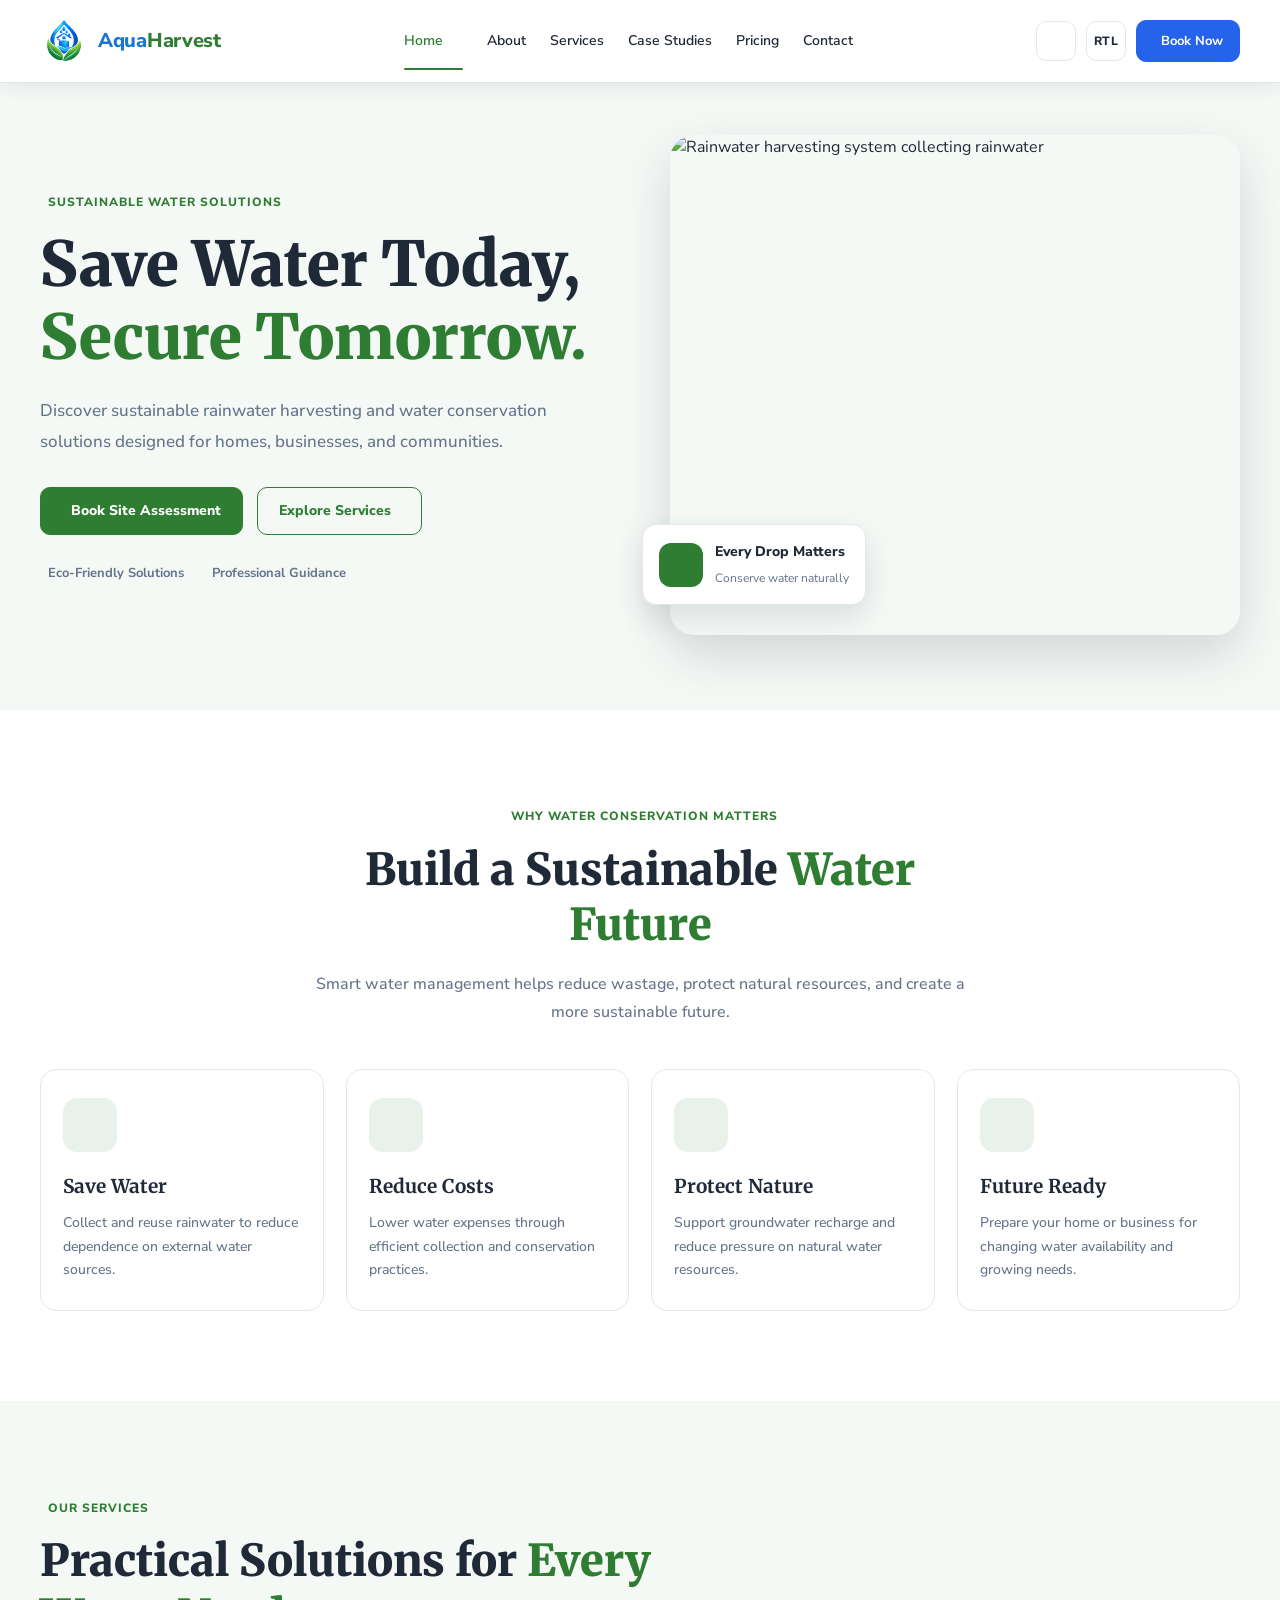
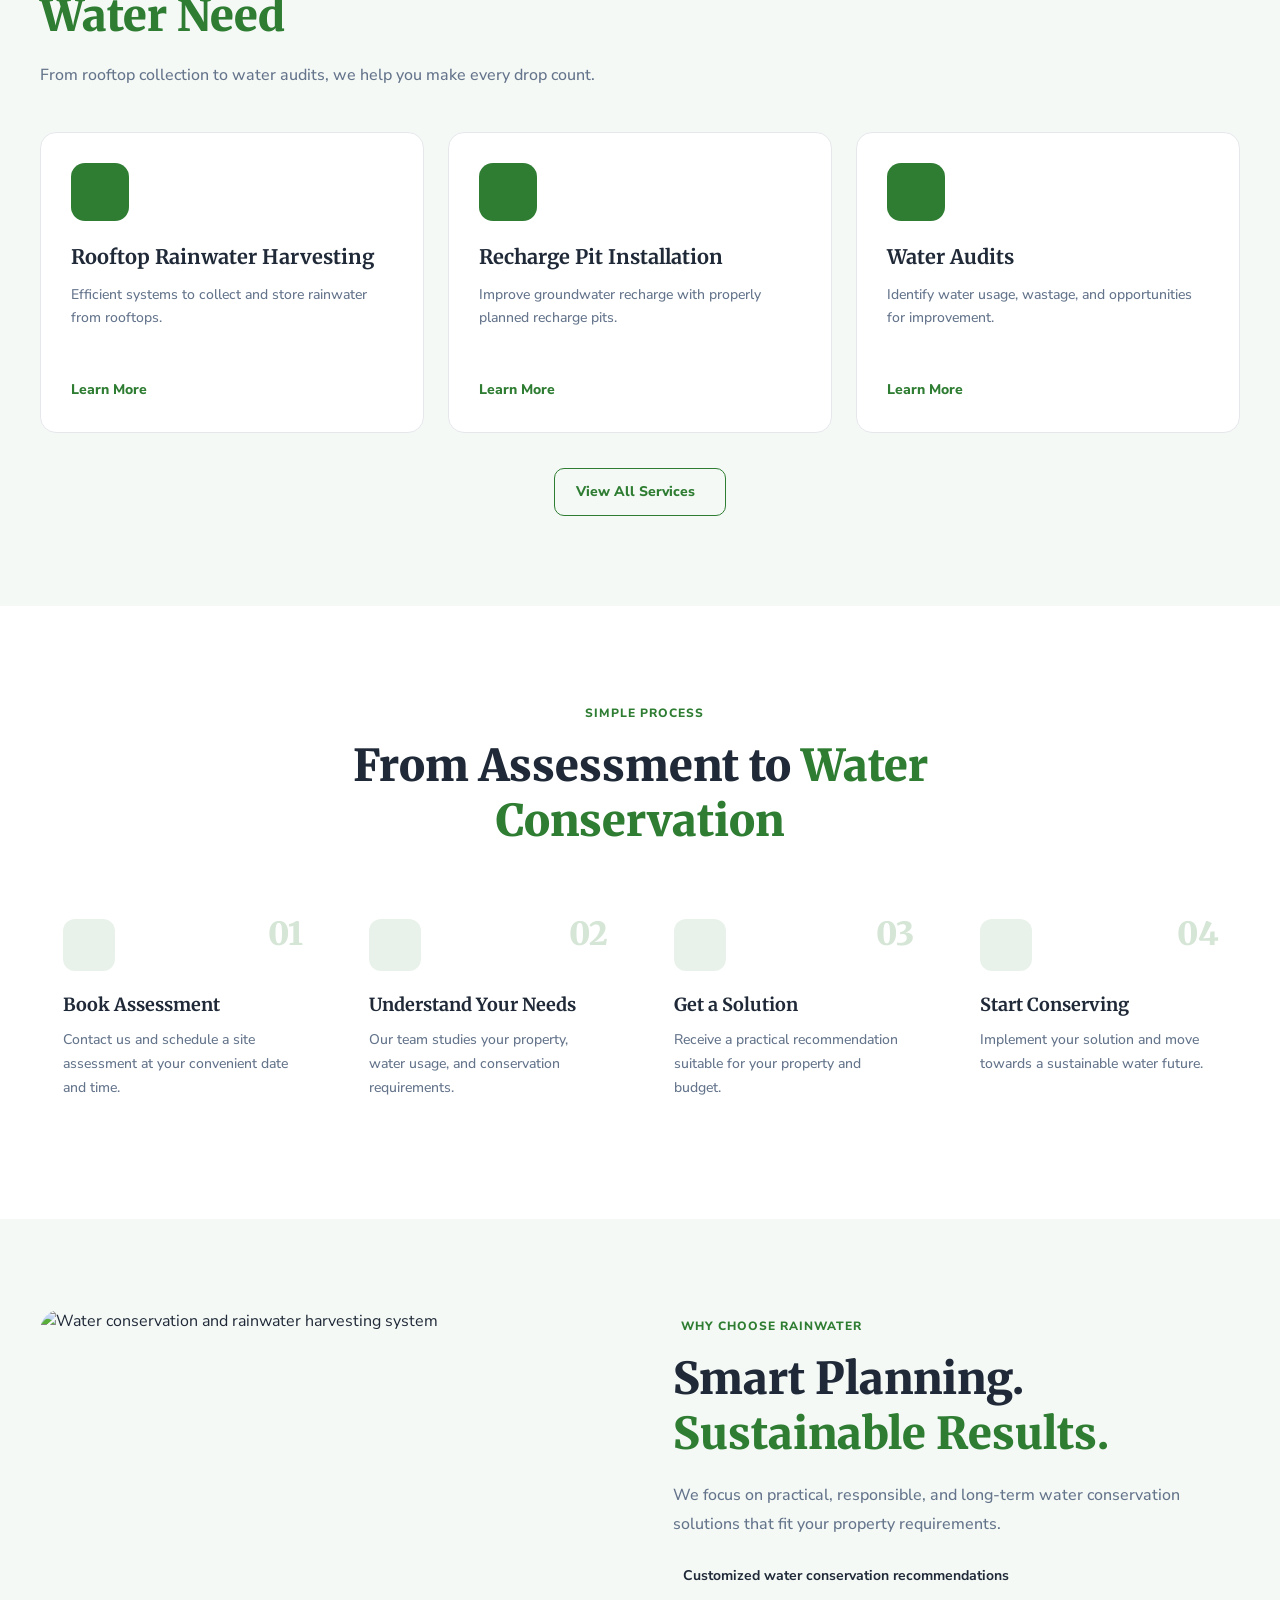
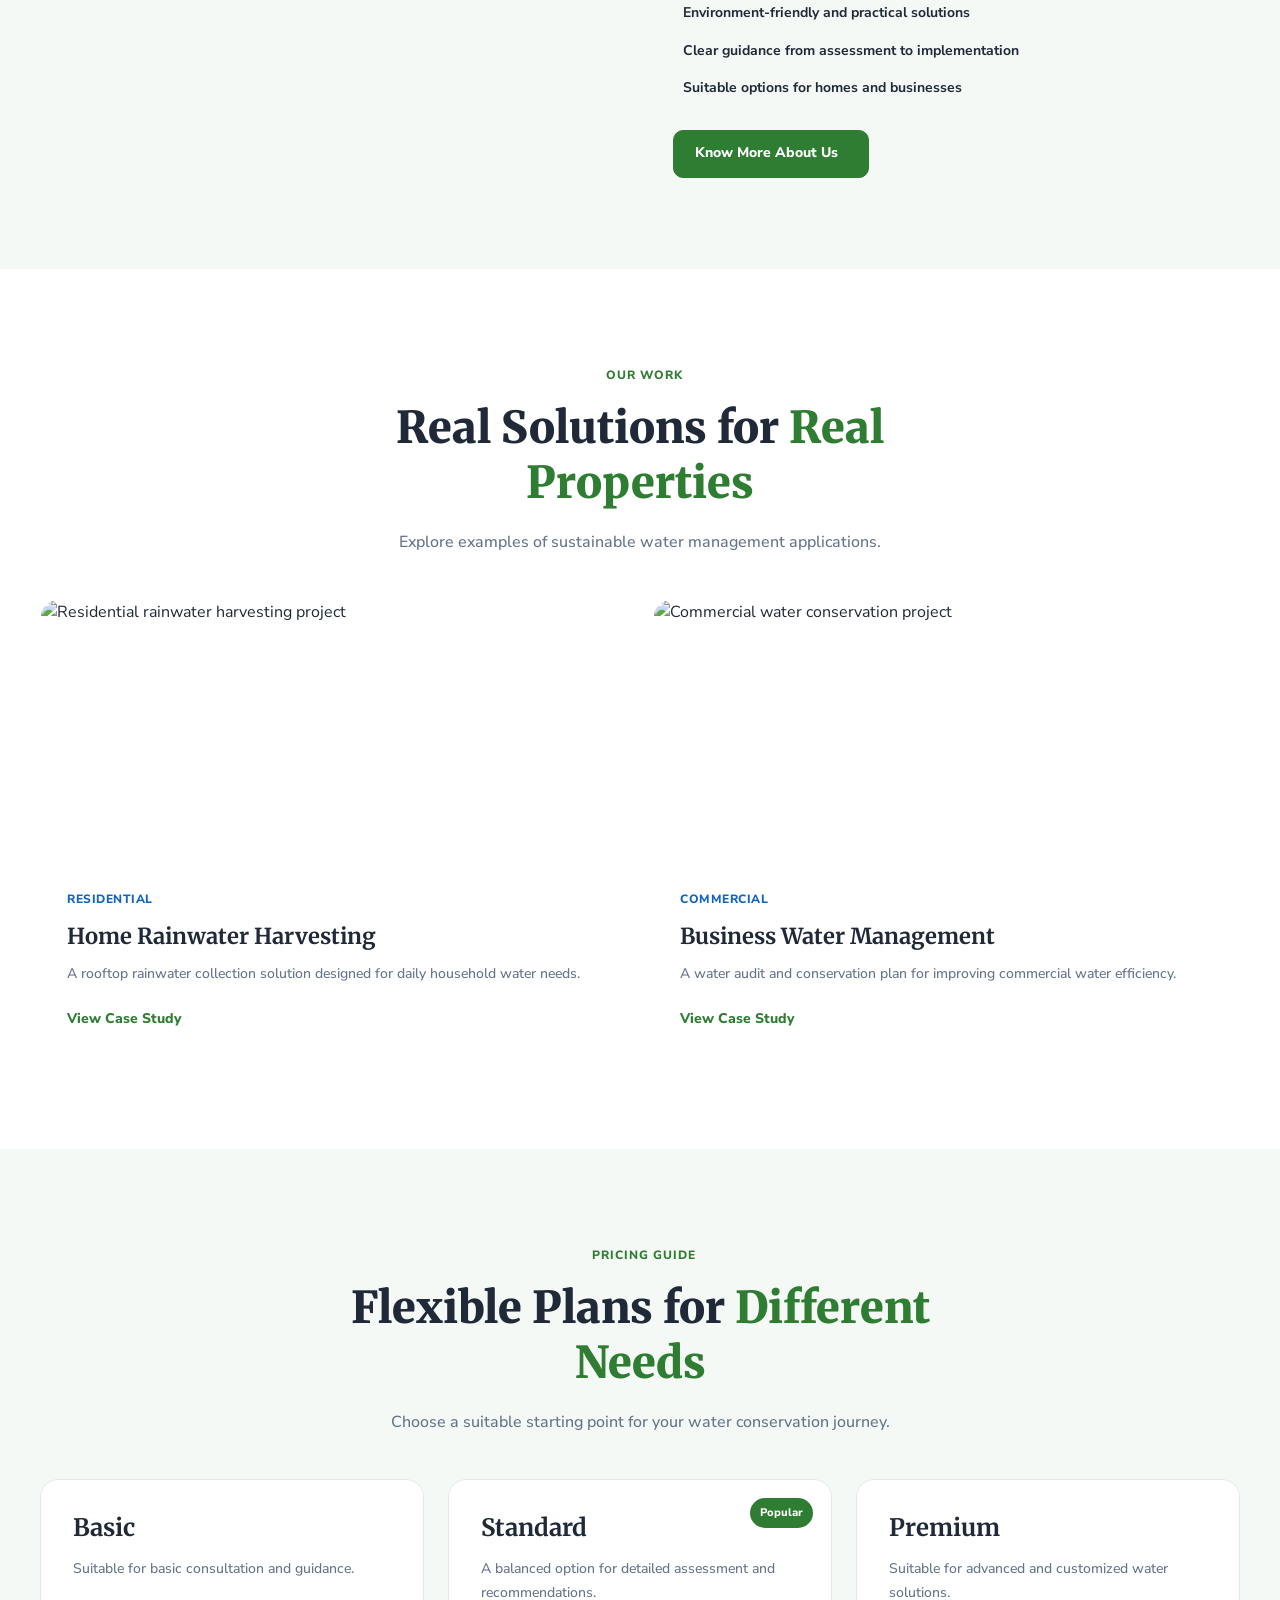
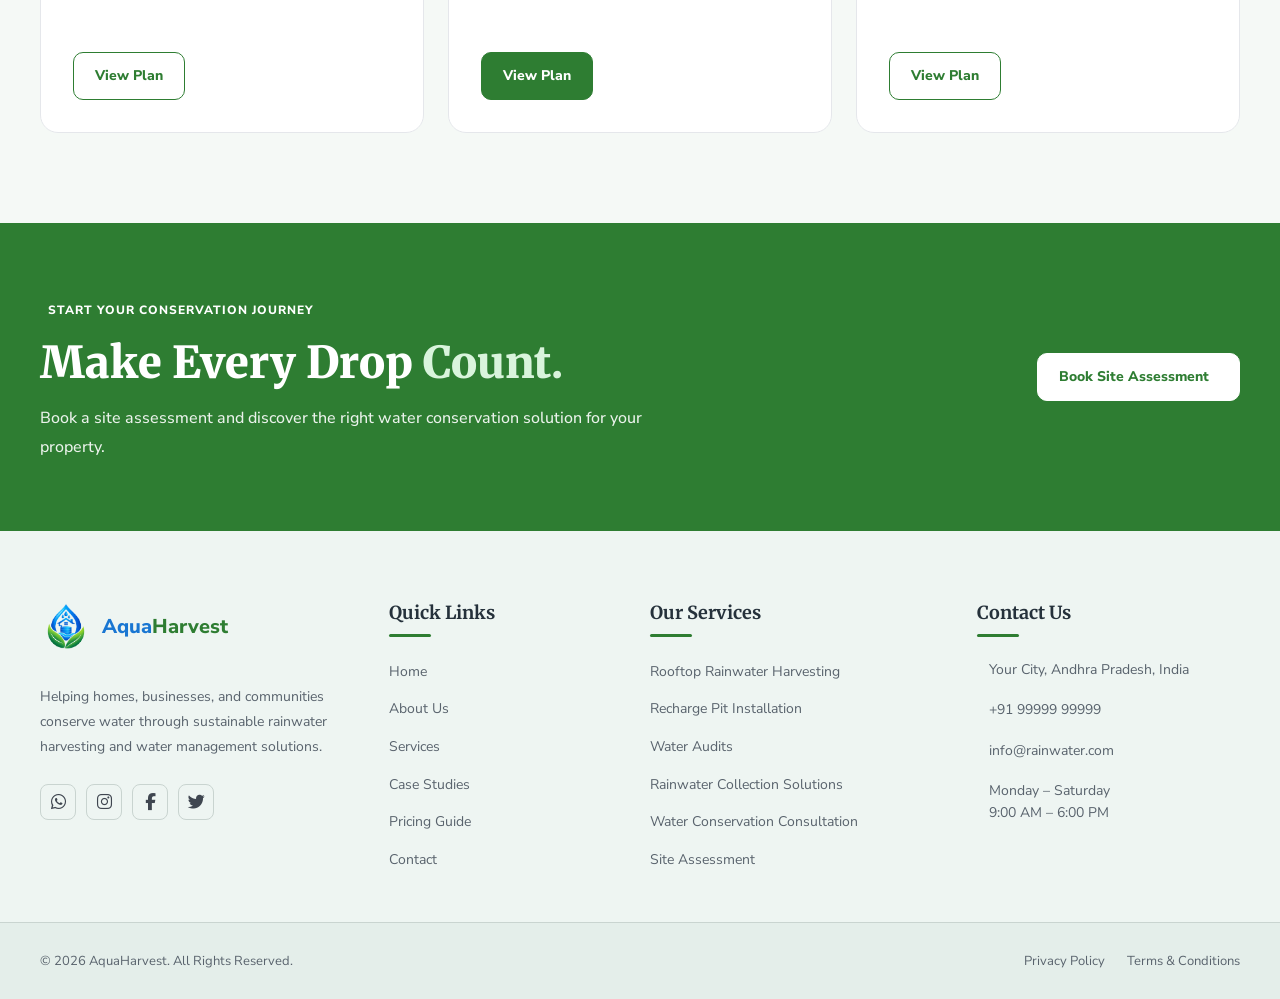
==== index.html @ 05642504 "first commit" ====
<!DOCTYPE html>
<html lang="en" dir="ltr">

<head>
  <meta charset="UTF-8">
  <meta name="viewport" content="width=device-width, initial-scale=1.0">

  <meta
    name="description"
    content="RainWater provides sustainable rainwater harvesting, recharge pit installation, water audits, and water conservation solutions."
  >

  <title>RainWater | Rainwater Harvesting & Water Conservation</title>

  <!-- Google Fonts -->
  <link rel="preconnect" href="https://fonts.googleapis.com">
  <link rel="preconnect" href="https://fonts.gstatic.com" crossorigin>

  <link
    href="https://fonts.googleapis.com/css2?family=Merriweather:wght@400;700;900&family=Nunito+Sans:wght@400;500;600;700;800&display=swap"
    rel="stylesheet"
  >

  <!-- Common CSS -->
  <link rel="stylesheet" href="variables.css">
  <link rel="stylesheet" href="style.css">

  <!-- Home CSS -->
  <link rel="stylesheet" href="index.css">

  <!-- Lucide Icons -->
  <script src="https://unpkg.com/lucide@latest"></script>

  <!-- AOS Animation CSS -->
  <link
    rel="stylesheet"
    href="https://unpkg.com/aos@2.3.1/dist/aos.css"
  >
</head>

<body>

  <!-- Header -->
  <div id="header-container"></div>

  <main>

    <!-- Hero Section -->
    <section class="hero-section">

      <div class="site-container hero-container">

        <div
          class="hero-content"
          data-aos="fade-right"
          data-aos-duration="1000"
        >

          <span class="section-tag">
            <i data-lucide="leaf"></i>
            Sustainable Water Solutions
          </span>

          <h1>
            Save Water Today,
            <span>Secure Tomorrow.</span>
          </h1>

          <p>
            Discover sustainable rainwater harvesting and water conservation
            solutions designed for homes, businesses, and communities.
          </p>

          <div class="hero-buttons">

            <a
              href="contact.html"
              class="primary-button"
              data-aos="fade-up"
              data-aos-delay="200"
            >
              <i data-lucide="calendar-check"></i>
              Book Site Assessment
            </a>

            <a
              href="services.html"
              class="secondary-button"
              data-aos="fade-up"
              data-aos-delay="300"
            >
              Explore Services
              <i data-lucide="arrow-right"></i>
            </a>

          </div>

          <div class="hero-trust-points">

            <div class="trust-point">
              <i data-lucide="check-circle"></i>
              <span>Eco-Friendly Solutions</span>
            </div>

            <div class="trust-point">
              <i data-lucide="check-circle"></i>
              <span>Professional Guidance</span>
            </div>

          </div>

        </div>

        <div
          class="hero-image-wrapper"
          data-aos="fade-left"
          data-aos-duration="1000"
        >

          <img
            src="https://images.unsplash.com/photo-1509391366360-2e959784a276?auto=format&fit=crop&w=1200&q=85"
            alt="Rainwater harvesting system collecting rainwater"
            class="hero-image"
          >

          <div
            class="hero-floating-card"
            data-aos="zoom-in"
            data-aos-delay="500"
          >

            <span class="floating-icon">
              <i data-lucide="droplets"></i>
            </span>

            <div>
              <strong>Every Drop Matters</strong>
              <small>Conserve water naturally</small>
            </div>

          </div>

        </div>

      </div>

    </section>


    <!-- Benefits Section -->
    <section class="benefits-section section-padding">

      <div class="site-container">

        <div
          class="section-heading center-heading"
          data-aos="fade-up"
        >

          <span class="section-tag">
            <i data-lucide="sprout"></i>
            Why Water Conservation Matters
          </span>

          <h2>
            Build a Sustainable
            <span>Water Future</span>
          </h2>

          <p>
            Smart water management helps reduce wastage, protect natural
            resources, and create a more sustainable future.
          </p>

        </div>

        <div class="benefits-grid">

          <article
            class="benefit-card"
            data-aos="fade-up"
            data-aos-delay="100"
          >

            <div class="benefit-icon">
              <i data-lucide="droplets"></i>
            </div>

            <h3>Save Water</h3>

            <p>
              Collect and reuse rainwater to reduce dependence on external
              water sources.
            </p>

          </article>

          <article
            class="benefit-card"
            data-aos="fade-up"
            data-aos-delay="200"
          >

            <div class="benefit-icon">
              <i data-lucide="wallet"></i>
            </div>

            <h3>Reduce Costs</h3>

            <p>
              Lower water expenses through efficient collection and
              conservation practices.
            </p>

          </article>

          <article
            class="benefit-card"
            data-aos="fade-up"
            data-aos-delay="300"
          >

            <div class="benefit-icon">
              <i data-lucide="earth"></i>
            </div>

            <h3>Protect Nature</h3>

            <p>
              Support groundwater recharge and reduce pressure on natural
              water resources.
            </p>

          </article>

          <article
            class="benefit-card"
            data-aos="fade-up"
            data-aos-delay="400"
          >

            <div class="benefit-icon">
              <i data-lucide="house"></i>
            </div>

            <h3>Future Ready</h3>

            <p>
              Prepare your home or business for changing water availability
              and growing needs.
            </p>

          </article>

        </div>

      </div>

    </section>


    <!-- Services Section -->
    <section class="services-preview-section section-padding">

      <div class="site-container">

        <div
          class="section-heading"
          data-aos="fade-up"
        >

          <span class="section-tag">
            <i data-lucide="wrench"></i>
            Our Services
          </span>

          <h2>
            Practical Solutions for
            <span>Every Water Need</span>
          </h2>

          <p>
            From rooftop collection to water audits, we help you make every
            drop count.
          </p>

        </div>

        <div class="services-grid">

          <article
            class="service-card"
            data-aos="fade-up"
            data-aos-delay="100"
          >

            <div class="service-card-icon">
              <i data-lucide="house"></i>
            </div>

            <h3>Rooftop Rainwater Harvesting</h3>

            <p>
              Efficient systems to collect and store rainwater from rooftops.
            </p>

            <a href="service-details.html" class="text-link">
              Learn More
              <i data-lucide="arrow-up-right"></i>
            </a>

          </article>

          <article
            class="service-card"
            data-aos="fade-up"
            data-aos-delay="200"
          >

            <div class="service-card-icon">
              <i data-lucide="layers"></i>
            </div>

            <h3>Recharge Pit Installation</h3>

            <p>
              Improve groundwater recharge with properly planned recharge pits.
            </p>

            <a href="service-details.html" class="text-link">
              Learn More
              <i data-lucide="arrow-up-right"></i>
            </a>

          </article>

          <article
            class="service-card"
            data-aos="fade-up"
            data-aos-delay="300"
          >

            <div class="service-card-icon">
              <i data-lucide="chart-no-axes-combined"></i>
            </div>

            <h3>Water Audits</h3>

            <p>
              Identify water usage, wastage, and opportunities for improvement.
            </p>

            <a href="service-details.html" class="text-link">
              Learn More
              <i data-lucide="arrow-up-right"></i>
            </a>

          </article>

        </div>

        <div
          class="section-button-wrapper"
          data-aos="fade-up"
        >

          <a href="services.html" class="secondary-button">
            View All Services
            <i data-lucide="arrow-right"></i>
          </a>

        </div>

      </div>

    </section>


    <!-- Process Section -->
    <section class="process-section section-padding">

      <div class="site-container">

        <div
          class="section-heading center-heading"
          data-aos="fade-up"
        >

          <span class="section-tag">
            <i data-lucide="route"></i>
            Simple Process
          </span>

          <h2>
            From Assessment to
            <span>Water Conservation</span>
          </h2>

        </div>

        <div class="process-grid">

          <div
            class="process-card"
            data-aos="fade-up"
            data-aos-delay="100"
          >

            <span class="process-number">01</span>

            <div class="process-icon">
              <i data-lucide="calendar-check"></i>
            </div>

            <h3>Book Assessment</h3>

            <p>
              Contact us and schedule a site assessment at your convenient
              date and time.
            </p>

          </div>

          <div
            class="process-card"
            data-aos="fade-up"
            data-aos-delay="200"
          >

            <span class="process-number">02</span>

            <div class="process-icon">
              <i data-lucide="clipboard-list"></i>
            </div>

            <h3>Understand Your Needs</h3>

            <p>
              Our team studies your property, water usage, and conservation
              requirements.
            </p>

          </div>

          <div
            class="process-card"
            data-aos="fade-up"
            data-aos-delay="300"
          >

            <span class="process-number">03</span>

            <div class="process-icon">
              <i data-lucide="drafting-compass"></i>
            </div>

            <h3>Get a Solution</h3>

            <p>
              Receive a practical recommendation suitable for your property
              and budget.
            </p>

          </div>

          <div
            class="process-card"
            data-aos="fade-up"
            data-aos-delay="400"
          >

            <span class="process-number">04</span>

            <div class="process-icon">
              <i data-lucide="sprout"></i>
            </div>

            <h3>Start Conserving</h3>

            <p>
              Implement your solution and move towards a sustainable water
              future.
            </p>

          </div>

        </div>

      </div>

    </section>


    <!-- Why Choose Us Section -->
    <section class="why-section section-padding">

      <div class="site-container why-container">

        <div
          class="why-image-wrapper"
          data-aos="fade-right"
        >

          <img
            src="https://images.unsplash.com/photo-1468421870903-4df1664ac249?auto=format&fit=crop&w=1200&q=85"
            alt="Water conservation and rainwater harvesting system"
            class="why-image"
          >

        </div>

        <div
          class="why-content"
          data-aos="fade-left"
        >

          <span class="section-tag">
            <i data-lucide="shield-check"></i>
            Why Choose RainWater
          </span>

          <h2>
            Smart Planning.
            <span>Sustainable Results.</span>
          </h2>

          <p>
            We focus on practical, responsible, and long-term water
            conservation solutions that fit your property requirements.
          </p>

          <ul class="why-list">

            <li>
              <i data-lucide="check-circle"></i>
              Customized water conservation recommendations
            </li>

            <li>
              <i data-lucide="check-circle"></i>
              Environment-friendly and practical solutions
            </li>

            <li>
              <i data-lucide="check-circle"></i>
              Clear guidance from assessment to implementation
            </li>

            <li>
              <i data-lucide="check-circle"></i>
              Suitable options for homes and businesses
            </li>

          </ul>

          <a href="about.html" class="primary-button">
            Know More About Us
            <i data-lucide="arrow-right"></i>
          </a>

        </div>

      </div>

    </section>


    <!-- Case Studies Section -->
    <section class="case-studies-section section-padding">

      <div class="site-container">

        <div
          class="section-heading"
          data-aos="fade-up"
        >

          <span class="section-tag">
            <i data-lucide="building-2"></i>
            Our Work
          </span>

          <h2>
            Real Solutions for
            <span>Real Properties</span>
          </h2>

          <p>
            Explore examples of sustainable water management applications.
          </p>

        </div>

        <div class="case-studies-grid">

          <article
            class="case-study-card"
            data-aos="fade-up"
            data-aos-delay="100"
          >

            <img
              src="https://images.unsplash.com/photo-1564013799919-ab600027ffc6?auto=format&fit=crop&w=1000&q=85"
              alt="Residential rainwater harvesting project"
            >

            <div class="case-study-content">

              <span>Residential</span>

              <h3>Home Rainwater Harvesting</h3>

              <p>
                A rooftop rainwater collection solution designed for daily
                household water needs.
              </p>

              <a href="case-studies.html" class="text-link">
                View Case Study
                <i data-lucide="arrow-up-right"></i>
              </a>

            </div>

          </article>

          <article
            class="case-study-card"
            data-aos="fade-up"
            data-aos-delay="200"
          >

            <img
              src="https://images.unsplash.com/photo-1497366811353-6870744d04b2?auto=format&fit=crop&w=1000&q=85"
              alt="Commercial water conservation project"
            >

            <div class="case-study-content">

              <span>Commercial</span>

              <h3>Business Water Management</h3>

              <p>
                A water audit and conservation plan for improving commercial
                water efficiency.
              </p>

              <a href="case-studies.html" class="text-link">
                View Case Study
                <i data-lucide="arrow-up-right"></i>
              </a>

            </div>

          </article>

        </div>

      </div>

    </section>


    <!-- Pricing Section -->
    <section class="pricing-preview-section section-padding">

      <div class="site-container">

        <div
          class="section-heading center-heading"
          data-aos="fade-up"
        >

          <span class="section-tag">
            <i data-lucide="wallet"></i>
            Pricing Guide
          </span>

          <h2>
            Flexible Plans for
            <span>Different Needs</span>
          </h2>

          <p>
            Choose a suitable starting point for your water conservation
            journey.
          </p>

        </div>

        <div class="pricing-preview-grid">

          <article
            class="pricing-card"
            data-aos="fade-up"
            data-aos-delay="100"
          >

            <h3>Basic</h3>

            <p class="pricing-description">
              Suitable for basic consultation and guidance.
            </p>

            <a href="pricing.html" class="secondary-button">
              View Plan
            </a>

          </article>

          <article
            class="pricing-card featured-pricing-card"
            data-aos="fade-up"
            data-aos-delay="200"
          >

            <span class="popular-label">Popular</span>

            <h3>Standard</h3>

            <p class="pricing-description">
              A balanced option for detailed assessment and recommendations.
            </p>

            <a href="pricing.html" class="primary-button">
              View Plan
            </a>

          </article>

          <article
            class="pricing-card"
            data-aos="fade-up"
            data-aos-delay="300"
          >

            <h3>Premium</h3>

            <p class="pricing-description">
              Suitable for advanced and customized water solutions.
            </p>

            <a href="pricing.html" class="secondary-button">
              View Plan
            </a>

          </article>

        </div>

      </div>

    </section>


    <!-- Final CTA Section -->
    <section class="final-cta-section">

      <div
        class="site-container final-cta-container"
        data-aos="zoom-in"
      >

        <div>

          <span class="section-tag">
            <i data-lucide="droplets"></i>
            Start Your Conservation Journey
          </span>

          <h2>
            Make Every Drop
            <span>Count.</span>
          </h2>

          <p>
            Book a site assessment and discover the right water conservation
            solution for your property.
          </p>

        </div>

        <a href="contact.html" class="cta-light-button">
          Book Site Assessment
          <i data-lucide="arrow-right"></i>
        </a>

      </div>

    </section>

  </main>


  <!-- Footer -->
  <div id="footer-container"></div>


  <!-- JavaScript -->
  <script src="https://unpkg.com/lucide@latest"></script>

  <script src="main.js"></script>

  <!-- AOS Animation JS -->
  <script src="https://unpkg.com/aos@2.3.1/dist/aos.js"></script>

  <script>
    document.addEventListener("DOMContentLoaded", function () {

      if (typeof lucide !== "undefined") {
        lucide.createIcons();
      }

      if (typeof AOS !== "undefined") {
        AOS.init({
          duration: 900,
          easing: "ease-in-out",
          once: true,
          offset: 80
        });
      }

    });
  </script>

</body>

</html>
---- variables.css ----
:root {
  /* Brand Colors */
  --primary-color: #2e7d32;
  --secondary-color: #1565c0;

  /* Common Colors */
  --white-color: #ffffff;
  --black-color: #111827;

  /* Light Theme */
  --body-background: #ffffff;
  --section-background: #f5f9f6;
  --card-background: #ffffff;
  --text-color: #1f2937;
  --muted-text-color: #64748b;
  --border-color: #e5e7eb;

  /* Header */
  --header-background: #ffffff;
  --header-shadow: 0 4px 18px rgba(15, 23, 42, 0.08);

  /* Footer */
  --footer-background: #102218;
  --footer-bottom-background: #0b1810;
  --footer-text: #dce8df;
  --footer-muted-text: #a8b9ad;
  --footer-border-color: rgba(255, 255, 255, 0.12);

  /* Layout */
  --container-width: 1200px;
  --container-padding: 24px;

  /* Radius */
  --small-radius: 8px;
  --medium-radius: 10px;
  --large-radius: 12px;

  /* Transition */
  --transition: all 0.3s ease;
}

/* Dark Theme */
body.dark-mode {
  --body-background: #101c16;
  --section-background: #14251a;
  --card-background: #1b3021;
  --text-color: #f1f5f9;
  --muted-text-color: #a7b5ad;
  --border-color: #2b4433;

  --header-background: #101c16;
  --header-shadow: 0 4px 18px rgba(0, 0, 0, 0.25);
}
---- style.css ----
@import url("https://cdnjs.cloudflare.com/ajax/libs/font-awesome/6.5.2/css/all.min.css");

/* =========================================
   COMMON CONTAINER
========================================= */

.site-container {
  width: min(100% - 48px, var(--container-width));
  margin-inline: auto;
}

/* =========================================
   HEADER
========================================= */

/* .site-header {
  position: sticky !important;
  top: 0;
  left: 0;
  right: 0;
  z-index: 9999;
  width: 100%;
  background: var(--header-background);
  border-bottom: 1px solid var(--border-color);
  box-shadow: var(--header-shadow);
} */

.site-header {
  position: fixed;
  top: 0;
  left: 0;
  right: 0;
  z-index: 9999;

  width: 100%;
  background: var(--header-background);
  border-bottom: 1px solid var(--border-color);
  box-shadow: var(--header-shadow);
}

.header-container {
  min-height: 82px;

  display: flex;
  align-items: center;
  justify-content: space-between;
  gap: 24px;
}

/* Logo */

.brand-logo {
  display: inline-flex;
  align-items: center;
  gap: 10px;
  flex-shrink: 0;
  text-decoration: none;
}

.brand-logo-image {
  display: block;
  width: 48px;
  height: 48px;
  max-width: 48px;
  object-fit: contain;
}

.brand-logo-text,
.footer-logo-text {
  display: inline-flex;
  align-items: center;
  white-space: nowrap;
  line-height: 1;
}

.brand-logo-text {
  font-size: 20px;
  font-weight: 800;
  letter-spacing: -0.3px;
}

.brand-logo-text .aqua-text,
.footer-logo-text .aqua-text {
  color: #1976d2;
}

.brand-logo-text .harvest-text,
.footer-logo-text .harvest-text {
  color: #2e7d32;
}


/* Desktop Navigation */

.main-navigation {
  display: flex;
  align-items: center;
  justify-content: center;
  gap: 24px;
}

.nav-link {
  position: relative;

  padding: 8px 0;

  color: var(--text-color);
  font-size: 14px;
  font-weight: 600;

  text-decoration: none;
  transition: var(--transition);
}

.nav-link::after {
  content: "";

  position: absolute;
  left: 0;
  bottom: 0;

  width: 0;
  height: 2px;

  background: var(--primary-color);
  transition: var(--transition);
}

.nav-link:hover,
.nav-link.active {
  color: var(--primary-color);
}

.nav-link:hover::after,
.nav-link.active::after {
  width: 100%;
}

/* Header Actions */

.header-actions {
  display: flex;
  align-items: center;
  gap: 10px;
  flex-shrink: 0;
}

.header-icon-button,
.menu-toggle {
  width: 40px;
  height: 40px;

  display: inline-flex;
  align-items: center;
  justify-content: center;

  color: var(--text-color);
  background: transparent;
  border: 1px solid var(--border-color);
  border-radius: var(--medium-radius);

  cursor: pointer;
  transition: var(--transition);
}

.header-icon-button:hover {
  color: var(--white-color);
  background: #2563eb;
  border-color: #2563eb;
}

.menu-toggle:hover {
  color: var(--white-color);
  background: var(--primary-color);
  border-color: var(--primary-color);
}

.header-icon-button svg,
.menu-toggle svg {
  width: 18px;
  height: 18px;
}

.rtl-button {
  font-family: "Nunito Sans", sans-serif;
  font-size: 12px;
  font-weight: 800;
  letter-spacing: 0.2px;
}

.rtl-button span {
  line-height: 1;
}

.header-cta {
  min-height: 42px;

  display: inline-flex;
  align-items: center;
  justify-content: center;
  gap: 8px;

  padding: 0 16px;

  color: var(--white-color);
  background: #2563eb;
  border: 1px solid #2563eb;
  border-radius: var(--medium-radius);

  font-size: 13px;
  font-weight: 700;
  text-decoration: none;

  transition: var(--transition);
}

.header-cta:hover {
  background: #1d4ed8;
  border-color: #1d4ed8;
  transform: translateY(-2px);
}

.header-cta svg {
  width: 17px;
  height: 17px;
}

/* Mobile Navigation */

.mobile-navigation {
  display: none;

  padding: 16px 24px 22px;

  background: var(--header-background);
  border-top: 1px solid var(--border-color);
}

.mobile-navigation.open {
  display: flex;
  flex-direction: column;
  gap: 6px;
}

.mobile-nav-link {
  display: block;

  padding: 12px 14px;

  color: var(--text-color);
  border-radius: var(--small-radius);

  font-size: 14px;
  font-weight: 600;
  text-decoration: none;

  transition: var(--transition);
}

.mobile-nav-link:hover,
.mobile-nav-link.active {
  color: var(--primary-color);
  background: rgba(46, 125, 50, 0.08);
}

.mobile-cta {
  display: inline-flex;
  align-items: center;
  justify-content: center;
  gap: 8px;

  margin-top: 10px;
  padding: 13px 16px;

  color: var(--white-color);
  background: #2563eb;
  border-radius: var(--small-radius);

  font-size: 14px;
  font-weight: 700;
  text-decoration: none;
}

.mobile-cta svg {
  width: 17px;
  height: 17px;
}

.menu-toggle {
  display: none;
}

/* =========================================
   FOOTER
========================================= */

.site-footer {
  color: var(--footer-text);
  background: var(--footer-background);
}

.footer-main {
  padding: 70px 0 50px;
}

.footer-grid {
  display: grid;
  grid-template-columns: 1.4fr 1fr 1.3fr 1.2fr;
  gap: 42px;
}

/* Footer Logo */

.footer-logo {
  display: inline-flex;
  align-items: center;
  gap: 10px;
  text-decoration: none;
}

.footer-logo-image {
  display: block;
  width: 52px;
  height: 52px;
  max-width: 52px;
  object-fit: contain;
}

.footer-logo-text strong {
  margin: 0;
  font-size: 20px;
  font-weight: 800;
  line-height: 1;
}


.footer-description {
  max-width: 330px;

  margin: 22px 0 24px;

  color: var(--footer-muted-text);
  font-size: 14px;
  line-height: 1.8;
}

/* Social Links */

.footer-social-links {
  display: flex;
  align-items: center;
  gap: 10px;
}

.footer-social-links a {
  width: 36px;
  height: 36px;

  display: inline-flex;
  align-items: center;
  justify-content: center;

  color: var(--footer-text);
  border: 1px solid var(--footer-border-color);
  border-radius: var(--small-radius);

  transition: var(--transition);
}

.footer-social-links a:hover {
  color: var(--white-color);
  background: var(--primary-color);
  border-color: var(--primary-color);
  transform: translateY(-3px);
}

.footer-social-links svg {
  width: 17px;
  height: 17px;
}

/* Footer Titles */

.footer-title {
  position: relative;

  margin: 0 0 22px;
  padding-bottom: 12px;

  color: var(--white-color);
  font-size: 18px;
  font-weight: 700;
}

.footer-title::after {
  content: "";

  position: absolute;
  left: 0;
  bottom: 0;

  width: 42px;
  height: 3px;

  background: var(--primary-color);
  border-radius: 5px;
}

/* Footer Links */

.footer-links {
  display: flex;
  flex-direction: column;
  gap: 12px;

  margin: 0;
  padding: 0;

  list-style: none;
}

.footer-links a {
  color: var(--footer-muted-text);
  font-size: 14px;
  line-height: 1.5;
  text-decoration: none;

  transition: var(--transition);
}

.footer-links a:hover {
  color: var(--white-color);
  padding-left: 5px;
}

/* Footer Contact */

.footer-contact-list {
  display: flex;
  flex-direction: column;
  gap: 18px;

  margin: 0;
  padding: 0;

  list-style: none;
}

.footer-contact-list li {
  display: flex;
  align-items: flex-start;
  gap: 12px;

  color: var(--footer-muted-text);
  font-size: 14px;
  line-height: 1.6;
}

.footer-contact-icon {
  display: inline-flex;
  align-items: center;
  justify-content: center;

  color: var(--primary-color);
  flex-shrink: 0;
}

.footer-contact-icon svg {
  width: 18px;
  height: 18px;
}

.footer-contact-list a {
  color: var(--footer-muted-text);
  text-decoration: none;
  transition: var(--transition);
}

.footer-contact-list a:hover {
  color: var(--white-color);
}

/* Footer Bottom */

.footer-bottom {
  background: var(--footer-bottom-background);
  border-top: 1px solid var(--footer-border-color);
}

.footer-bottom-container {
  min-height: 76px;

  display: flex;
  align-items: center;
  justify-content: space-between;
  gap: 20px;
}

.footer-bottom p {
  margin: 0;
  color: var(--footer-muted-text);
  font-size: 13px;
}

.footer-bottom-links {
  display: flex;
  align-items: center;
  gap: 22px;
}

.footer-bottom-links a {
  color: var(--footer-muted-text);
  font-size: 13px;
  text-decoration: none;
  transition: var(--transition);
}

.footer-bottom-links a:hover {
  color: var(--white-color);
}

/* =========================================
   RTL
========================================= */

html[dir="rtl"] .brand-logo-text,
html[dir="rtl"] .footer-logo-text {
  text-align: right;
}

html[dir="rtl"] .nav-link::after,
html[dir="rtl"] .footer-title::after {
  left: auto;
  right: 0;
}

html[dir="rtl"] .footer-links a:hover {
  padding-left: 0;
  padding-right: 5px;
}

/* =========================================
   360px
========================================= */

@media (max-width: 360px) {
  .site-container {
    width: min(100% - 28px, var(--container-width));
  }

  .header-container {
    min-height: 72px;
    gap: 8px;
  }

  .brand-logo-image {
    width: 40px;
    height: 40px;
    max-width: 40px;
  }

  .brand-logo-text {
    font-size: 17px;
  }

  .main-navigation,
  .header-cta {
    display: none;
  }

  .header-actions {
    gap: 6px;
  }

  .header-icon-button,
  .menu-toggle {
    width: 35px;
    height: 35px;
  }

  .menu-toggle {
    display: inline-flex;
  }

  .mobile-navigation {
    padding-inline: 14px;
  }

  .footer-main {
    padding: 45px 0 35px;
  }

  .footer-grid {
    grid-template-columns: 1fr;
    gap: 32px;
  }

  .footer-logo-image {
    width: 44px;
    height: 44px;
    max-width: 44px;
  }

  .footer-logo-text strong {
    font-size: 18px;
  }

  .footer-description {
    font-size: 13px;
  }

  .footer-title {
    font-size: 17px;
  }

  .footer-bottom-container {
    min-height: auto;
    flex-direction: column;
    align-items: flex-start;
    padding-top: 20px;
    padding-bottom: 20px;
    gap: 12px;
  }

  .footer-bottom-links {
    flex-wrap: wrap;
    gap: 12px;
  }
}

/* =========================================
   768px
========================================= */

@media (min-width: 361px) and (max-width: 768px) {
  .header-container {
    min-height: 76px;
    gap: 12px;
  }

  .main-navigation,
  .header-cta {
    display: none;
  }

  .menu-toggle {
    display: inline-flex;
  }

  .brand-logo-image {
    width: 44px;
    height: 44px;
    max-width: 44px;
  }

  .brand-logo-text {
    font-size: 18px;
  }

  .footer-main {
    padding: 55px 0 40px;
  }

  .footer-grid {
    grid-template-columns: repeat(2, minmax(0, 1fr));
    gap: 35px 28px;
  }

  .footer-brand-column {
    grid-column: 1 / -1;
  }

  .footer-bottom-container {
    min-height: auto;
    flex-direction: column;
    align-items: flex-start;
    padding-top: 20px;
    padding-bottom: 20px;
    gap: 12px;
  }

  .footer-bottom-links {
    flex-wrap: wrap;
    gap: 16px;
  }
}

/* =========================================
   1024px
========================================= */

@media (min-width: 769px) and (max-width: 1024px) {
  .site-container {
    width: min(100% - 36px, var(--container-width));
  }

  .header-container {
    gap: 16px;
  }

  .main-navigation {
    gap: 14px;
  }

  .nav-link {
    font-size: 12px;
  }

  .header-cta {
    padding-inline: 12px;
    font-size: 11px;
  }

  .header-icon-button {
    width: 36px;
    height: 36px;
  }

  .footer-grid {
    grid-template-columns: repeat(2, minmax(0, 1fr));
    gap: 40px 30px;
  }

  .footer-brand-column {
    grid-column: 1 / -1;
  }
}
/* =========================================
   GLOBAL STYLES
========================================= */

* {
  box-sizing: border-box;
}

html {
  scroll-behavior: smooth;
}

body {
  margin: 0;

  background: var(--body-background);
  color: var(--text-color);

  font-family: "Nunito Sans", sans-serif;
  font-size: 16px;
  line-height: 1.6;
}

h1,
h2,
h3,
h4,
h5,
h6 {
  margin-top: 0;

  font-family: "Merriweather", serif;
  line-height: 1.3;
}

p {
  margin-top: 0;
}

img {
  display: block;
  max-width: 100%;
}

a {
  text-decoration: none;
}

button,
a {
  -webkit-tap-highlight-color: transparent;
}

/* =========================================
   COMMON CONTAINER
========================================= */

.site-container {
  width: min(100% - 48px, var(--container-width));
  margin-inline: auto;
}

.section-padding {
  padding: 90px 0;
}

/* =========================================
   SECTION HEADINGS
========================================= */

.section-heading {
  max-width: 680px;
  margin-bottom: 42px;
}

.center-heading {
  margin-inline: auto;
  text-align: center;
}

.section-tag {
  display: inline-flex;
  align-items: center;
  gap: 8px;

  margin-bottom: 15px;

  color: var(--primary-color);

  font-size: 12px;
  font-weight: 800;
  letter-spacing: 1px;
  text-transform: uppercase;
}

.section-tag svg {
  width: 17px;
  height: 17px;
}

.section-heading h2,
.why-content h2,
.final-cta-container h2 {
  margin-bottom: 18px;

  color: var(--text-color);

  font-family: "Merriweather", serif;
  font-size: clamp(30px, 4vw, 44px);
  font-weight: 900;
  line-height: 1.25;
}

.section-heading h2 span,
.why-content h2 span,
.final-cta-container h2 span,
.hero-content h1 span {
  color: var(--primary-color);
}

.section-heading p,
.why-content p {
  margin-bottom: 0;

  color: var(--muted-text-color);

  font-size: 16px;
  font-weight: 500;
  line-height: 1.8;
}

/* =========================================
   BUTTONS
========================================= */

.primary-button,
.secondary-button,
.cta-light-button {
  min-height: 48px;

  display: inline-flex;
  align-items: center;
  justify-content: center;
  gap: 9px;

  padding: 0 21px;

  border-radius: var(--medium-radius);

  font-family: "Nunito Sans", sans-serif;
  font-size: 14px;
  font-weight: 800;

  transition: var(--transition);
}

.primary-button {
  color: var(--white-color);
  background: var(--primary-color);
  border: 1px solid var(--primary-color);
}

.primary-button:hover {
  color: var(--white-color);
  background: var(--secondary-color);
  border-color: var(--secondary-color);
  transform: translateY(-3px);
}

.secondary-button {
  color: var(--primary-color);
  background: transparent;
  border: 1px solid var(--primary-color);
}

.secondary-button:hover {
  color: var(--white-color);
  background: var(--primary-color);
  transform: translateY(-3px);
}

.primary-button svg,
.secondary-button svg,
.cta-light-button svg {
  width: 18px;
  height: 18px;
}

.text-link {
  display: inline-flex;
  align-items: center;
  gap: 7px;

  color: var(--primary-color);

  font-size: 14px;
  font-weight: 800;

  transition: var(--transition);
}

.text-link:hover {
  gap: 11px;
  color: var(--secondary-color);
}

.text-link svg {
  width: 17px;
  height: 17px;
}

.section-button-wrapper {
  display: flex;
  justify-content: center;

  margin-top: 35px;
}

/* =========================================
   HERO SECTION
========================================= */

.hero-section {
  overflow: hidden;
  background: var(--section-background);
  padding-top: 60px;
}

.hero-container {
  min-height: 650px;

  display: grid;
  grid-template-columns: 1fr 1fr;
  align-items: center;
  gap: 60px;

  padding-top: 70px;
  padding-bottom: 70px;
}

.hero-content h1 {
  max-width: 610px;
  margin-bottom: 22px;

  color: var(--text-color);

  font-family: "Merriweather", serif;
  font-size: clamp(36px, 5vw, 62px);
  font-weight: 900;
  line-height: 1.18;
}

.hero-content p {
  max-width: 540px;
  margin-bottom: 30px;

  color: var(--muted-text-color);

  font-size: 17px;
  font-weight: 500;
  line-height: 1.8;
}

.hero-buttons {
  display: flex;
  flex-wrap: wrap;
  gap: 14px;
}

.hero-trust-points {
  display: flex;
  flex-wrap: wrap;
  gap: 20px;

  margin-top: 28px;
}

.trust-point {
  display: inline-flex;
  align-items: center;
  gap: 8px;

  color: var(--muted-text-color);

  font-size: 13px;
  font-weight: 700;
}

.trust-point svg {
  width: 17px;
  height: 17px;
  color: var(--primary-color);
}

.hero-image-wrapper {
  position: relative;
}

.hero-image {
  width: 100%;
  height: 500px;

  object-fit: cover;

  border-radius: 24px;
  box-shadow: 0 20px 50px rgba(15, 23, 42, 0.15);
}

.hero-floating-card {
  position: absolute;
  left: -28px;
  bottom: 30px;

  display: flex;
  align-items: center;
  gap: 12px;

  max-width: 280px;
  padding: 16px;

  background: var(--card-background);
  border: 1px solid var(--border-color);
  border-radius: 14px;

  box-shadow: 0 12px 30px rgba(15, 23, 42, 0.12);
}

.floating-icon {
  width: 44px;
  height: 44px;

  display: inline-flex;
  align-items: center;
  justify-content: center;

  color: var(--white-color);
  background: var(--primary-color);
  border-radius: 12px;
  flex-shrink: 0;
}

.floating-icon svg {
  width: 23px;
  height: 23px;
}

.hero-floating-card strong,
.hero-floating-card small {
  display: block;
}

.hero-floating-card strong {
  color: var(--text-color);
  font-family: "Nunito Sans", sans-serif;
  font-size: 14px;
  font-weight: 800;
}

.hero-floating-card small {
  margin-top: 5px;

  color: var(--muted-text-color);
  font-size: 12px;
}

/* =========================================
   BENEFITS SECTION
========================================= */

.benefits-section {
  background: var(--body-background);
}

.benefits-grid {
  display: grid;
  grid-template-columns: repeat(4, minmax(0, 1fr));
  gap: 22px;
}

.benefit-card {
  padding: 28px 22px;

  background: var(--card-background);
  border: 1px solid var(--border-color);
  border-radius: 16px;

  transition: var(--transition);
}

.benefit-card:hover {
  border-color: var(--primary-color);
  transform: translateY(-6px);
}

.benefit-icon {
  width: 54px;
  height: 54px;

  display: inline-flex;
  align-items: center;
  justify-content: center;

  margin-bottom: 22px;

  color: var(--primary-color);
  background: rgba(46, 125, 50, 0.1);
  border-radius: 14px;
}

.benefit-icon svg {
  width: 26px;
  height: 26px;
}

.benefit-card h3 {
  margin-bottom: 12px;

  color: var(--text-color);

  font-family: "Merriweather", serif;
  font-size: 19px;
  font-weight: 700;
}

.benefit-card p {
  margin-bottom: 0;

  color: var(--muted-text-color);

  font-size: 14px;
  font-weight: 500;
  line-height: 1.7;
}

/* =========================================
   SERVICES SECTION
========================================= */

.services-preview-section {
  background: var(--section-background);
}

.services-grid {
  display: grid;
  grid-template-columns: repeat(3, minmax(0, 1fr));
  gap: 24px;
}

.service-card {
  padding: 30px;

  background: var(--card-background);
  border: 1px solid var(--border-color);
  border-radius: 16px;

  transition: var(--transition);
}

.service-card:hover {
  border-color: var(--primary-color);
  transform: translateY(-6px);
}

.service-card-icon {
  width: 58px;
  height: 58px;

  display: inline-flex;
  align-items: center;
  justify-content: center;

  margin-bottom: 22px;

  color: var(--white-color);
  background: var(--primary-color);
  border-radius: 14px;
}

.service-card-icon svg {
  width: 27px;
  height: 27px;
}

.service-card h3 {
  margin-bottom: 12px;

  color: var(--text-color);

  font-family: "Merriweather", serif;
  font-size: 20px;
  font-weight: 700;
  line-height: 1.4;
}

.service-card p {
  min-height: 72px;
  margin-bottom: 22px;

  color: var(--muted-text-color);

  font-size: 14px;
  font-weight: 500;
  line-height: 1.7;
}

/* =========================================
   PROCESS SECTION
========================================= */

.process-section {
  background: var(--body-background);
}

.process-grid {
  display: grid;
  grid-template-columns: repeat(4, minmax(0, 1fr));
  gap: 22px;
}
/* Process Cards */
.process-card {
  position: relative;
  background: var(--surface-card);
  border: 1px solid transparent;
  border-radius: 16px;
  padding: 28px 22px;
  transition: transform 0.3s ease,
              border-color 0.3s ease,
              box-shadow 0.3s ease;
}

/* Hover Effect */
.process-card:hover {
  border-color: var(--primary-color);
  transform: translateY(-5px);
  box-shadow: 0 10px 25px var(--shadow-color);
}

.process-number {
  position: absolute;
  top: 18px;
  right: 20px;

  color: rgba(46, 125, 50, 0.2);

  font-family: "Merriweather", serif;
  font-size: 32px;
  font-weight: 900;
}

.process-icon {
  width: 52px;
  height: 52px;

  display: inline-flex;
  align-items: center;
  justify-content: center;

  margin-bottom: 22px;

  color: var(--primary-color);
  background: rgba(46, 125, 50, 0.1);
  border-radius: 12px;
}

.process-icon svg {
  width: 25px;
  height: 25px;
}

.process-card h3 {
  margin-bottom: 12px;

  color: var(--text-color);

  font-family: "Merriweather", serif;
  font-size: 18px;
  font-weight: 700;
}

.process-card p {
  margin-bottom: 0;

  color: var(--muted-text-color);

  font-size: 14px;
  font-weight: 500;
  line-height: 1.7;
}

/* =========================================
   WHY CHOOSE US
========================================= */

.why-section {
  background: var(--section-background);
}

.why-container {
  display: grid;
  grid-template-columns: 1fr 1fr;
  align-items: center;
  gap: 65px;
}

.why-image {
  width: 100%;
  height: 470px;

  object-fit: cover;
  border-radius: 22px;
}

.why-content h2 {
  margin-bottom: 20px;
}

.why-list {
  display: flex;
  flex-direction: column;
  gap: 15px;

  margin: 26px 0 30px;
  padding: 0;

  list-style: none;
}

.why-list li {
  display: flex;
  align-items: flex-start;
  gap: 10px;

  color: var(--text-color);

  font-size: 14px;
  font-weight: 700;
  line-height: 1.6;
}

.why-list svg {
  width: 19px;
  height: 19px;

  color: var(--primary-color);
  flex-shrink: 0;
}

/* =========================================
   CASE STUDIES
========================================= */

.case-studies-section {
  background: var(--body-background);
}

.case-studies-section .section-heading {
  margin-inline: auto;
  text-align: center;
}

.case-studies-grid {
  display: grid;
  grid-template-columns: repeat(2, minmax(0, 1fr));
  gap: 26px;
}

/* Case Study Cards */
.case-study-card {
  overflow: hidden;
  background: var(--card-background);
  border: 1px solid transparent;
  border-radius: 18px;
  transition: transform 0.3s ease,
              border-color 0.3s ease,
              box-shadow 0.3s ease;
}

/* Border only when hovering */
.case-study-card:hover {
  border-color: var(--primary-color);
  transform: translateY(-5px);
  box-shadow: 0 10px 25px var(--shadow-color);
}

.case-study-card img {
  width: 100%;
  height: 260px;
  object-fit: cover;
}

.case-study-content {
  padding: 26px;
}

.case-study-content > span {
  color: var(--secondary-color);

  font-size: 12px;
  font-weight: 800;
  letter-spacing: 0.5px;
  text-transform: uppercase;
}

.case-study-content h3 {
  margin: 10px 0 12px;

  color: var(--text-color);

  font-family: "Merriweather", serif;
  font-size: 22px;
  font-weight: 700;
}

.case-study-content p {
  margin-bottom: 20px;

  color: var(--muted-text-color);

  font-size: 14px;
  font-weight: 500;
  line-height: 1.7;
}

/* =========================================
   PRICING PREVIEW
========================================= */

.pricing-preview-section {
  background: var(--section-background);
}

.pricing-preview-grid {
  display: grid;
  grid-template-columns: repeat(3, minmax(0, 1fr));
  gap: 24px;
  align-items: stretch;
}

.pricing-card {
  position: relative;

  display: flex;
  flex-direction: column;
  align-items: flex-start;

  padding: 32px;

  background: var(--card-background);
  border: 1px solid var(--border-color);
  border-radius: 18px;
}

.pricing-card h3 {
  margin-bottom: 14px;

  color: var(--text-color);

  font-family: "Merriweather", serif;
  font-size: 24px;
  font-weight: 700;
}

.pricing-description {
  min-height: 70px;
  margin-bottom: 25px;

  color: var(--muted-text-color);

  font-size: 14px;
  font-weight: 500;
  line-height: 1.7;
}

.popular-label {
  position: absolute;
  top: 18px;
  right: 18px;

  padding: 6px 10px;

  color: var(--white-color);
  background: var(--primary-color);
  border-radius: 20px;

  font-size: 11px;
  font-weight: 800;
}

/* =========================================
   FINAL CTA
========================================= */

.final-cta-section {
  background: var(--primary-color);
}

.final-cta-container {
  display: flex;
  align-items: center;
  justify-content: space-between;
  gap: 35px;

  padding-top: 70px;
  padding-bottom: 70px;
}

.final-cta-container .section-tag,
.final-cta-container h2,
.final-cta-container p {
  color: var(--white-color);
}

.final-cta-container h2 {
  margin-bottom: 14px;
}

.final-cta-container h2 span {
  color: #d9f4dc;
}

.final-cta-container p {
  max-width: 620px;
  margin-bottom: 0;

  font-size: 16px;
  font-weight: 500;
  line-height: 1.8;
  opacity: 0.9;
}

.cta-light-button {
  color: var(--primary-color);
  background: var(--white-color);
  border: 1px solid var(--white-color);
  flex-shrink: 0;
}

.cta-light-button:hover {
  color: var(--white-color);
  background: var(--secondary-color);
  border-color: var(--secondary-color);
  transform: translateY(-3px);
}

/* =========================================
   RTL
========================================= */

html[dir="rtl"] .hero-content,
html[dir="rtl"] .why-content,
html[dir="rtl"] .section-heading {
  text-align: right;
}

html[dir="rtl"] .center-heading {
  text-align: center;
}

html[dir="rtl"] .hero-floating-card {
  left: auto;
  right: -28px;
}

html[dir="rtl"] .process-number,
html[dir="rtl"] .popular-label {
  right: auto;
  left: 20px;
}

/* =========================================
   360px
========================================= */

@media (max-width: 360px) {
  .site-container {
    width: min(100% - 28px, var(--container-width));
  }

  .section-padding {
    padding: 55px 0;
  }

  .section-heading {
    margin-bottom: 28px;
  }

  .section-heading h2,
  .why-content h2,
  .final-cta-container h2 {
    font-size: 28px;
  }

  .section-heading p,
  .why-content p {
    font-size: 14px;
  }

  .hero-container,
  .why-container {
    grid-template-columns: 1fr;
    gap: 35px;

    padding-top: 45px;
    padding-bottom: 45px;
  }

  .hero-content h1 {
    font-size: 36px;
  }

  .hero-content p {
    font-size: 15px;
  }

  .hero-buttons {
    flex-direction: column;
    align-items: stretch;
  }

  .hero-buttons a {
    width: 100%;
  }

  .hero-trust-points {
    flex-direction: column;
    gap: 10px;
  }

  .hero-image {
    height: 300px;
    border-radius: 16px;
  }

  .hero-floating-card {
    left: 12px;
    right: 12px;
    bottom: 15px;
    max-width: none;
  }

  .benefits-grid,
  .services-grid,
  .process-grid,
  .case-studies-grid,
  .pricing-preview-grid {
    grid-template-columns: 1fr;
  }

  .benefit-card,
  .service-card,
  .process-card,
  .pricing-card {
    padding: 24px;
  }

  .service-card p,
  .pricing-description {
    min-height: auto;
  }

  .why-image {
    height: 300px;
  }

  .case-study-card img {
    height: 220px;
  }

  .final-cta-container {
    flex-direction: column;
    align-items: flex-start;

    padding-top: 50px;
    padding-bottom: 50px;
  }

  .cta-light-button {
    width: 100%;
  }
}

/* =========================================
   768px
========================================= */

@media (min-width: 361px) and (max-width: 768px) {
  .section-padding {
    padding: 65px 0;
  }

  .hero-container,
  .why-container {
    grid-template-columns: 1fr;
    gap: 40px;

    padding-top: 55px;
    padding-bottom: 55px;
  }

  .hero-content h1 {
    font-size: 44px;
  }

  .hero-image {
    height: 380px;
  }

  .hero-floating-card {
    left: 20px;
    bottom: 20px;
  }

  .benefits-grid,
  .services-grid,
  .process-grid,
  .pricing-preview-grid {
    grid-template-columns: repeat(2, minmax(0, 1fr));
  }

  .case-studies-grid {
    grid-template-columns: 1fr;
  }

  .why-image {
    height: 380px;
  }

  .final-cta-container {
    flex-direction: column;
    align-items: flex-start;
  }
}

/* =========================================
   1024px
========================================= */

@media (min-width: 769px) and (max-width: 1024px) {
  .section-padding {
    padding: 75px 0;
  }

  .hero-container {
    gap: 35px;
  }

  .hero-content h1 {
    font-size: 44px;
  }

  .hero-content p {
    font-size: 15px;
  }

  .hero-image {
    height: 420px;
  }

  .hero-floating-card {
    left: -15px;
  }

  .benefits-grid,
  .process-grid {
    grid-template-columns: repeat(2, minmax(0, 1fr));
  }

  .services-grid,
  .pricing-preview-grid {
    grid-template-columns: repeat(3, minmax(0, 1fr));
    gap: 15px;
  }

  .service-card,
  .pricing-card {
    padding: 22px;
  }

  .why-container {
    gap: 35px;
  }

  .why-image {
    height: 400px;
  }

  .final-cta-container {
    gap: 25px;
  }
}
/* =========================================
   HOME DROPDOWN
========================================= */

.nav-dropdown {
    position: relative;
}

.nav-dropdown-toggle {
    display: inline-flex;
    align-items: center;
    gap: 5px;
}

.nav-dropdown-toggle i {
    width: 15px;
    height: 15px;
    transition: transform 0.3s ease;
}


/* Desktop Dropdown */

.dropdown-menu {
    position: absolute;
    top: calc(100% + 14px);
    left: 0;

    display: flex;
    flex-direction: column;

    min-width: 155px;
    padding: 8px 0;

    border: 1px solid var(--border-color);
    border-radius: 10px;

    background: var(--card-bg);
    box-shadow: 0 12px 28px rgba(0, 0, 0, 0.12);

    opacity: 0;
    visibility: hidden;
    transform: translateY(8px);

    transition:
        opacity 0.25s ease,
        visibility 0.25s ease,
        transform 0.25s ease;

    z-index: 1000;
}

.dropdown-link {
    display: block;
    padding: 11px 16px;

    color: var(--text-color);
    font-size: 14px;
    font-weight: 600;
    text-decoration: none;

    white-space: nowrap;
    transition: 0.25s ease;
}

.dropdown-link:hover {
    background: var(--soft-green);
    color: var(--primary-color);
}


/* Show Dropdown on Hover */

@media (min-width: 768px) {

    .nav-dropdown:hover .dropdown-menu {
        opacity: 1;
        visibility: visible;
        transform: translateY(0);
    }

    .nav-dropdown:hover
    .nav-dropdown-toggle i {
        transform: rotate(180deg);
    }

}


/* =========================================
   RTL DROPDOWN
========================================= */

html[dir="rtl"] .dropdown-menu {
    right: 0;
    left: auto;
}


/* =========================================
   MOBILE HOME DROPDOWN
========================================= */

.mobile-nav-dropdown {
    width: 100%;
}

.mobile-home-toggle {
    display: flex;
    align-items: center;
    justify-content: space-between;

    width: 100%;

    border: none;
    background: transparent;
    cursor: pointer;

    text-align: inherit;
}

.mobile-home-toggle i {
    width: 17px;
    height: 17px;
    transition: transform 0.25s ease;
}

.mobile-dropdown-menu {
    display: none;

    width: 100%;
    padding: 5px 0 5px 18px;
}

.mobile-dropdown-menu.open {
    display: block;
}

.mobile-dropdown-link {
    display: block;
    padding: 10px 15px;

    color: var(--text-color);
    font-size: 14px;
    text-decoration: none;

    border-radius: 6px;
}

.mobile-dropdown-link:hover {
    background: var(--soft-green);
    color: var(--primary-color);
}

.mobile-home-toggle.open i {
    transform: rotate(180deg);
}


/* =========================================
   MOBILE RTL
========================================= */

html[dir="rtl"] .mobile-dropdown-menu {
    padding-right: 18px;
    padding-left: 0;
}
/* =========================================
   ACTIVE NAV LINK
========================================= */

.nav-link {
    position: relative;
    color: var(--text-color);
    text-decoration: none;
    transition: color 0.3s ease;
}


/* Active green underline */

.nav-link.active {
    color: var(--primary-color);
}


/* Line below active page */

.nav-link.active::after {
    content: "";

    position: absolute;
    left: 0;
    bottom: -12px;

    width: 100%;
    height: 2px;

    background: var(--primary-color);
    border-radius: 10px;
}


/* Home dropdown active line */

.nav-dropdown-toggle.active::after {
    bottom: -12px;
}


/* Dropdown links should not get underline */

.dropdown-link.active::after {
    display: none;
}
/* Active navigation link */

.main-navigation .nav-link {
    position: relative;
    color: var(--text-color);
    text-decoration: none;
}


/* Active page green line */

.main-navigation .nav-link.active {
    color: var(--primary-color);
}


/* Underline */

.main-navigation .nav-link.active::after {
    content: "";

    position: absolute;
    left: 0;
    bottom: -10px;

    width: 100%;
    height: 2px;

    background: var(--primary-color);
    border-radius: 20px;
}


/* Home dropdown active line */

.main-navigation
.nav-dropdown-toggle.active::after {
    display: block;
}

/* =========================================
   AQUAHARVEST BRAND + FOOTER UPDATES
========================================= */

/* AquaHarvest icon: blue-to-green gradient */
.logo-icon,
.footer-logo-icon {
  background: linear-gradient(135deg, #1976d2 0%, #2e7d32 100%);
  color: #ffffff;
}

/* Aqua = blue, Harvest = green */
.logo-text strong .aqua-text,
.footer-logo-text strong .aqua-text {
  color: #1976d2;
}

.logo-text strong .harvest-text,
.footer-logo-text strong .harvest-text {
  color: #2e7d32;
}

/* Keep the subtitle neutral and readable */
.logo-text small,
.footer-logo-text small {
  color: var(--muted-text-color);
}

/* Font Awesome social icons */
.footer-social-links a {
  color: #3f4650;
}

.footer-social-links a i {
  display: inline-block;
  font-size: 17px;
  line-height: 1;
}

.footer-social-links a:hover {
  color: #ffffff;
  background: var(--primary-color);
  border-color: var(--primary-color);
}

/*
   Light-mode footer only.
   Requiring both html and body to be free of common dark-theme markers prevents
   this light footer from overriding the existing dark mode.
*/
html:not(.dark-mode):not(.dark):not(.dark-theme):not([data-theme="dark"])
body:not(.dark-mode):not(.dark):not(.dark-theme):not([data-theme="dark"]) .site-footer {
  color: #3f4650;
  background: #eef5f2;
}

html:not(.dark-mode):not(.dark):not(.dark-theme):not([data-theme="dark"])
body:not(.dark-mode):not(.dark):not(.dark-theme):not([data-theme="dark"]) .footer-logo-text strong,
html:not(.dark-mode):not(.dark):not(.dark-theme):not([data-theme="dark"])
body:not(.dark-mode):not(.dark):not(.dark-theme):not([data-theme="dark"]) .footer-title {
  color: #25313b;
}

html:not(.dark-mode):not(.dark):not(.dark-theme):not([data-theme="dark"])
body:not(.dark-mode):not(.dark):not(.dark-theme):not([data-theme="dark"]) .footer-description,
html:not(.dark-mode):not(.dark):not(.dark-theme):not([data-theme="dark"])
body:not(.dark-mode):not(.dark):not(.dark-theme):not([data-theme="dark"]) .footer-links a,
html:not(.dark-mode):not(.dark):not(.dark-theme):not([data-theme="dark"])
body:not(.dark-mode):not(.dark):not(.dark-theme):not([data-theme="dark"]) .footer-contact-list li,
html:not(.dark-mode):not(.dark):not(.dark-theme):not([data-theme="dark"])
body:not(.dark-mode):not(.dark):not(.dark-theme):not([data-theme="dark"]) .footer-contact-list a,
html:not(.dark-mode):not(.dark):not(.dark-theme):not([data-theme="dark"])
body:not(.dark-mode):not(.dark):not(.dark-theme):not([data-theme="dark"]) .footer-bottom p,
html:not(.dark-mode):not(.dark):not(.dark-theme):not([data-theme="dark"])
body:not(.dark-mode):not(.dark):not(.dark-theme):not([data-theme="dark"]) .footer-bottom-links a {
  color: #59636d;
}

html:not(.dark-mode):not(.dark):not(.dark-theme):not([data-theme="dark"])
body:not(.dark-mode):not(.dark):not(.dark-theme):not([data-theme="dark"]) .footer-social-links a {
  color: #3f4650;
  border-color: #c9d4d0;
}

html:not(.dark-mode):not(.dark):not(.dark-theme):not([data-theme="dark"])
body:not(.dark-mode):not(.dark):not(.dark-theme):not([data-theme="dark"]) .footer-bottom {
  background: #e4eeea;
  border-top-color: #c9d4d0;
}

html:not(.dark-mode):not(.dark):not(.dark-theme):not([data-theme="dark"])
body:not(.dark-mode):not(.dark):not(.dark-theme):not([data-theme="dark"]) .footer-links a:hover,
html:not(.dark-mode):not(.dark):not(.dark-theme):not([data-theme="dark"])
body:not(.dark-mode):not(.dark):not(.dark-theme):not([data-theme="dark"]) .footer-bottom-links a:hover {
  color: var(--primary-color);
}


/* Sticky header safety */
html, body {
  overflow-x: hidden;
}

.site-header {
  isolation: isolate;

}




/* Header sticky only */
#header-container {
    position: sticky;
    top: 0;
    z-index: 9999;
}
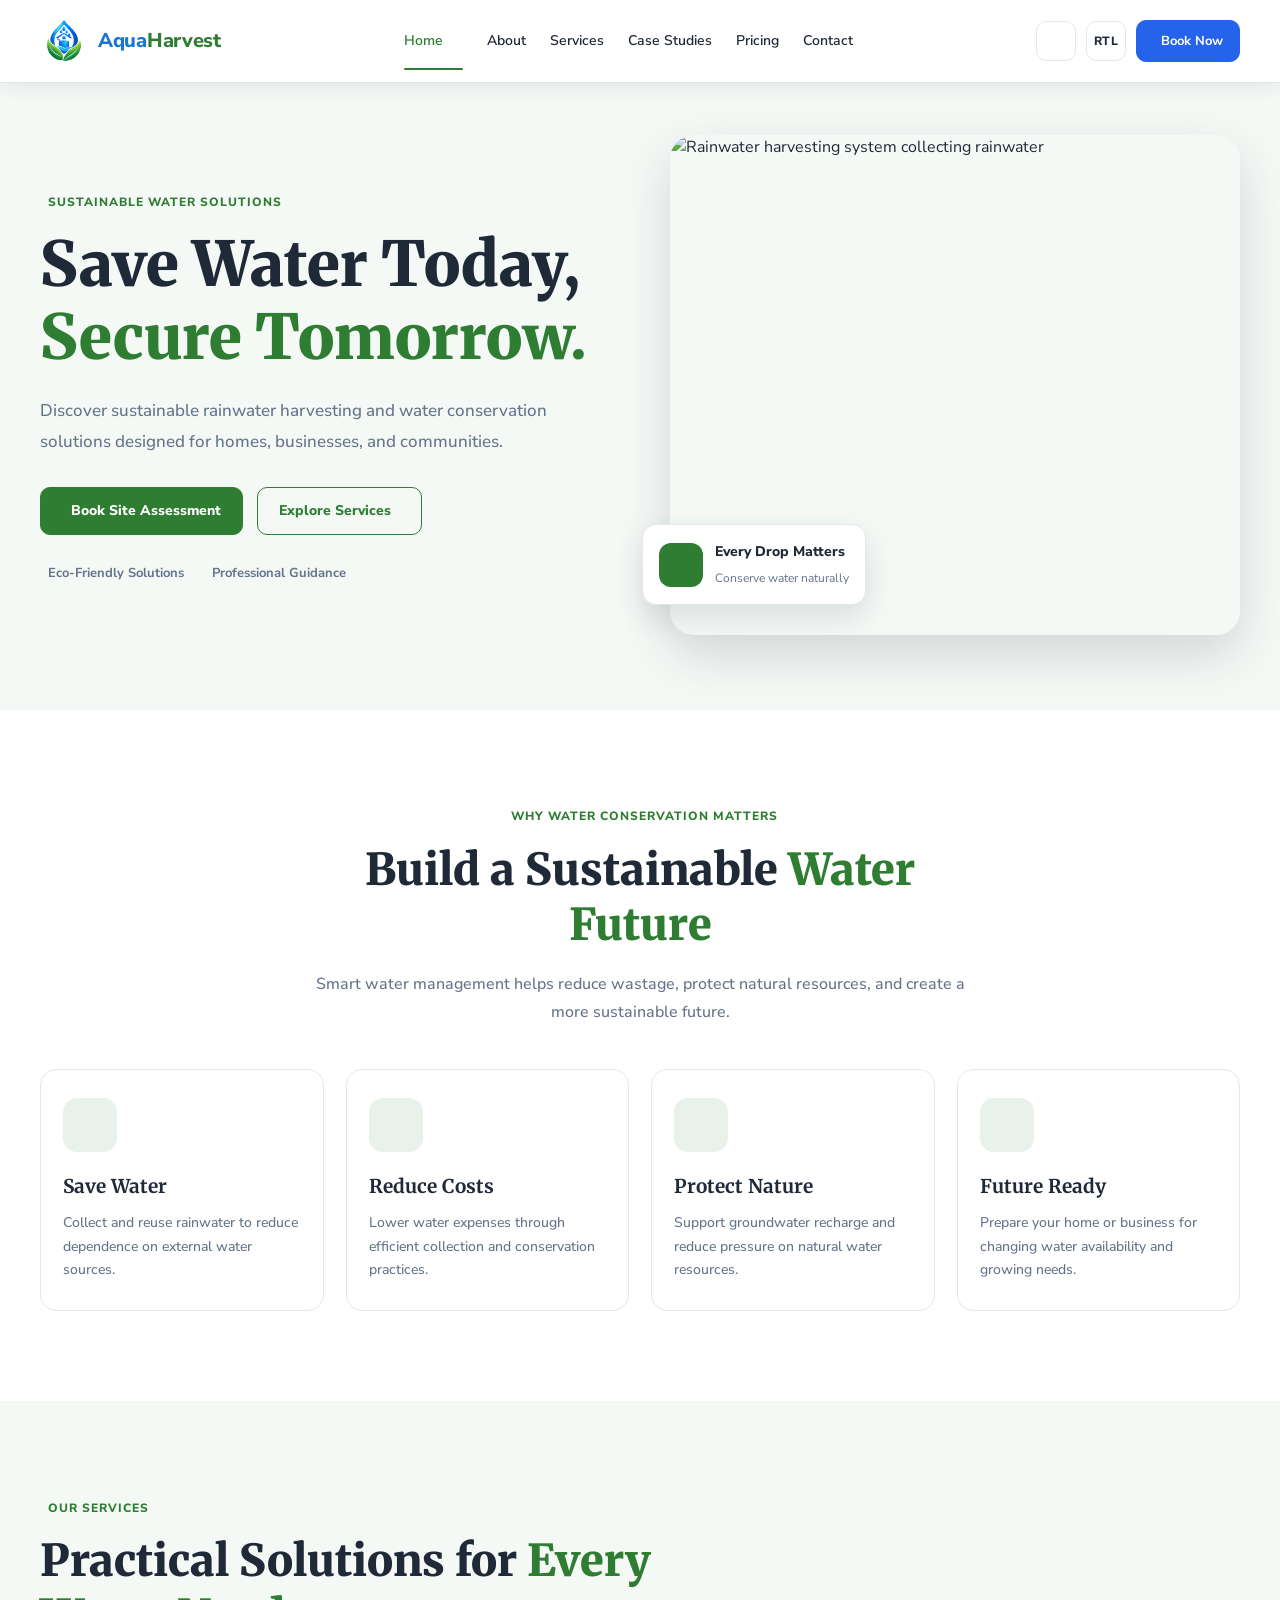
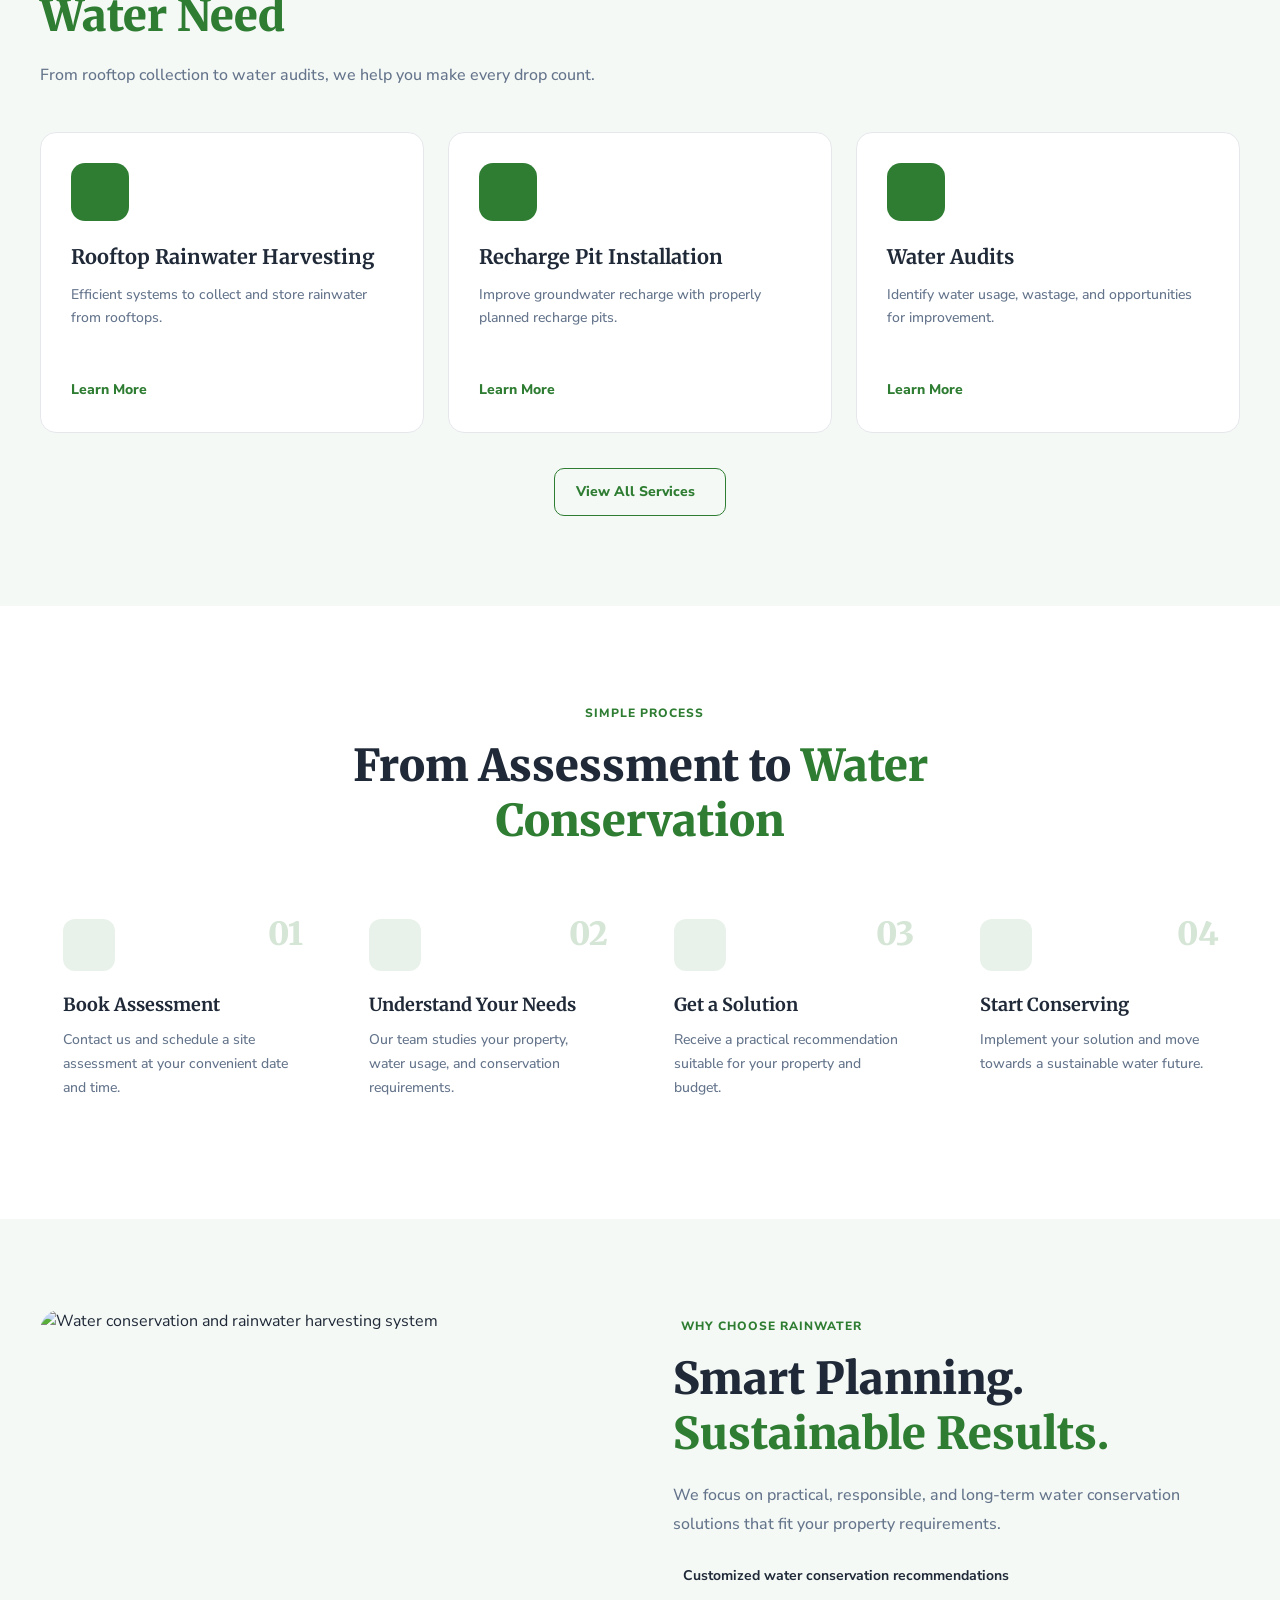
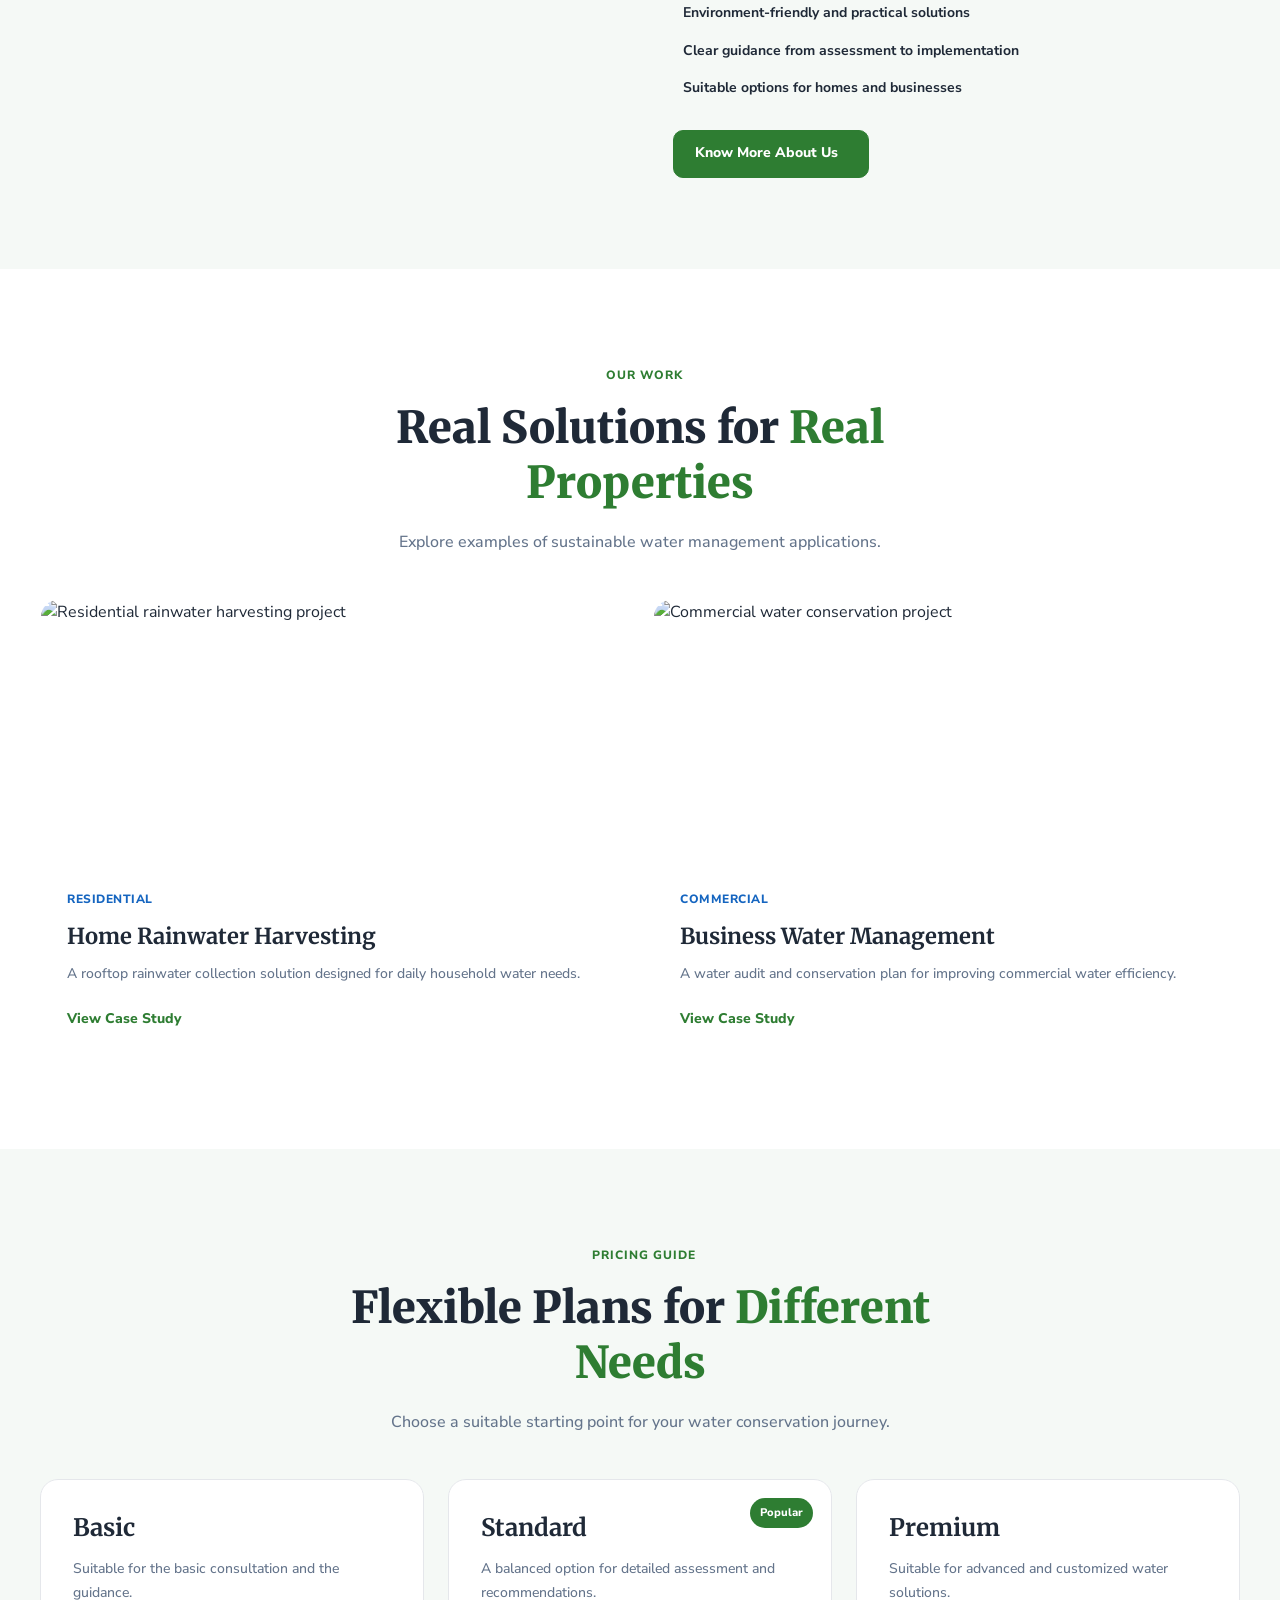
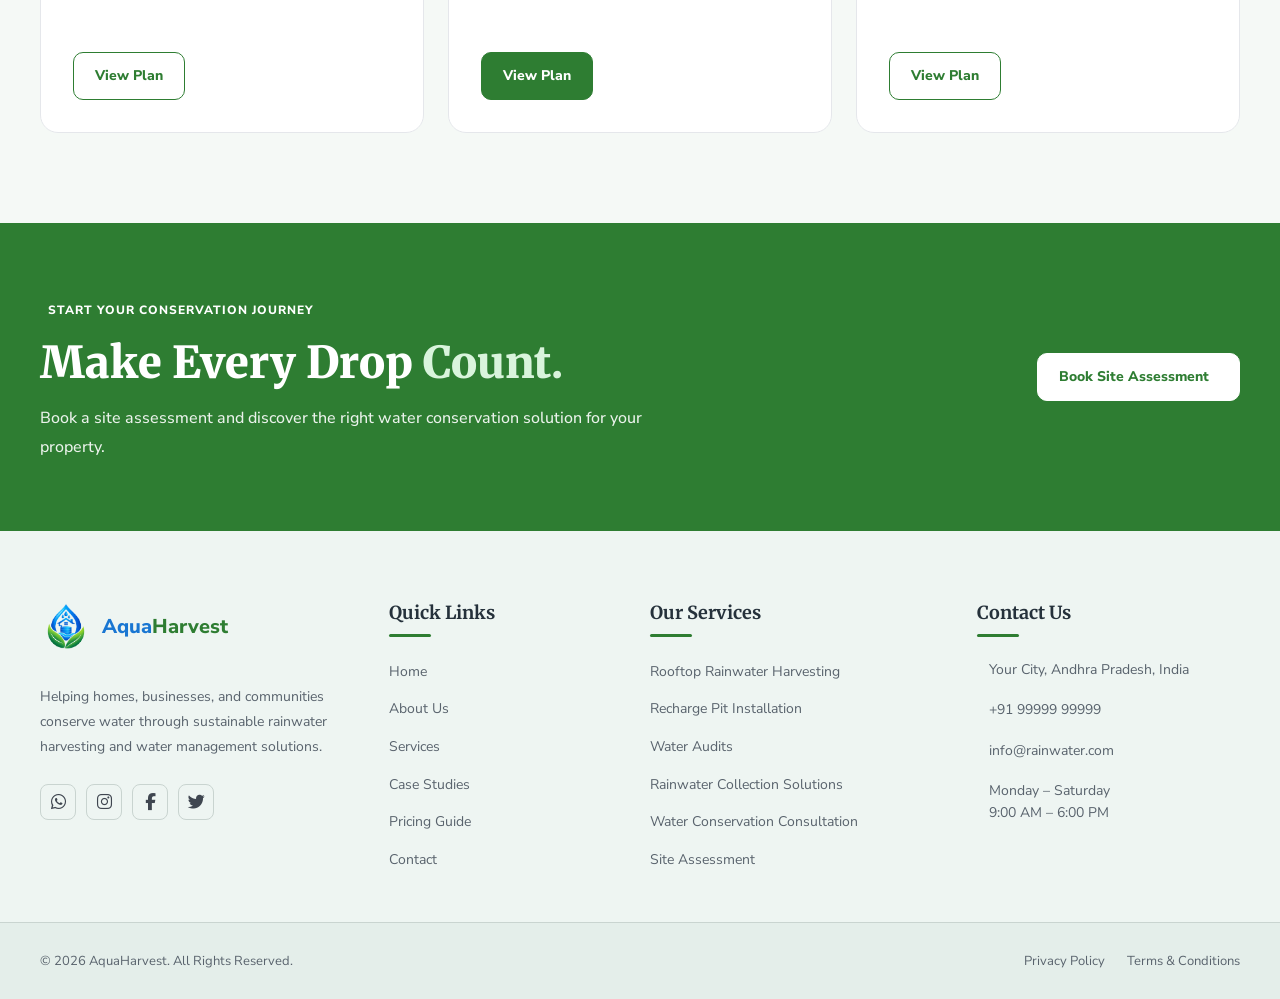
==== commit fcba7ebc: "first commit" ====
--- a/index.html
+++ b/index.html
@@ -700,7 +700,7 @@
             <h3>Basic</h3>
 
             <p class="pricing-description">
-              Suitable for basic consultation and guidance.
+              Suitable for the basic consultation and the guidance.
             </p>
 
             <a href="pricing.html" class="secondary-button">
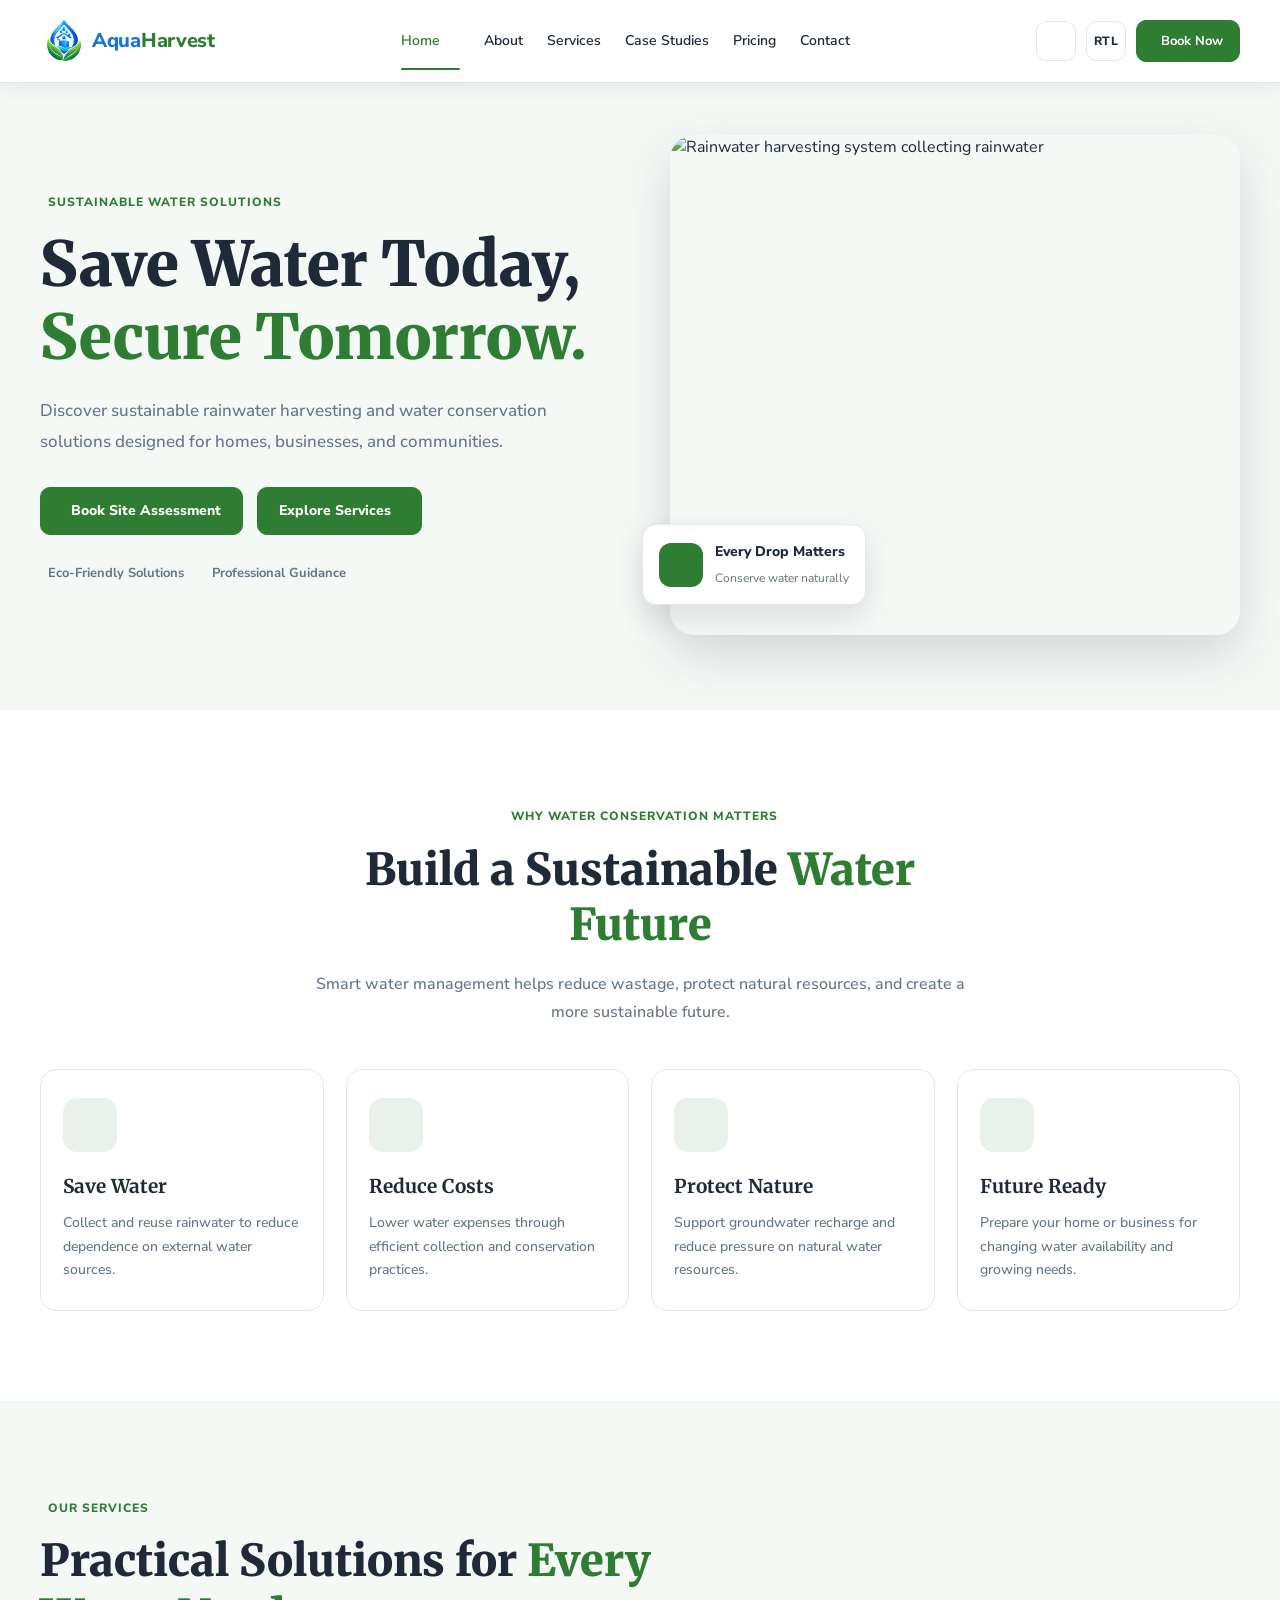
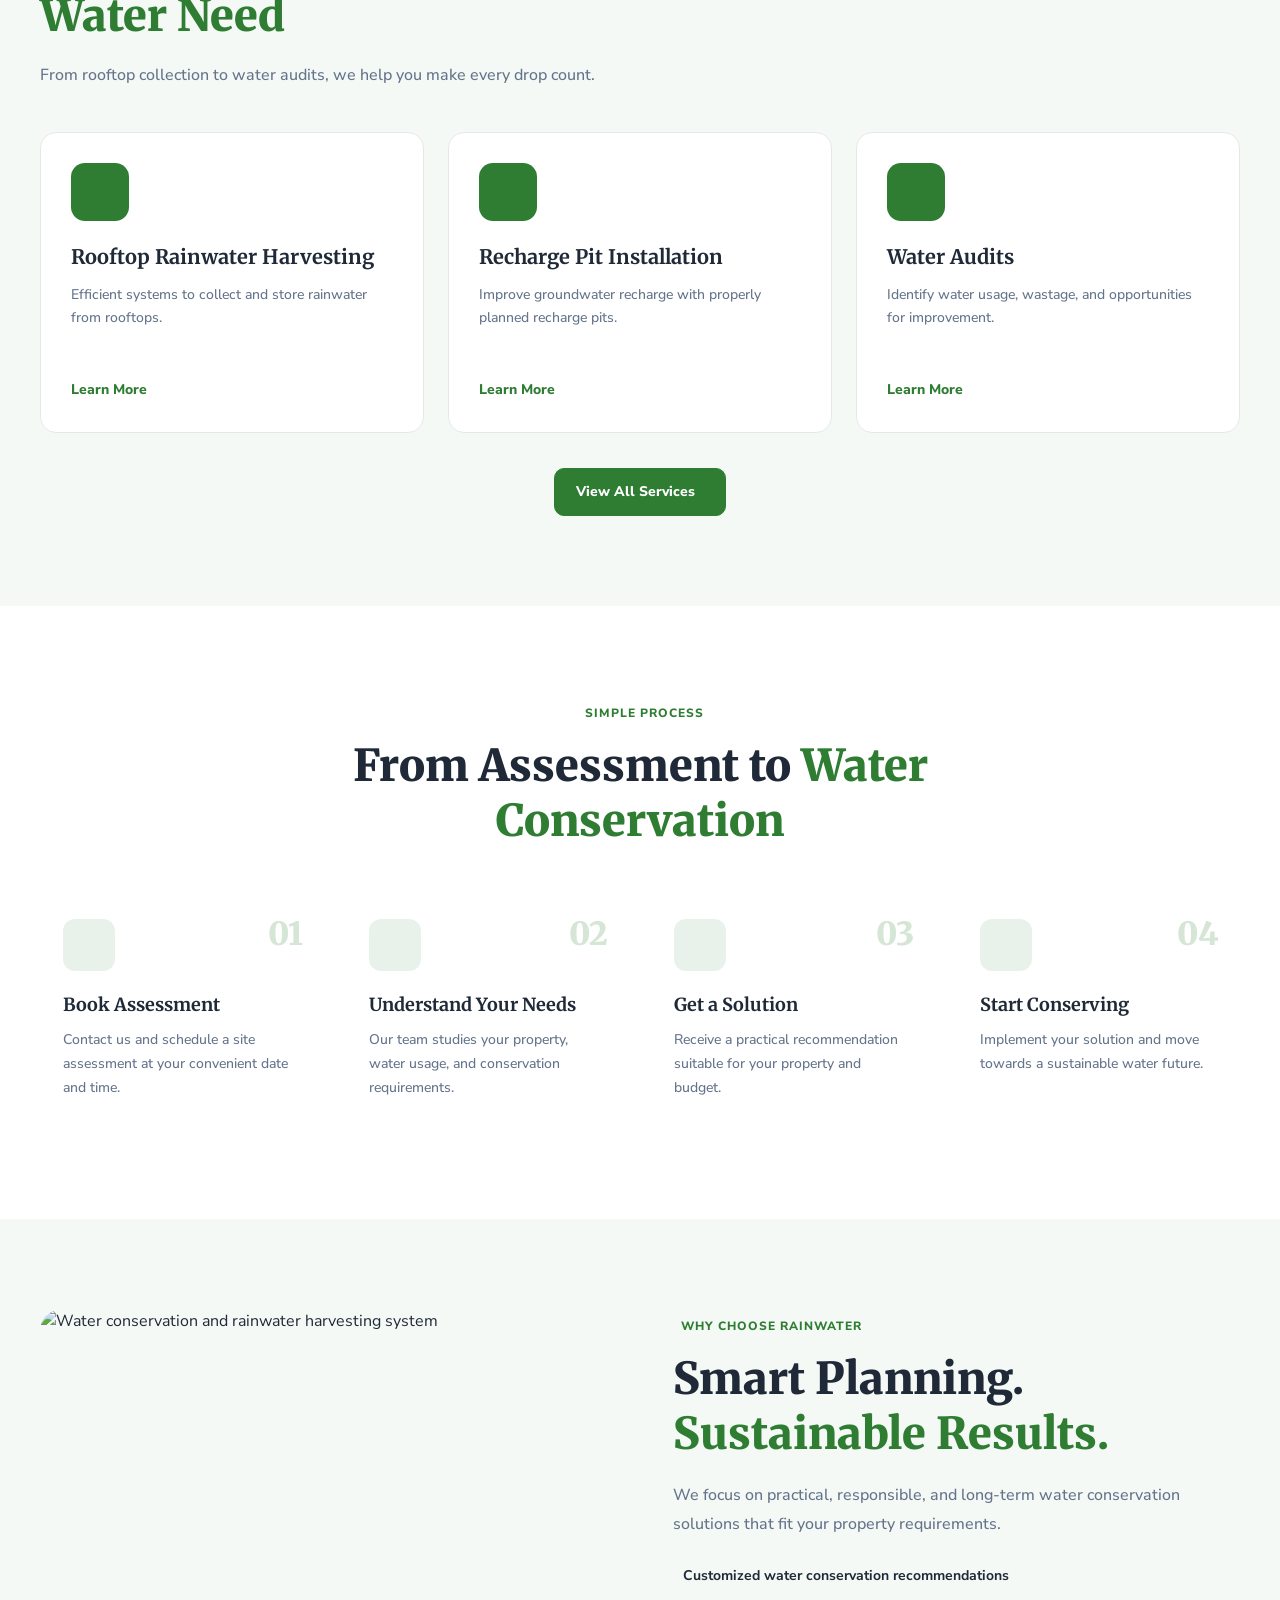
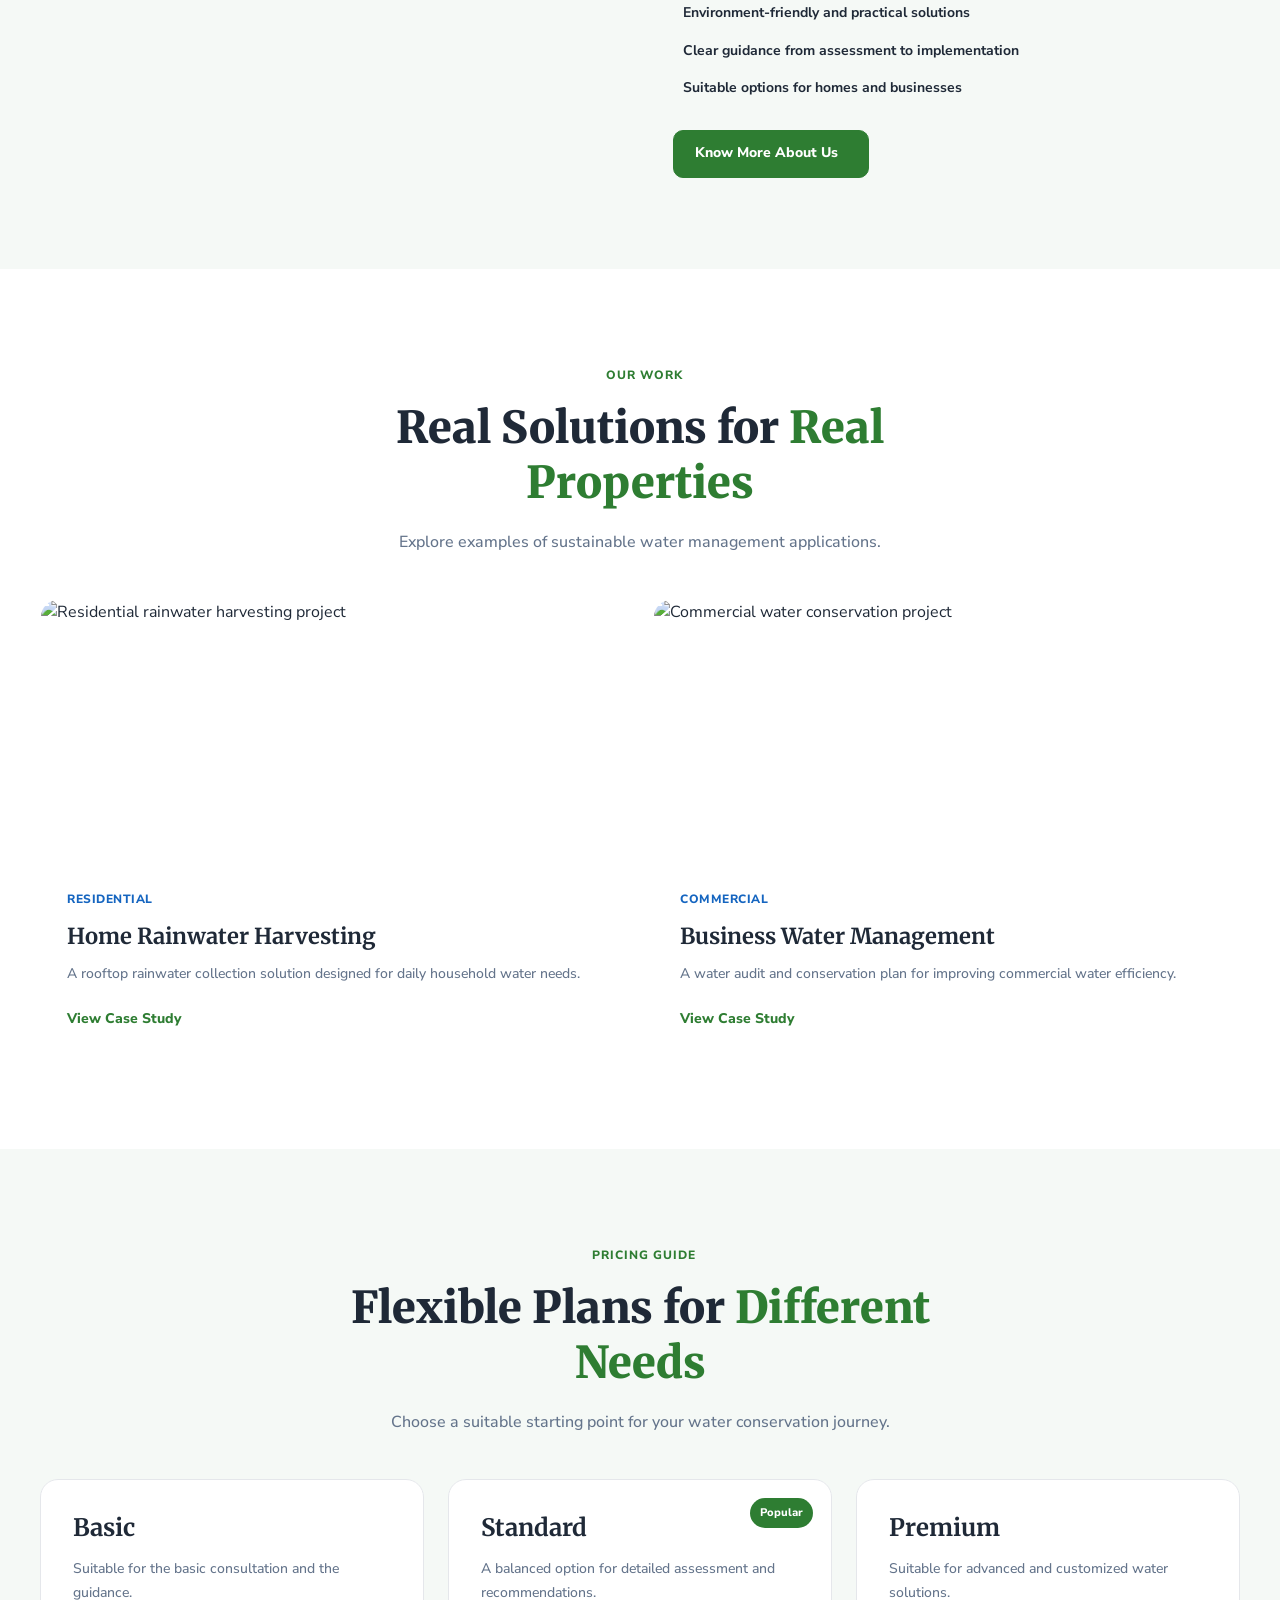
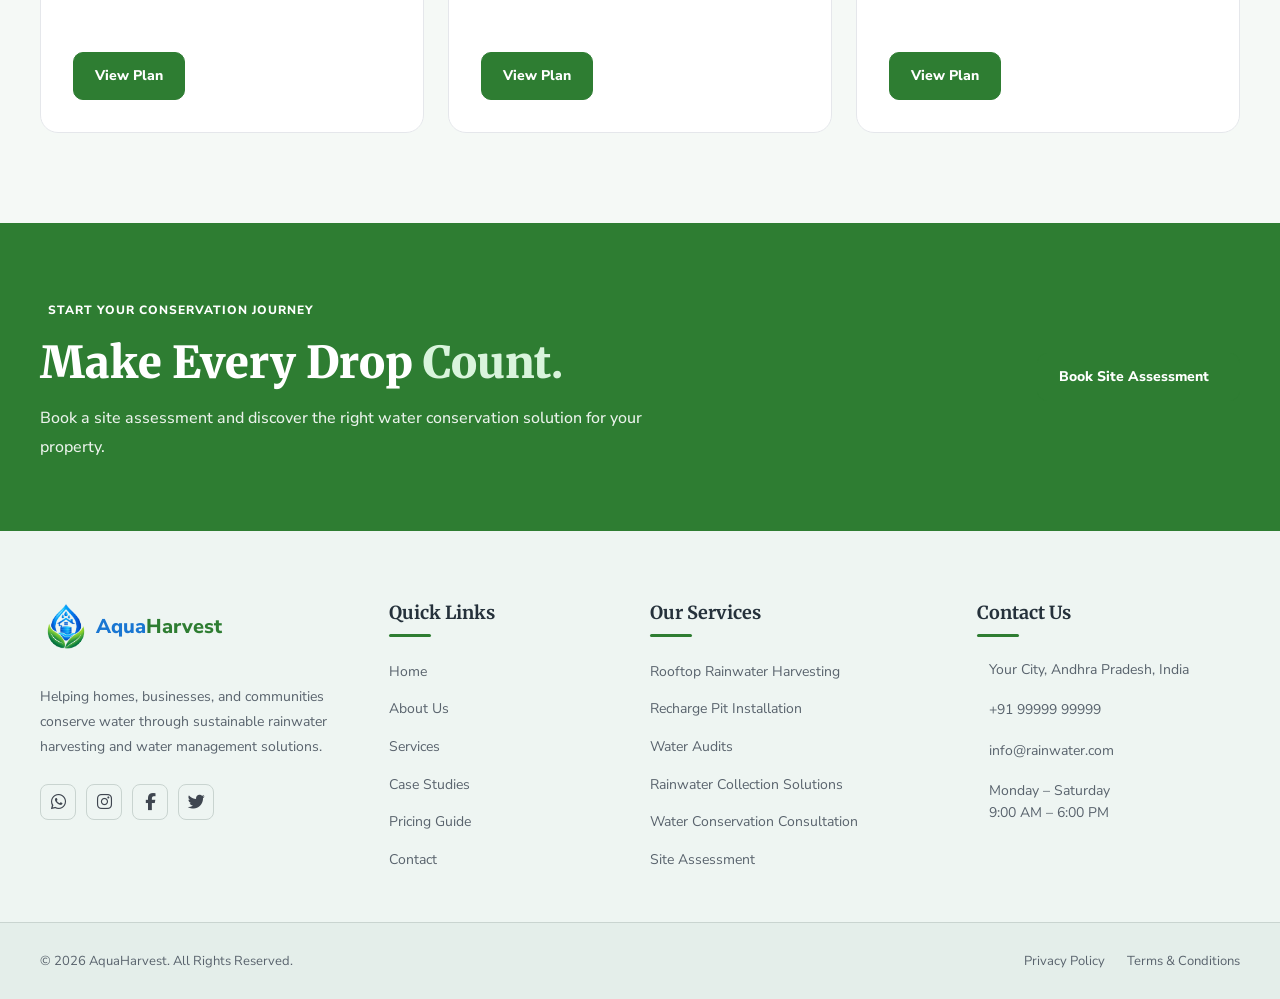
==== commit ec9f71ac: "first commit" ====
--- a/index.html
+++ b/index.html
@@ -11,7 +11,7 @@
   >
 
   <title>RainWater | Rainwater Harvesting & Water Conservation</title>
-
+<link rel="icon" type="image/png" href="aquaharvest-logo.png" sizes="32x32">
   <!-- Google Fonts -->
   <link rel="preconnect" href="https://fonts.googleapis.com">
   <link rel="preconnect" href="https://fonts.gstatic.com" crossorigin>
@@ -118,7 +118,7 @@
         >
 
           <img
-            src="https://images.unsplash.com/photo-1509391366360-2e959784a276?auto=format&fit=crop&w=1200&q=85"
+            src="https://i.pinimg.com/736x/18/30/27/183027e5ce08a54bf652933c9f14cc43.jpg"
             alt="Rainwater harvesting system collecting rainwater"
             class="hero-image"
           >
@@ -502,7 +502,7 @@
         >
 
           <img
-            src="https://images.unsplash.com/photo-1468421870903-4df1664ac249?auto=format&fit=crop&w=1200&q=85"
+            src="https://i.pinimg.com/1200x/07/be/c0/07bec02bf430e601e0c8dd4e84804837.jpg"
             alt="Water conservation and rainwater harvesting system"
             class="why-image"
           >
@@ -600,7 +600,7 @@
           >
 
             <img
-              src="https://images.unsplash.com/photo-1564013799919-ab600027ffc6?auto=format&fit=crop&w=1000&q=85"
+              src="https://i.pinimg.com/736x/d3/1f/31/d31f3157bd22ec4a193052ed823d08f4.jpg"
               alt="Residential rainwater harvesting project"
             >
 
@@ -631,7 +631,7 @@
           >
 
             <img
-              src="https://images.unsplash.com/photo-1497366811353-6870744d04b2?auto=format&fit=crop&w=1000&q=85"
+              src="https://i.pinimg.com/736x/b3/45/b2/b345b25277f9cc2f3a6ca23f36784007.jpg"
               alt="Commercial water conservation project"
             >
 
--- a/style.css
+++ b/style.css
@@ -52,7 +52,7 @@
 .brand-logo {
   display: inline-flex;
   align-items: center;
-  gap: 10px;
+  gap: 4px;
   flex-shrink: 0;
   text-decoration: none;
 }
@@ -203,8 +203,8 @@
   padding: 0 16px;
 
   color: var(--white-color);
-  background: #2563eb;
-  border: 1px solid #2563eb;
+  background: #2e7d32;
+  border: 1px solid #2e7d32;
   border-radius: var(--medium-radius);
 
   font-size: 13px;
@@ -215,8 +215,8 @@
 }
 
 .header-cta:hover {
-  background: #1d4ed8;
-  border-color: #1d4ed8;
+  background: #2563eb;
+  border-color: #2563eb;
   transform: translateY(-2px);
 }
 
@@ -273,12 +273,17 @@
   padding: 13px 16px;
 
   color: var(--white-color);
-  background: #2563eb;
+  background: #2e7d32;
   border-radius: var(--small-radius);
 
   font-size: 14px;
   font-weight: 700;
   text-decoration: none;
+}
+
+.mobile-cta:hover {
+  color: var(--white-color);
+  background: #2563eb;
 }
 
 .mobile-cta svg {
@@ -314,7 +319,7 @@
 .footer-logo {
   display: inline-flex;
   align-items: center;
-  gap: 10px;
+  gap: 4px;
   text-decoration: none;
 }
 
@@ -372,6 +377,14 @@
   background: var(--primary-color);
   border-color: var(--primary-color);
   transform: translateY(-3px);
+}
+
+.footer-social-links a:hover i {
+  color: var(--white-color);
+}
+
+.footer-social-links i {
+  transition: color 0.25s ease;
 }
 
 .footer-social-links svg {
@@ -872,37 +885,25 @@
 
   padding: 0 21px;
 
+  color: var(--white-color);
+  background: var(--primary-color);
+  border: 1px solid var(--primary-color);
   border-radius: var(--medium-radius);
 
   font-family: "Nunito Sans", sans-serif;
   font-size: 14px;
   font-weight: 800;
 
+  text-decoration: none;
   transition: var(--transition);
 }
 
-.primary-button {
-  color: var(--white-color);
-  background: var(--primary-color);
-  border: 1px solid var(--primary-color);
-}
-
-.primary-button:hover {
+.primary-button:hover,
+.secondary-button:hover,
+.cta-light-button:hover {
   color: var(--white-color);
   background: var(--secondary-color);
   border-color: var(--secondary-color);
-  transform: translateY(-3px);
-}
-
-.secondary-button {
-  color: var(--primary-color);
-  background: transparent;
-  border: 1px solid var(--primary-color);
-}
-
-.secondary-button:hover {
-  color: var(--white-color);
-  background: var(--primary-color);
   transform: translateY(-3px);
 }
 
@@ -1556,17 +1557,7 @@
 }
 
 .cta-light-button {
-  color: var(--primary-color);
-  background: var(--white-color);
-  border: 1px solid var(--white-color);
   flex-shrink: 0;
-}
-
-.cta-light-button:hover {
-  color: var(--white-color);
-  background: var(--secondary-color);
-  border-color: var(--secondary-color);
-  transform: translateY(-3px);
 }
 
 /* =========================================
@@ -2187,3 +2178,36 @@
     top: 0;
     z-index: 9999;
 }
+
+/* =========================================
+   DARK MODE FOOTER SOCIAL ICONS
+   ========================================= */
+
+html:is(.dark-mode, .dark, .dark-theme, [data-theme="dark"]) .footer-social-links a,
+body:is(.dark-mode, .dark, .dark-theme, [data-theme="dark"]) .footer-social-links a {
+  color: #ffffff;
+  border-color: rgba(255, 255, 255, 0.35);
+}
+
+html:is(.dark-mode, .dark, .dark-theme, [data-theme="dark"]) .footer-social-links a i,
+body:is(.dark-mode, .dark, .dark-theme, [data-theme="dark"]) .footer-social-links a i {
+  color: #ffffff;
+  opacity: 1;
+  filter: none;
+}
+
+html:is(.dark-mode, .dark, .dark-theme, [data-theme="dark"]) .footer-social-links a:hover,
+body:is(.dark-mode, .dark, .dark-theme, [data-theme="dark"]) .footer-social-links a:hover {
+  color: #ffffff;
+  background: var(--primary-color);
+  border-color: var(--primary-color);
+}
+
+html:is(.dark-mode, .dark, .dark-theme, [data-theme="dark"]) .footer-social-links a:hover i,
+body:is(.dark-mode, .dark, .dark-theme, [data-theme="dark"]) .footer-social-links a:hover i {
+  color: #ffffff;
+}
+
+
+
+
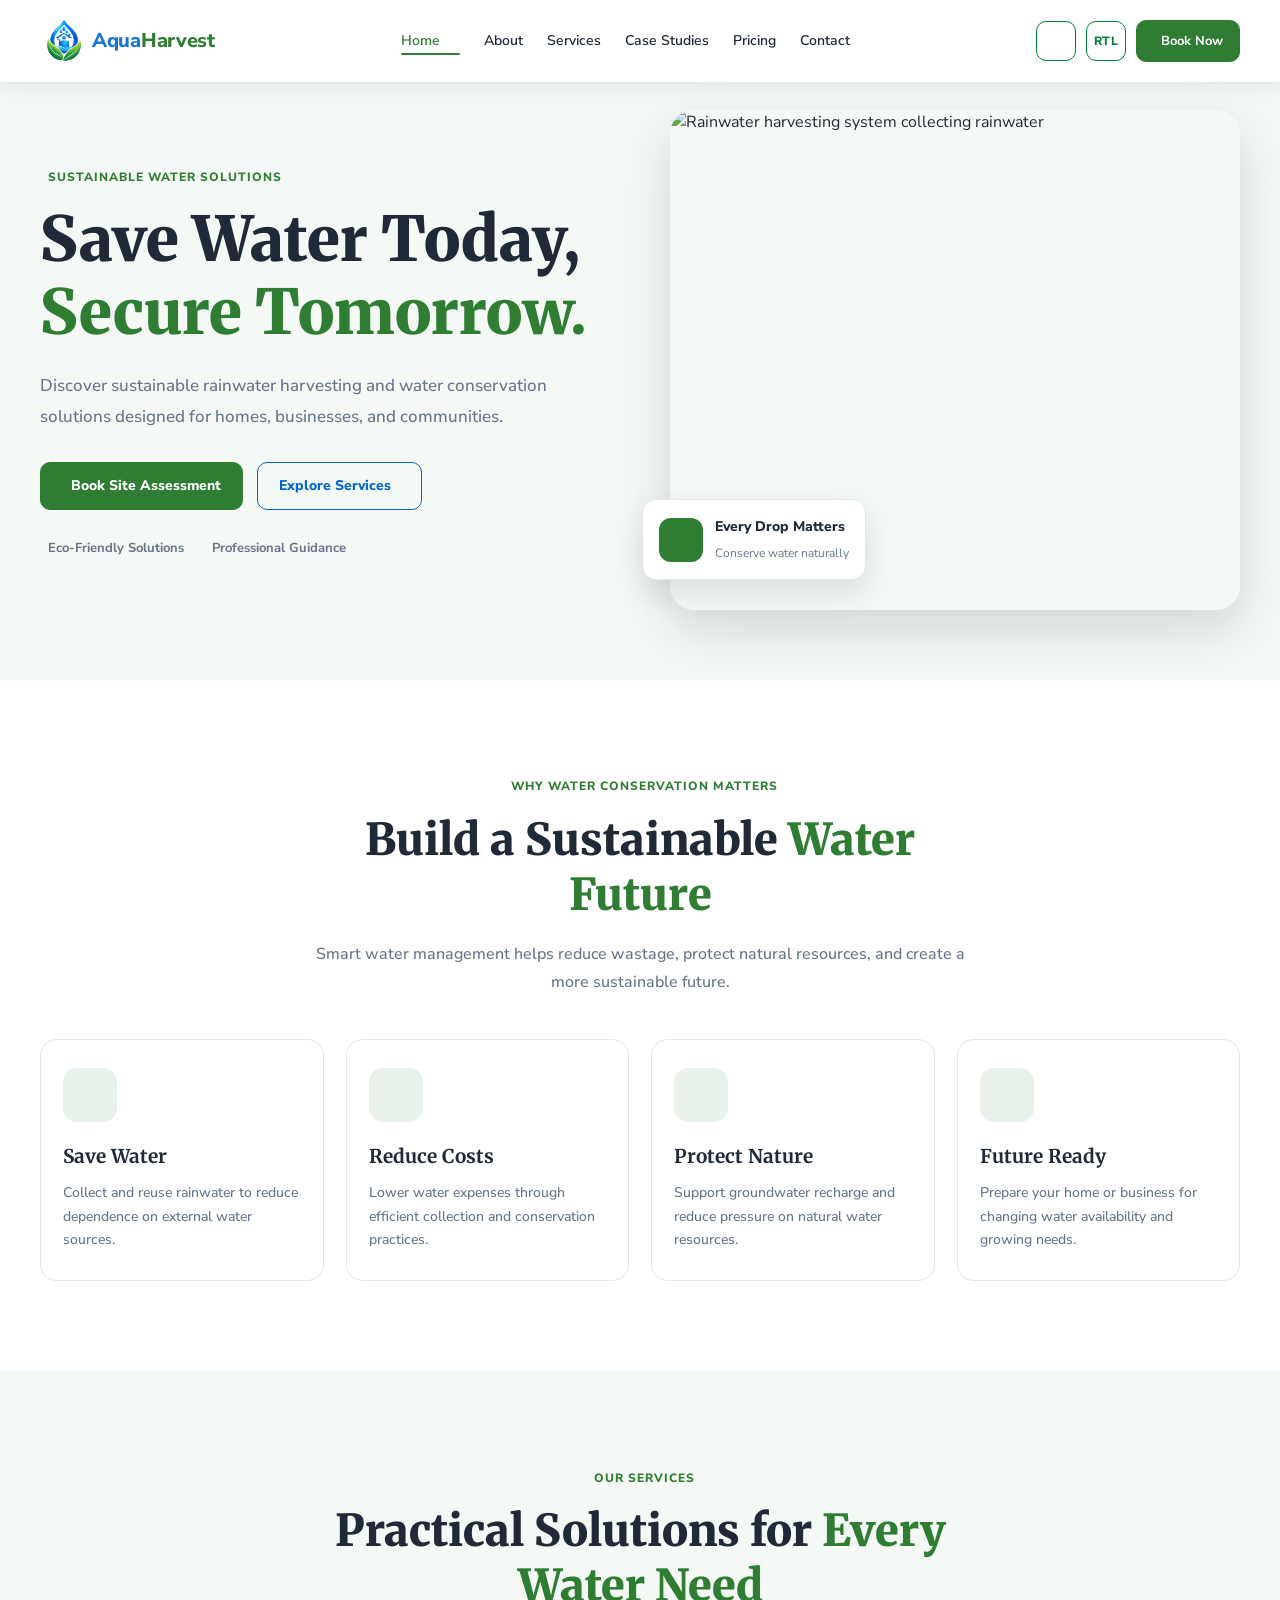
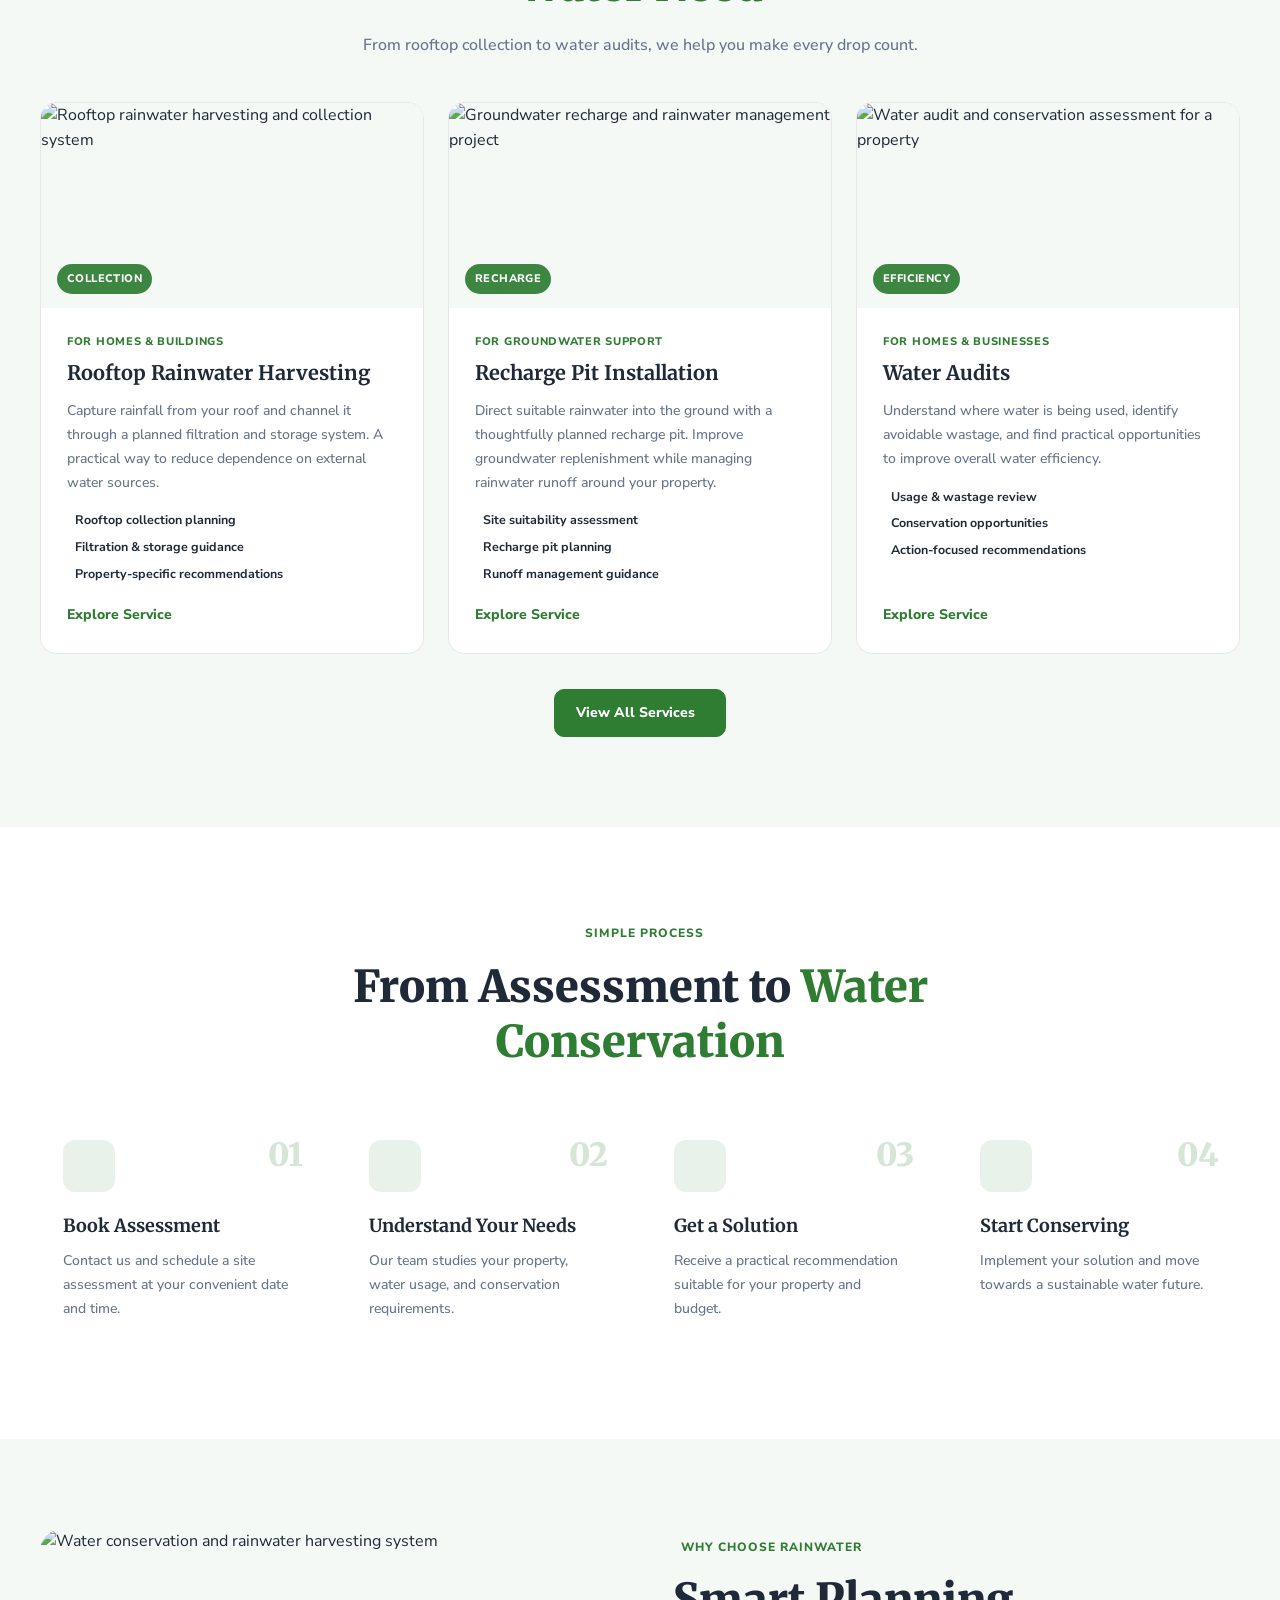
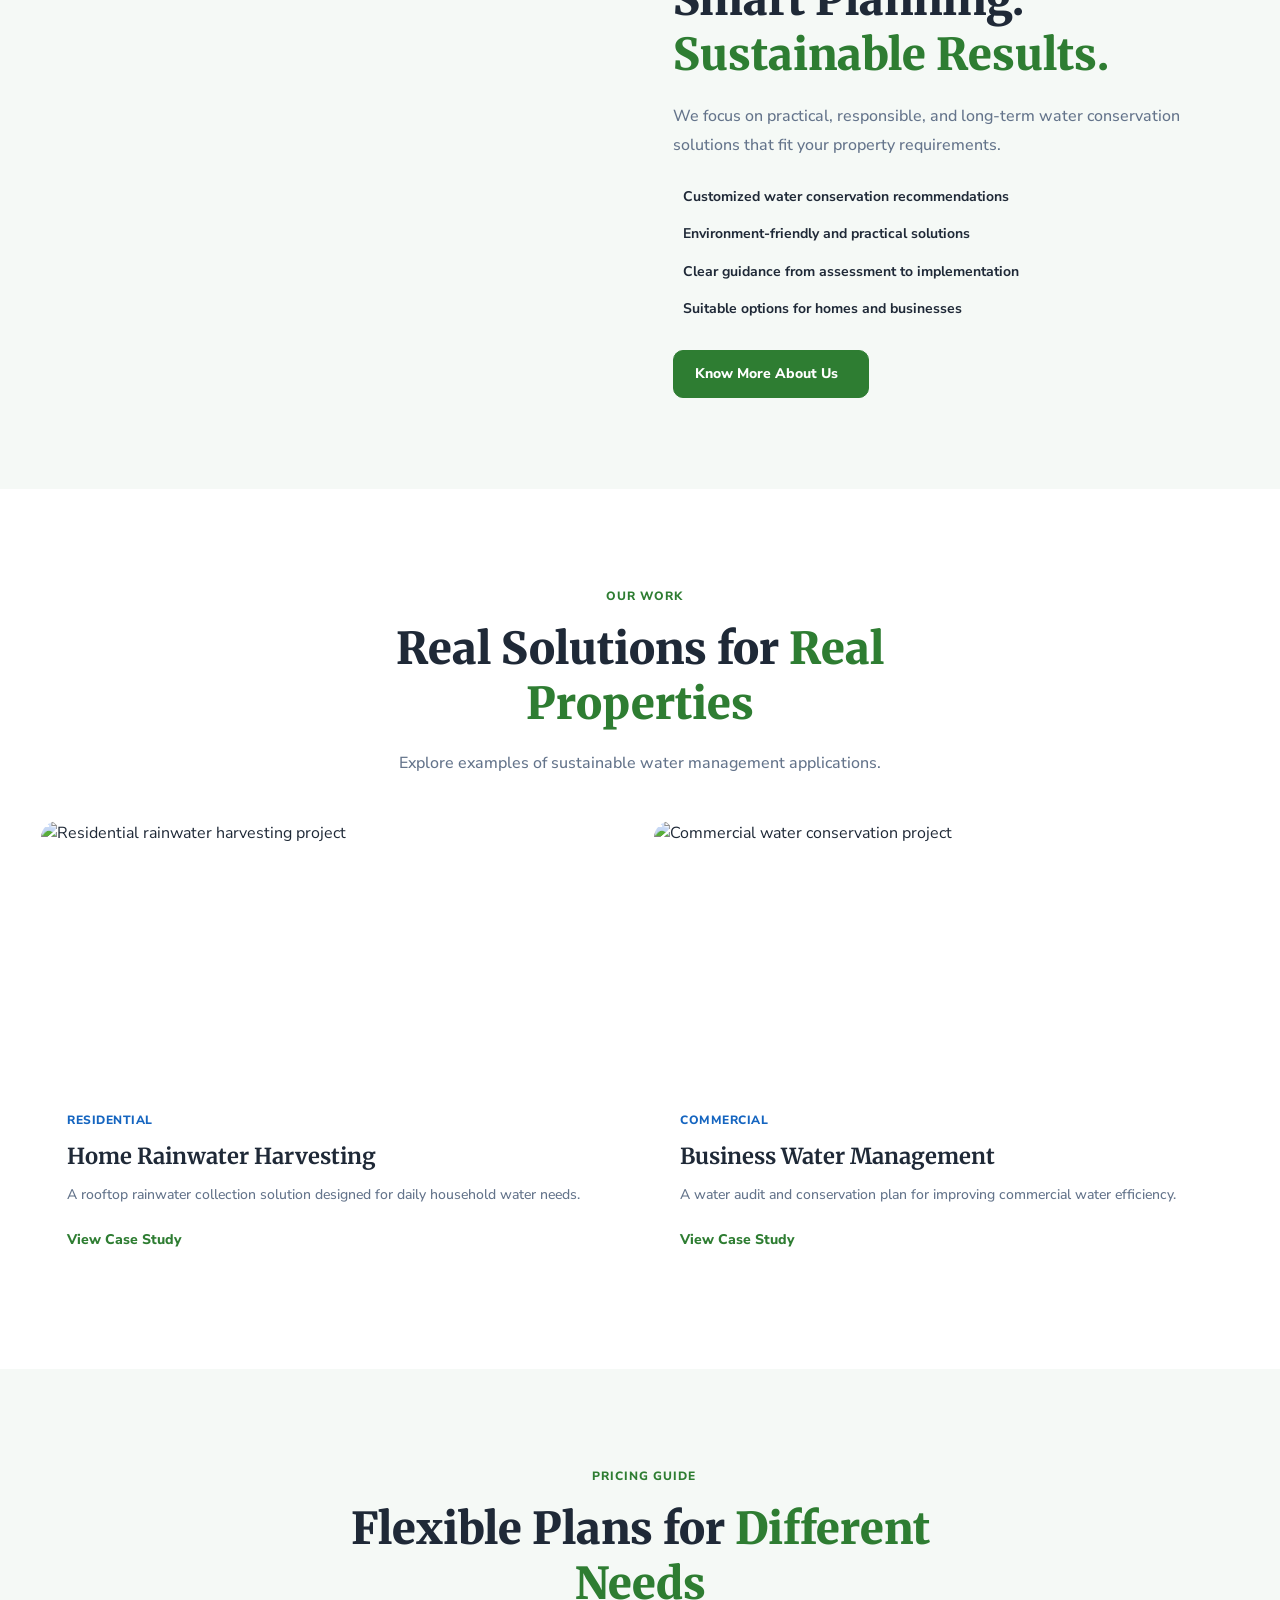
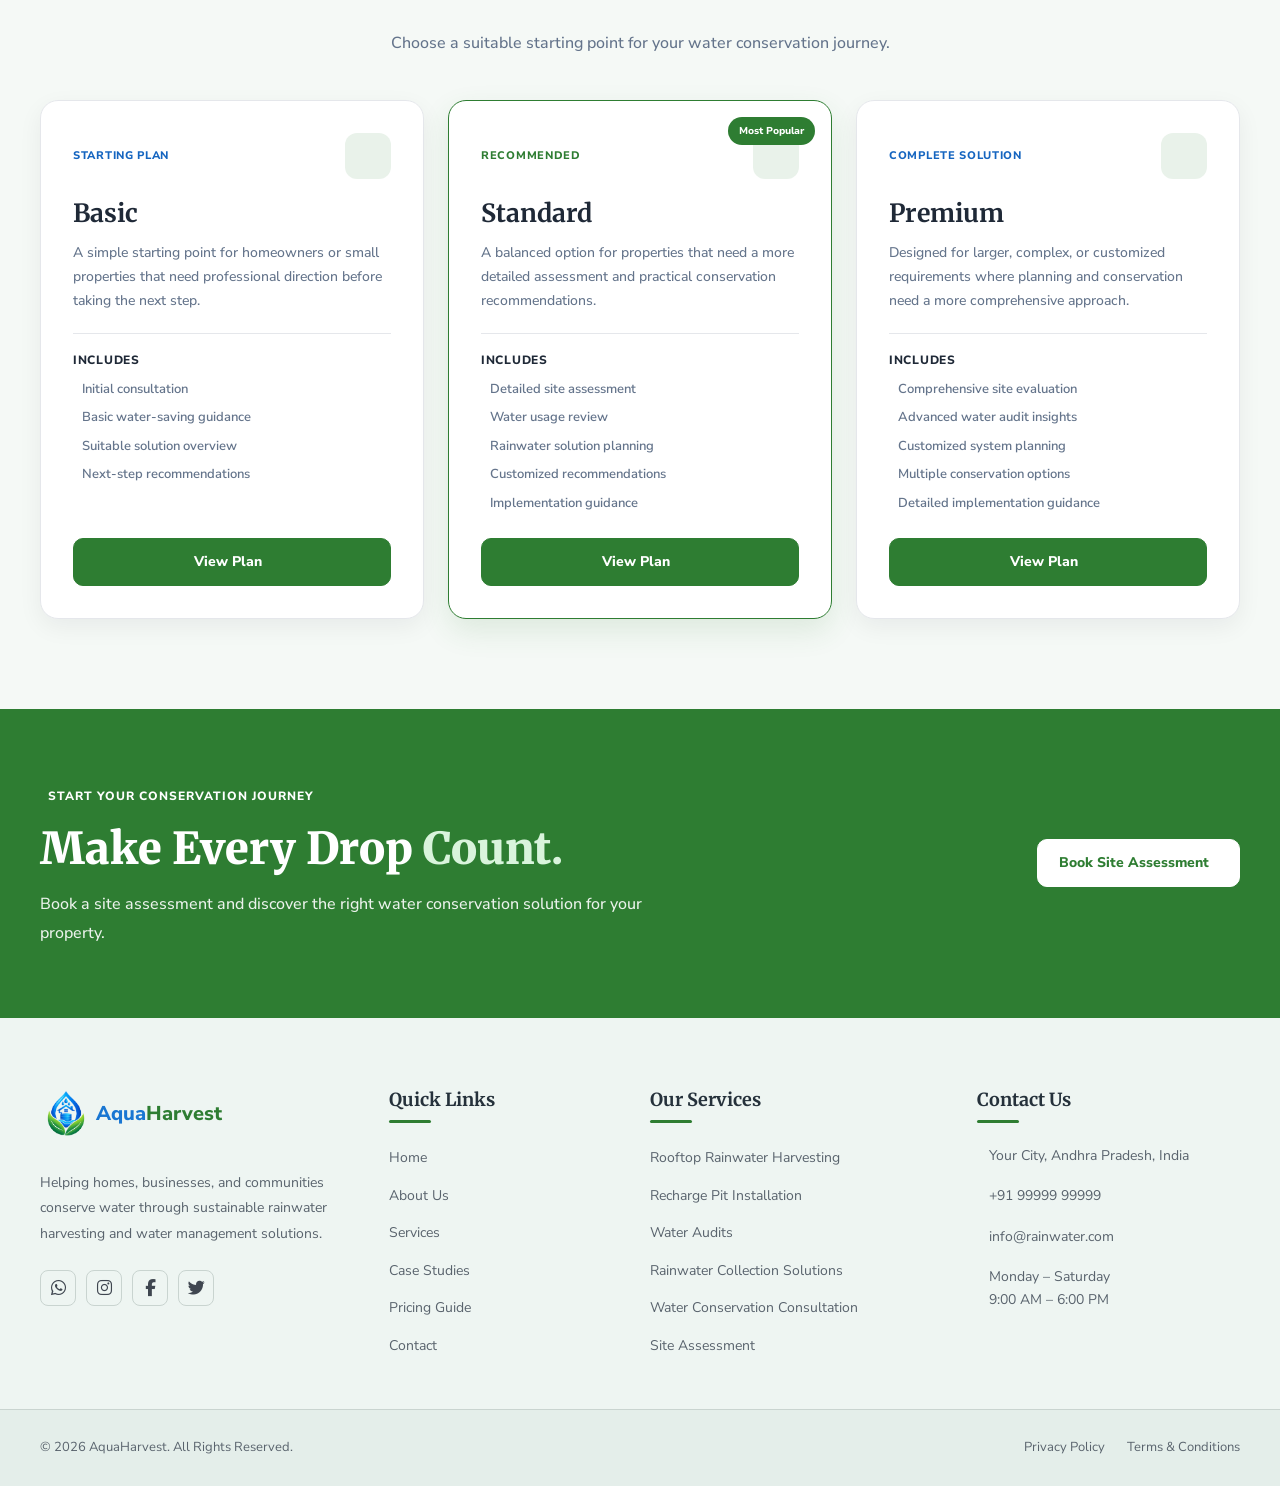
==== commit ec89ab86: "updated" ====
--- a/index.html
+++ b/index.html
@@ -265,7 +265,7 @@
       <div class="site-container">
 
         <div
-          class="section-heading"
+          class="section-heading center-heading"
           data-aos="fade-up"
         >
 
@@ -288,73 +288,58 @@
 
         <div class="services-grid">
 
-          <article
-            class="service-card"
-            data-aos="fade-up"
-            data-aos-delay="100"
-          >
-
-            <div class="service-card-icon">
-              <i data-lucide="house"></i>
-            </div>
-
-            <h3>Rooftop Rainwater Harvesting</h3>
-
-            <p>
-              Efficient systems to collect and store rainwater from rooftops.
-            </p>
-
-            <a href="service-details.html" class="text-link">
-              Learn More
-              <i data-lucide="arrow-up-right"></i>
-            </a>
-
-          </article>
-
-          <article
-            class="service-card"
-            data-aos="fade-up"
-            data-aos-delay="200"
-          >
-
-            <div class="service-card-icon">
-              <i data-lucide="layers"></i>
-            </div>
-
-            <h3>Recharge Pit Installation</h3>
-
-            <p>
-              Improve groundwater recharge with properly planned recharge pits.
-            </p>
-
-            <a href="service-details.html" class="text-link">
-              Learn More
-              <i data-lucide="arrow-up-right"></i>
-            </a>
-
-          </article>
-
-          <article
-            class="service-card"
-            data-aos="fade-up"
-            data-aos-delay="300"
-          >
-
-            <div class="service-card-icon">
-              <i data-lucide="chart-no-axes-combined"></i>
-            </div>
-
-            <h3>Water Audits</h3>
-
-            <p>
-              Identify water usage, wastage, and opportunities for improvement.
-            </p>
-
-            <a href="service-details.html" class="text-link">
-              Learn More
-              <i data-lucide="arrow-up-right"></i>
-            </a>
-
+          <article class="service-card" data-aos="fade-up" data-aos-delay="100">
+            <div class="service-card-image">
+              <img src="https://i.pinimg.com/736x/18/30/27/183027e5ce08a54bf652933c9f14cc43.jpg" alt="Rooftop rainwater harvesting and collection system">
+              <span class="service-image-label">Collection</span>
+            </div>
+            <div class="service-card-content">
+              <span class="service-card-category">For Homes &amp; Buildings</span>
+              <h3>Rooftop Rainwater Harvesting</h3>
+              <p>Capture rainfall from your roof and channel it through a planned filtration and storage system. A practical way to reduce dependence on external water sources.</p>
+              <ul class="service-card-features">
+                <li><i data-lucide="check-circle"></i> Rooftop collection planning</li>
+                <li><i data-lucide="check-circle"></i> Filtration &amp; storage guidance</li>
+                <li><i data-lucide="check-circle"></i> Property-specific recommendations</li>
+              </ul>
+              <a href="service-details.html" class="text-link">Explore Service <i data-lucide="arrow-up-right"></i></a>
+            </div>
+          </article>
+
+          <article class="service-card" data-aos="fade-up" data-aos-delay="200">
+            <div class="service-card-image">
+              <img src="https://i.pinimg.com/736x/d3/1f/31/d31f3157bd22ec4a193052ed823d08f4.jpg" alt="Groundwater recharge and rainwater management project">
+              <span class="service-image-label">Recharge</span>
+            </div>
+            <div class="service-card-content">
+              <span class="service-card-category">For Groundwater Support</span>
+              <h3>Recharge Pit Installation</h3>
+              <p>Direct suitable rainwater into the ground with a thoughtfully planned recharge pit. Improve groundwater replenishment while managing rainwater runoff around your property.</p>
+              <ul class="service-card-features">
+                <li><i data-lucide="check-circle"></i> Site suitability assessment</li>
+                <li><i data-lucide="check-circle"></i> Recharge pit planning</li>
+                <li><i data-lucide="check-circle"></i> Runoff management guidance</li>
+              </ul>
+              <a href="service-details.html" class="text-link">Explore Service <i data-lucide="arrow-up-right"></i></a>
+            </div>
+          </article>
+
+          <article class="service-card" data-aos="fade-up" data-aos-delay="300">
+            <div class="service-card-image">
+              <img src="https://i.pinimg.com/736x/b3/45/b2/b345b25277f9cc2f3a6ca23f36784007.jpg" alt="Water audit and conservation assessment for a property">
+              <span class="service-image-label">Efficiency</span>
+            </div>
+            <div class="service-card-content">
+              <span class="service-card-category">For Homes &amp; Businesses</span>
+              <h3>Water Audits</h3>
+              <p>Understand where water is being used, identify avoidable wastage, and find practical opportunities to improve overall water efficiency.</p>
+              <ul class="service-card-features">
+                <li><i data-lucide="check-circle"></i> Usage &amp; wastage review</li>
+                <li><i data-lucide="check-circle"></i> Conservation opportunities</li>
+                <li><i data-lucide="check-circle"></i> Action-focused recommendations</li>
+              </ul>
+              <a href="service-details.html" class="text-link">Explore Service <i data-lucide="arrow-up-right"></i></a>
+            </div>
           </article>
 
         </div>
@@ -691,60 +676,61 @@
 
         <div class="pricing-preview-grid">
 
-          <article
-            class="pricing-card"
-            data-aos="fade-up"
-            data-aos-delay="100"
-          >
-
+          <article class="pricing-card" data-aos="fade-up" data-aos-delay="100">
+            <div class="pricing-card-top">
+              <span class="pricing-plan-label">Starting Plan</span>
+              <div class="pricing-icon"><i data-lucide="message-circle"></i></div>
+            </div>
             <h3>Basic</h3>
-
-            <p class="pricing-description">
-              Suitable for the basic consultation and the guidance.
-            </p>
-
-            <a href="pricing.html" class="secondary-button">
-              View Plan
-            </a>
-
-          </article>
-
-          <article
-            class="pricing-card featured-pricing-card"
-            data-aos="fade-up"
-            data-aos-delay="200"
-          >
-
-            <span class="popular-label">Popular</span>
-
+            <p class="pricing-description">A simple starting point for homeowners or small properties that need professional direction before taking the next step.</p>
+            <div class="pricing-divider"></div>
+            <span class="pricing-includes">Includes</span>
+            <ul class="pricing-features">
+              <li><i data-lucide="check"></i> Initial consultation</li>
+              <li><i data-lucide="check"></i> Basic water-saving guidance</li>
+              <li><i data-lucide="check"></i> Suitable solution overview</li>
+              <li><i data-lucide="check"></i> Next-step recommendations</li>
+            </ul>
+            <a href="pricing.html" class="secondary-button pricing-button">View Plan <i data-lucide="arrow-right"></i></a>
+          </article>
+
+          <article class="pricing-card featured-pricing-card" data-aos="fade-up" data-aos-delay="200">
+            <span class="popular-label">Most Popular</span>
+            <div class="pricing-card-top">
+              <span class="pricing-plan-label">Recommended</span>
+              <div class="pricing-icon"><i data-lucide="clipboard-check"></i></div>
+            </div>
             <h3>Standard</h3>
-
-            <p class="pricing-description">
-              A balanced option for detailed assessment and recommendations.
-            </p>
-
-            <a href="pricing.html" class="primary-button">
-              View Plan
-            </a>
-
-          </article>
-
-          <article
-            class="pricing-card"
-            data-aos="fade-up"
-            data-aos-delay="300"
-          >
-
+            <p class="pricing-description">A balanced option for properties that need a more detailed assessment and practical conservation recommendations.</p>
+            <div class="pricing-divider"></div>
+            <span class="pricing-includes">Includes</span>
+            <ul class="pricing-features">
+              <li><i data-lucide="check"></i> Detailed site assessment</li>
+              <li><i data-lucide="check"></i> Water usage review</li>
+              <li><i data-lucide="check"></i> Rainwater solution planning</li>
+              <li><i data-lucide="check"></i> Customized recommendations</li>
+              <li><i data-lucide="check"></i> Implementation guidance</li>
+            </ul>
+            <a href="pricing.html" class="primary-button pricing-button">View Plan <i data-lucide="arrow-right"></i></a>
+          </article>
+
+          <article class="pricing-card" data-aos="fade-up" data-aos-delay="300">
+            <div class="pricing-card-top">
+              <span class="pricing-plan-label">Complete Solution</span>
+              <div class="pricing-icon"><i data-lucide="building-2"></i></div>
+            </div>
             <h3>Premium</h3>
-
-            <p class="pricing-description">
-              Suitable for advanced and customized water solutions.
-            </p>
-
-            <a href="pricing.html" class="secondary-button">
-              View Plan
-            </a>
-
+            <p class="pricing-description">Designed for larger, complex, or customized requirements where planning and conservation need a more comprehensive approach.</p>
+            <div class="pricing-divider"></div>
+            <span class="pricing-includes">Includes</span>
+            <ul class="pricing-features">
+              <li><i data-lucide="check"></i> Comprehensive site evaluation</li>
+              <li><i data-lucide="check"></i> Advanced water audit insights</li>
+              <li><i data-lucide="check"></i> Customized system planning</li>
+              <li><i data-lucide="check"></i> Multiple conservation options</li>
+              <li><i data-lucide="check"></i> Detailed implementation guidance</li>
+            </ul>
+            <a href="pricing.html" class="secondary-button pricing-button">View Plan <i data-lucide="arrow-right"></i></a>
           </article>
 
         </div>
--- a/style.css
+++ b/style.css
@@ -153,10 +153,9 @@
   display: inline-flex;
   align-items: center;
   justify-content: center;
-
-  color: var(--text-color);
+  color: #007f39;
   background: transparent;
-  border: 1px solid var(--border-color);
+  border: 1.5px solid #007f39;
   border-radius: var(--medium-radius);
 
   cursor: pointer;
@@ -738,6 +737,7 @@
     grid-column: 1 / -1;
   }
 }
+
 /* =========================================
    GLOBAL STYLES
 ========================================= */
@@ -951,11 +951,11 @@
 .hero-section {
   overflow: hidden;
   background: var(--section-background);
-  padding-top: 60px;
+  padding-top: 40px;
 }
 
 .hero-container {
-  min-height: 650px;
+  min-height: 640px;
 
   display: grid;
   grid-template-columns: 1fr 1fr;
@@ -1244,6 +1244,7 @@
   grid-template-columns: repeat(4, minmax(0, 1fr));
   gap: 22px;
 }
+
 /* Process Cards */
 .process-card {
   position: relative;
@@ -1252,8 +1253,8 @@
   border-radius: 16px;
   padding: 28px 22px;
   transition: transform 0.3s ease,
-              border-color 0.3s ease,
-              box-shadow 0.3s ease;
+    border-color 0.3s ease,
+    box-shadow 0.3s ease;
 }
 
 /* Hover Effect */
@@ -1399,8 +1400,8 @@
   border: 1px solid transparent;
   border-radius: 18px;
   transition: transform 0.3s ease,
-              border-color 0.3s ease,
-              box-shadow 0.3s ease;
+    border-color 0.3s ease,
+    box-shadow 0.3s ease;
 }
 
 /* Border only when hovering */
@@ -1420,7 +1421,7 @@
   padding: 26px;
 }
 
-.case-study-content > span {
+.case-study-content>span {
   color: var(--secondary-color);
 
   font-size: 12px;
@@ -1806,74 +1807,75 @@
     gap: 25px;
   }
 }
+
 /* =========================================
    HOME DROPDOWN
 ========================================= */
 
 .nav-dropdown {
-    position: relative;
+  position: relative;
 }
 
 .nav-dropdown-toggle {
-    display: inline-flex;
-    align-items: center;
-    gap: 5px;
+  display: inline-flex;
+  align-items: center;
+  gap: 5px;
 }
 
 .nav-dropdown-toggle i {
-    width: 15px;
-    height: 15px;
-    transition: transform 0.3s ease;
+  width: 15px;
+  height: 15px;
+  transition: transform 0.3s ease;
 }
 
 
 /* Desktop Dropdown */
 
 .dropdown-menu {
-    position: absolute;
-    top: calc(100% + 14px);
-    left: 0;
-
-    display: flex;
-    flex-direction: column;
-
-    min-width: 155px;
-    padding: 8px 0;
-
-    border: 1px solid var(--border-color);
-    border-radius: 10px;
-
-    background: var(--card-bg);
-    box-shadow: 0 12px 28px rgba(0, 0, 0, 0.12);
-
-    opacity: 0;
-    visibility: hidden;
-    transform: translateY(8px);
-
-    transition:
-        opacity 0.25s ease,
-        visibility 0.25s ease,
-        transform 0.25s ease;
-
-    z-index: 1000;
+  position: absolute;
+  top: calc(100% + 14px);
+  left: 0;
+
+  display: flex;
+  flex-direction: column;
+
+  min-width: 155px;
+  padding: 8px 0;
+
+  border: 1px solid var(--border-color);
+  border-radius: 10px;
+
+  background: var(--card-bg);
+  box-shadow: 0 12px 28px rgba(0, 0, 0, 0.12);
+
+  opacity: 0;
+  visibility: hidden;
+  transform: translateY(8px);
+
+  transition:
+    opacity 0.25s ease,
+    visibility 0.25s ease,
+    transform 0.25s ease;
+
+  z-index: 1000;
 }
 
 .dropdown-link {
-    display: block;
-    padding: 11px 16px;
-
-    color: var(--text-color);
-    font-size: 14px;
-    font-weight: 600;
-    text-decoration: none;
-
-    white-space: nowrap;
-    transition: 0.25s ease;
+  display: block;
+  padding: 11px 16px;
+
+  color: var(--text-color);
+  font-size: 14px;
+  font-weight: 600;
+  text-decoration: none;
+
+  white-space: nowrap;
+  transition: 0.25s ease;
 }
 
 .dropdown-link:hover {
-    background: var(--soft-green);
-    color: var(--primary-color);
+  background: var(--soft-green);
+  color: var(--primary-color);
 }
 
 
@@ -1881,16 +1883,15 @@
 
 @media (min-width: 768px) {
 
-    .nav-dropdown:hover .dropdown-menu {
-        opacity: 1;
-        visibility: visible;
-        transform: translateY(0);
-    }
-
-    .nav-dropdown:hover
-    .nav-dropdown-toggle i {
-        transform: rotate(180deg);
-    }
+  .nav-dropdown:hover .dropdown-menu {
+    opacity: 1;
+    visibility: visible;
+    transform: translateY(0);
+  }
+
+  .nav-dropdown:hover .nav-dropdown-toggle i {
+    transform: rotate(180deg);
+  }
 
 }
 
@@ -1900,8 +1901,8 @@
 ========================================= */
 
 html[dir="rtl"] .dropdown-menu {
-    right: 0;
-    left: auto;
+  right: 0;
+  left: auto;
 }
 
 
@@ -1910,58 +1911,58 @@
 ========================================= */
 
 .mobile-nav-dropdown {
-    width: 100%;
+  width: 100%;
 }
 
 .mobile-home-toggle {
-    display: flex;
-    align-items: center;
-    justify-content: space-between;
-
-    width: 100%;
-
-    border: none;
-    background: transparent;
-    cursor: pointer;
-
-    text-align: inherit;
+  display: flex;
+  align-items: center;
+  justify-content: space-between;
+
+  width: 100%;
+
+  border: none;
+  background: transparent;
+  cursor: pointer;
+
+  text-align: inherit;
 }
 
 .mobile-home-toggle i {
-    width: 17px;
-    height: 17px;
-    transition: transform 0.25s ease;
+  width: 17px;
+  height: 17px;
+  transition: transform 0.25s ease;
 }
 
 .mobile-dropdown-menu {
-    display: none;
-
-    width: 100%;
-    padding: 5px 0 5px 18px;
+  display: none;
+
+  width: 100%;
+  padding: 5px 0 5px 18px;
 }
 
 .mobile-dropdown-menu.open {
-    display: block;
+  display: block;
 }
 
 .mobile-dropdown-link {
-    display: block;
-    padding: 10px 15px;
-
-    color: var(--text-color);
-    font-size: 14px;
-    text-decoration: none;
-
-    border-radius: 6px;
+  display: block;
+  padding: 10px 15px;
+
+  color: var(--text-color);
+  font-size: 14px;
+  text-decoration: none;
+
+  border-radius: 6px;
 }
 
 .mobile-dropdown-link:hover {
-    background: var(--soft-green);
-    color: var(--primary-color);
+  background: var(--soft-green);
+  color: var(--primary-color);
 }
 
 .mobile-home-toggle.open i {
-    transform: rotate(180deg);
+  transform: rotate(180deg);
 }
 
 
@@ -1970,95 +1971,96 @@
 ========================================= */
 
 html[dir="rtl"] .mobile-dropdown-menu {
-    padding-right: 18px;
-    padding-left: 0;
-}
+  padding-right: 18px;
+  padding-left: 0;
+}
+
 /* =========================================
    ACTIVE NAV LINK
 ========================================= */
 
 .nav-link {
-    position: relative;
-    color: var(--text-color);
-    text-decoration: none;
-    transition: color 0.3s ease;
+  position: relative;
+  color: var(--text-color);
+  text-decoration: none;
+  transition: color 0.3s ease;
 }
 
 
 /* Active green underline */
 
 .nav-link.active {
-    color: var(--primary-color);
+  color: var(--primary-color);
 }
 
 
 /* Line below active page */
 
 .nav-link.active::after {
-    content: "";
-
-    position: absolute;
-    left: 0;
-    bottom: -12px;
-
-    width: 100%;
-    height: 2px;
-
-    background: var(--primary-color);
-    border-radius: 10px;
+  content: "";
+
+  position: absolute;
+  left: 0;
+  bottom: -12px;
+
+  width: 100%;
+  height: 2px;
+
+  background: var(--primary-color);
+  border-radius: 10px;
 }
 
 
 /* Home dropdown active line */
 
 .nav-dropdown-toggle.active::after {
-    bottom: -12px;
+  bottom: -12px;
 }
 
 
 /* Dropdown links should not get underline */
 
 .dropdown-link.active::after {
-    display: none;
-}
+  display: none;
+}
+
 /* Active navigation link */
 
 .main-navigation .nav-link {
-    position: relative;
-    color: var(--text-color);
-    text-decoration: none;
+  position: relative;
+  color: var(--text-color);
+  text-decoration: none;
 }
 
 
 /* Active page green line */
 
 .main-navigation .nav-link.active {
-    color: var(--primary-color);
+  color: var(--primary-color);
 }
 
 
 /* Underline */
 
 .main-navigation .nav-link.active::after {
-    content: "";
-
-    position: absolute;
-    left: 0;
-    bottom: -10px;
-
-    width: 100%;
-    height: 2px;
-
-    background: var(--primary-color);
-    border-radius: 20px;
+  content: "";
+
+  position: absolute;
+  left: 0;
+  bottom: -10px;
+
+  width: 100%;
+  height: 2px;
+
+  background: var(--primary-color);
+  border-radius: 20px;
 }
 
 
 /* Home dropdown active line */
 
-.main-navigation
-.nav-dropdown-toggle.active::after {
-    display: block;
+.main-navigation .nav-dropdown-toggle.active::after {
+  display: block;
 }
 
 /* =========================================
@@ -2111,56 +2113,44 @@
    Requiring both html and body to be free of common dark-theme markers prevents
    this light footer from overriding the existing dark mode.
 */
-html:not(.dark-mode):not(.dark):not(.dark-theme):not([data-theme="dark"])
-body:not(.dark-mode):not(.dark):not(.dark-theme):not([data-theme="dark"]) .site-footer {
+html:not(.dark-mode):not(.dark):not(.dark-theme):not([data-theme="dark"]) body:not(.dark-mode):not(.dark):not(.dark-theme):not([data-theme="dark"]) .site-footer {
   color: #3f4650;
   background: #eef5f2;
 }
 
-html:not(.dark-mode):not(.dark):not(.dark-theme):not([data-theme="dark"])
-body:not(.dark-mode):not(.dark):not(.dark-theme):not([data-theme="dark"]) .footer-logo-text strong,
-html:not(.dark-mode):not(.dark):not(.dark-theme):not([data-theme="dark"])
-body:not(.dark-mode):not(.dark):not(.dark-theme):not([data-theme="dark"]) .footer-title {
+html:not(.dark-mode):not(.dark):not(.dark-theme):not([data-theme="dark"]) body:not(.dark-mode):not(.dark):not(.dark-theme):not([data-theme="dark"]) .footer-logo-text strong,
+html:not(.dark-mode):not(.dark):not(.dark-theme):not([data-theme="dark"]) body:not(.dark-mode):not(.dark):not(.dark-theme):not([data-theme="dark"]) .footer-title {
   color: #25313b;
 }
 
-html:not(.dark-mode):not(.dark):not(.dark-theme):not([data-theme="dark"])
-body:not(.dark-mode):not(.dark):not(.dark-theme):not([data-theme="dark"]) .footer-description,
-html:not(.dark-mode):not(.dark):not(.dark-theme):not([data-theme="dark"])
-body:not(.dark-mode):not(.dark):not(.dark-theme):not([data-theme="dark"]) .footer-links a,
-html:not(.dark-mode):not(.dark):not(.dark-theme):not([data-theme="dark"])
-body:not(.dark-mode):not(.dark):not(.dark-theme):not([data-theme="dark"]) .footer-contact-list li,
-html:not(.dark-mode):not(.dark):not(.dark-theme):not([data-theme="dark"])
-body:not(.dark-mode):not(.dark):not(.dark-theme):not([data-theme="dark"]) .footer-contact-list a,
-html:not(.dark-mode):not(.dark):not(.dark-theme):not([data-theme="dark"])
-body:not(.dark-mode):not(.dark):not(.dark-theme):not([data-theme="dark"]) .footer-bottom p,
-html:not(.dark-mode):not(.dark):not(.dark-theme):not([data-theme="dark"])
-body:not(.dark-mode):not(.dark):not(.dark-theme):not([data-theme="dark"]) .footer-bottom-links a {
+html:not(.dark-mode):not(.dark):not(.dark-theme):not([data-theme="dark"]) body:not(.dark-mode):not(.dark):not(.dark-theme):not([data-theme="dark"]) .footer-description,
+html:not(.dark-mode):not(.dark):not(.dark-theme):not([data-theme="dark"]) body:not(.dark-mode):not(.dark):not(.dark-theme):not([data-theme="dark"]) .footer-links a,
+html:not(.dark-mode):not(.dark):not(.dark-theme):not([data-theme="dark"]) body:not(.dark-mode):not(.dark):not(.dark-theme):not([data-theme="dark"]) .footer-contact-list li,
+html:not(.dark-mode):not(.dark):not(.dark-theme):not([data-theme="dark"]) body:not(.dark-mode):not(.dark):not(.dark-theme):not([data-theme="dark"]) .footer-contact-list a,
+html:not(.dark-mode):not(.dark):not(.dark-theme):not([data-theme="dark"]) body:not(.dark-mode):not(.dark):not(.dark-theme):not([data-theme="dark"]) .footer-bottom p,
+html:not(.dark-mode):not(.dark):not(.dark-theme):not([data-theme="dark"]) body:not(.dark-mode):not(.dark):not(.dark-theme):not([data-theme="dark"]) .footer-bottom-links a {
   color: #59636d;
 }
 
-html:not(.dark-mode):not(.dark):not(.dark-theme):not([data-theme="dark"])
-body:not(.dark-mode):not(.dark):not(.dark-theme):not([data-theme="dark"]) .footer-social-links a {
+html:not(.dark-mode):not(.dark):not(.dark-theme):not([data-theme="dark"]) body:not(.dark-mode):not(.dark):not(.dark-theme):not([data-theme="dark"]) .footer-social-links a {
   color: #3f4650;
   border-color: #c9d4d0;
 }
 
-html:not(.dark-mode):not(.dark):not(.dark-theme):not([data-theme="dark"])
-body:not(.dark-mode):not(.dark):not(.dark-theme):not([data-theme="dark"]) .footer-bottom {
+html:not(.dark-mode):not(.dark):not(.dark-theme):not([data-theme="dark"]) body:not(.dark-mode):not(.dark):not(.dark-theme):not([data-theme="dark"]) .footer-bottom {
   background: #e4eeea;
   border-top-color: #c9d4d0;
 }
 
-html:not(.dark-mode):not(.dark):not(.dark-theme):not([data-theme="dark"])
-body:not(.dark-mode):not(.dark):not(.dark-theme):not([data-theme="dark"]) .footer-links a:hover,
-html:not(.dark-mode):not(.dark):not(.dark-theme):not([data-theme="dark"])
-body:not(.dark-mode):not(.dark):not(.dark-theme):not([data-theme="dark"]) .footer-bottom-links a:hover {
+html:not(.dark-mode):not(.dark):not(.dark-theme):not([data-theme="dark"]) body:not(.dark-mode):not(.dark):not(.dark-theme):not([data-theme="dark"]) .footer-links a:hover,
+html:not(.dark-mode):not(.dark):not(.dark-theme):not([data-theme="dark"]) body:not(.dark-mode):not(.dark):not(.dark-theme):not([data-theme="dark"]) .footer-bottom-links a:hover {
   color: var(--primary-color);
 }
 
 
 /* Sticky header safety */
-html, body {
+html,
+body {
   overflow-x: hidden;
 }
 
@@ -2174,9 +2164,9 @@
 
 /* Header sticky only */
 #header-container {
-    position: sticky;
-    top: 0;
-    z-index: 9999;
+  position: sticky;
+  top: 0;
+  z-index: 9999;
 }
 
 /* =========================================
@@ -2211,3 +2201,380 @@
 
 
 
+
+/* =========================================
+   NAV LINK UNDERLINE POSITION FIX
+   ========================================= */
+
+.main-navigation .nav-link::after {
+  bottom: 5px;
+}
+
+.main-navigation .nav-link:hover::after,
+.main-navigation .nav-link.active::after {
+  bottom: 5px;
+}
+
+
+
+
+
+/* =========================================
+   HEADER DROPDOWN - WHITE BACKGROUND
+========================================= */
+
+.main-navigation .dropdown-menu {
+  background: #ffffff !important;
+}
+
+.main-navigation .dropdown-menu .dropdown-link {
+  color: #333333;
+}
+
+.main-navigation .dropdown-menu .dropdown-link:hover {
+  background: var(--soft-green);
+  color: var(--primary-color);
+}
+
+
+
+
+
+
+
+
+/* =========================================
+   HOME DROPDOWN POSITION & SIZE
+========================================= */
+
+.main-navigation .nav-dropdown .dropdown-menu {
+  /* Move dropdown slightly left */
+  left: -30px;
+
+  /* Keep it directly below Home */
+  top: calc(100% + 14px);
+
+  /* Decrease width */
+  min-width: 125px;
+  width: 125px;
+
+  /* Keep white background */
+  background: #ffffff !important;
+}
+
+
+/* Center Home 1 and Home 2 */
+.main-navigation .nav-dropdown .dropdown-link {
+  text-align: center;
+  padding: 10px 8px;
+}
+
+
+/* RTL position */
+html[dir="rtl"] .main-navigation .nav-dropdown .dropdown-menu {
+  right: -18px;
+  left: auto;
+}
+
+
+
+
+
+
+
+
+
+
+
+
+/* =========================================
+   HERO - EXPLORE SERVICES BUTTON
+========================================= */
+
+.hero-buttons .secondary-button {
+  background: transparent;
+  color: #0066cc;
+  border: 1px solid #0066cc;
+}
+
+.hero-buttons .secondary-button:hover {
+  background: #0066cc;
+  color: #ffffff;
+  border-color: #0066cc;
+}
+
+
+/* =========================================
+   FINAL CTA - BOOK SITE ASSESSMENT BUTTON
+========================================= */
+
+.final-cta-container .cta-light-button {
+  background: #ffffff;
+  color: #2e7d32;
+  border: 1px solid #ffffff;
+}
+
+.final-cta-container .cta-light-button:hover {
+  background: #0066cc;
+  color: #ffffff;
+  border-color: #0066cc;
+}
+
+/* =========================================
+   HOME SERVICES - IMAGE CARDS
+========================================= */
+.service-card {
+  overflow: hidden;
+  padding: 0;
+  display: flex;
+  flex-direction: column;
+}
+
+.service-card-image {
+  position: relative;
+  width: 100%;
+  height: 205px;
+  overflow: hidden;
+  background: var(--section-background);
+}
+
+.service-card-image img {
+  width: 100%;
+  height: 100%;
+  object-fit: cover;
+  transition: transform 0.55s ease;
+}
+
+.service-card:hover .service-card-image img {
+  transform: scale(1.06);
+}
+
+.service-image-label {
+  position: absolute;
+  left: 16px;
+  bottom: 14px;
+  padding: 6px 10px;
+  color: var(--white-color);
+  background: rgba(46, 125, 50, .92);
+  border-radius: 20px;
+  font-size: 11px;
+  font-weight: 800;
+  letter-spacing: .4px;
+  text-transform: uppercase;
+}
+
+.service-card-content {
+  display: flex;
+  flex: 1;
+  flex-direction: column;
+  padding: 25px 26px 27px;
+}
+
+.service-card-category {
+  display: block;
+  margin-bottom: 9px;
+  color: var(--primary-color);
+  font-size: 11px;
+  font-weight: 800;
+  letter-spacing: .7px;
+  text-transform: uppercase;
+}
+
+.service-card-content h3 {
+  margin-bottom: 12px;
+}
+
+.service-card-content p {
+  min-height: 0;
+  margin-bottom: 17px;
+}
+
+.service-card-features {
+  display: flex;
+  flex-direction: column;
+  gap: 8px;
+  margin: 0 0 20px;
+  padding: 0;
+  list-style: none;
+}
+
+.service-card-features li {
+  display: flex;
+  align-items: flex-start;
+  gap: 8px;
+  color: var(--text-color);
+  font-size: 12.5px;
+  font-weight: 700;
+  line-height: 1.5;
+}
+
+.service-card-features svg {
+  width: 16px;
+  height: 16px;
+  margin-top: 2px;
+  color: var(--primary-color);
+  flex-shrink: 0;
+}
+
+.service-card .text-link {
+  margin-top: auto;
+}
+
+/* =========================================
+   HOME PRICING - REDESIGNED CARDS
+========================================= */
+.pricing-card {
+  min-height: 100%;
+  overflow: hidden;
+  border: 1px solid var(--border-color);
+  box-shadow: 0 8px 24px rgba(15, 23, 42, .06);
+  transition: transform .3s ease, border-color .3s ease, box-shadow .3s ease;
+}
+
+.pricing-card:hover {
+  border-color: var(--primary-color);
+  transform: translateY(-8px);
+  box-shadow: 0 16px 34px rgba(46, 125, 50, .13);
+}
+
+.pricing-card-top {
+  width: 100%;
+  display: flex;
+  align-items: center;
+  justify-content: space-between;
+  gap: 15px;
+  margin-bottom: 18px;
+}
+
+.pricing-plan-label {
+  color: var(--secondary-color);
+  font-size: 11px;
+  font-weight: 800;
+  letter-spacing: .7px;
+  text-transform: uppercase;
+}
+
+.pricing-icon {
+  width: 46px;
+  height: 46px;
+  display: inline-flex;
+  align-items: center;
+  justify-content: center;
+  color: var(--primary-color);
+  background: rgba(46, 125, 50, .1);
+  border-radius: 12px;
+  flex-shrink: 0;
+}
+
+.pricing-icon svg {
+  width: 22px;
+  height: 22px;
+}
+
+.pricing-card h3 {
+  margin-bottom: 12px;
+  font-size: 25px;
+}
+
+.pricing-description {
+  min-height: 0;
+  margin-bottom: 20px;
+}
+
+.pricing-divider {
+  width: 100%;
+  height: 1px;
+  margin: 0 0 17px;
+  background: var(--border-color);
+}
+
+.pricing-includes {
+  margin-bottom: 10px;
+  color: var(--text-color);
+  font-size: 12px;
+  font-weight: 800;
+  text-transform: uppercase;
+  letter-spacing: .7px;
+}
+
+.pricing-features {
+  display: flex;
+  flex-direction: column;
+  gap: 9px;
+  width: 100%;
+  margin: 0 0 25px;
+  padding: 0;
+  list-style: none;
+}
+
+.pricing-features li {
+  display: flex;
+  align-items: flex-start;
+  gap: 9px;
+  color: var(--muted-text-color);
+  font-size: 13px;
+  font-weight: 600;
+  line-height: 1.5;
+}
+
+.pricing-features li svg {
+  width: 16px;
+  height: 16px;
+  margin-top: 2px;
+  color: var(--primary-color);
+  flex-shrink: 0;
+}
+
+.pricing-button {
+  width: 100%;
+  margin-top: auto;
+}
+
+.featured-pricing-card {
+  border-color: var(--primary-color);
+  box-shadow: 0 12px 30px rgba(46, 125, 50, .12);
+}
+
+.featured-pricing-card:hover {
+  box-shadow: 0 18px 38px rgba(46, 125, 50, .18);
+}
+
+.featured-pricing-card .pricing-plan-label {
+  color: var(--primary-color);
+}
+
+.popular-label {
+  z-index: 2;
+  top: 16px;
+  right: 16px;
+  padding: 6px 11px;
+  font-size: 10px;
+}
+
+@media (max-width: 768px) {
+  .service-card-image {
+    height: 215px;
+  }
+
+  .service-card-content {
+    padding: 23px 22px 25px;
+  }
+
+  .pricing-card {
+    padding: 26px 23px;
+  }
+}
+
+@media (max-width: 360px) {
+  .service-card-image {
+    height: 190px;
+  }
+
+  .pricing-card {
+    padding: 23px 20px;
+  }
+
+  .pricing-card-top {
+    margin-bottom: 15px;
+  }
+}
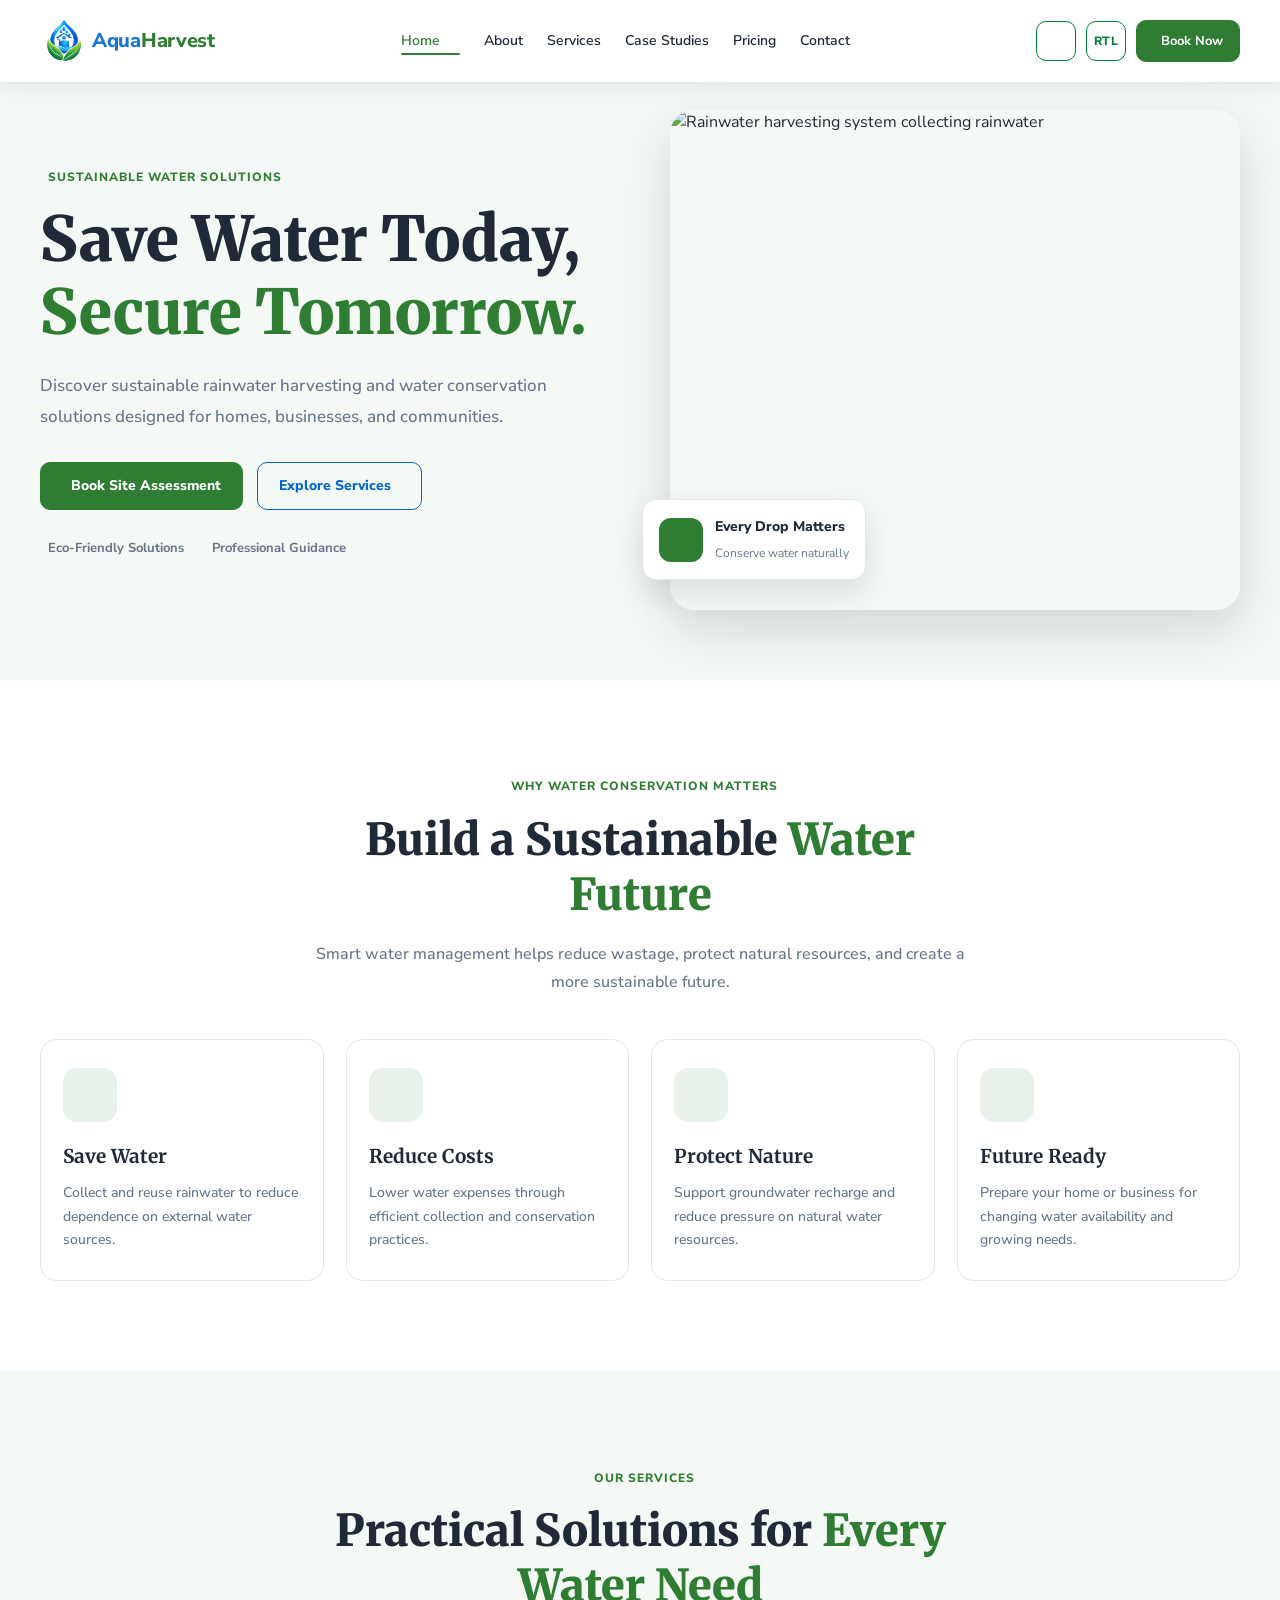
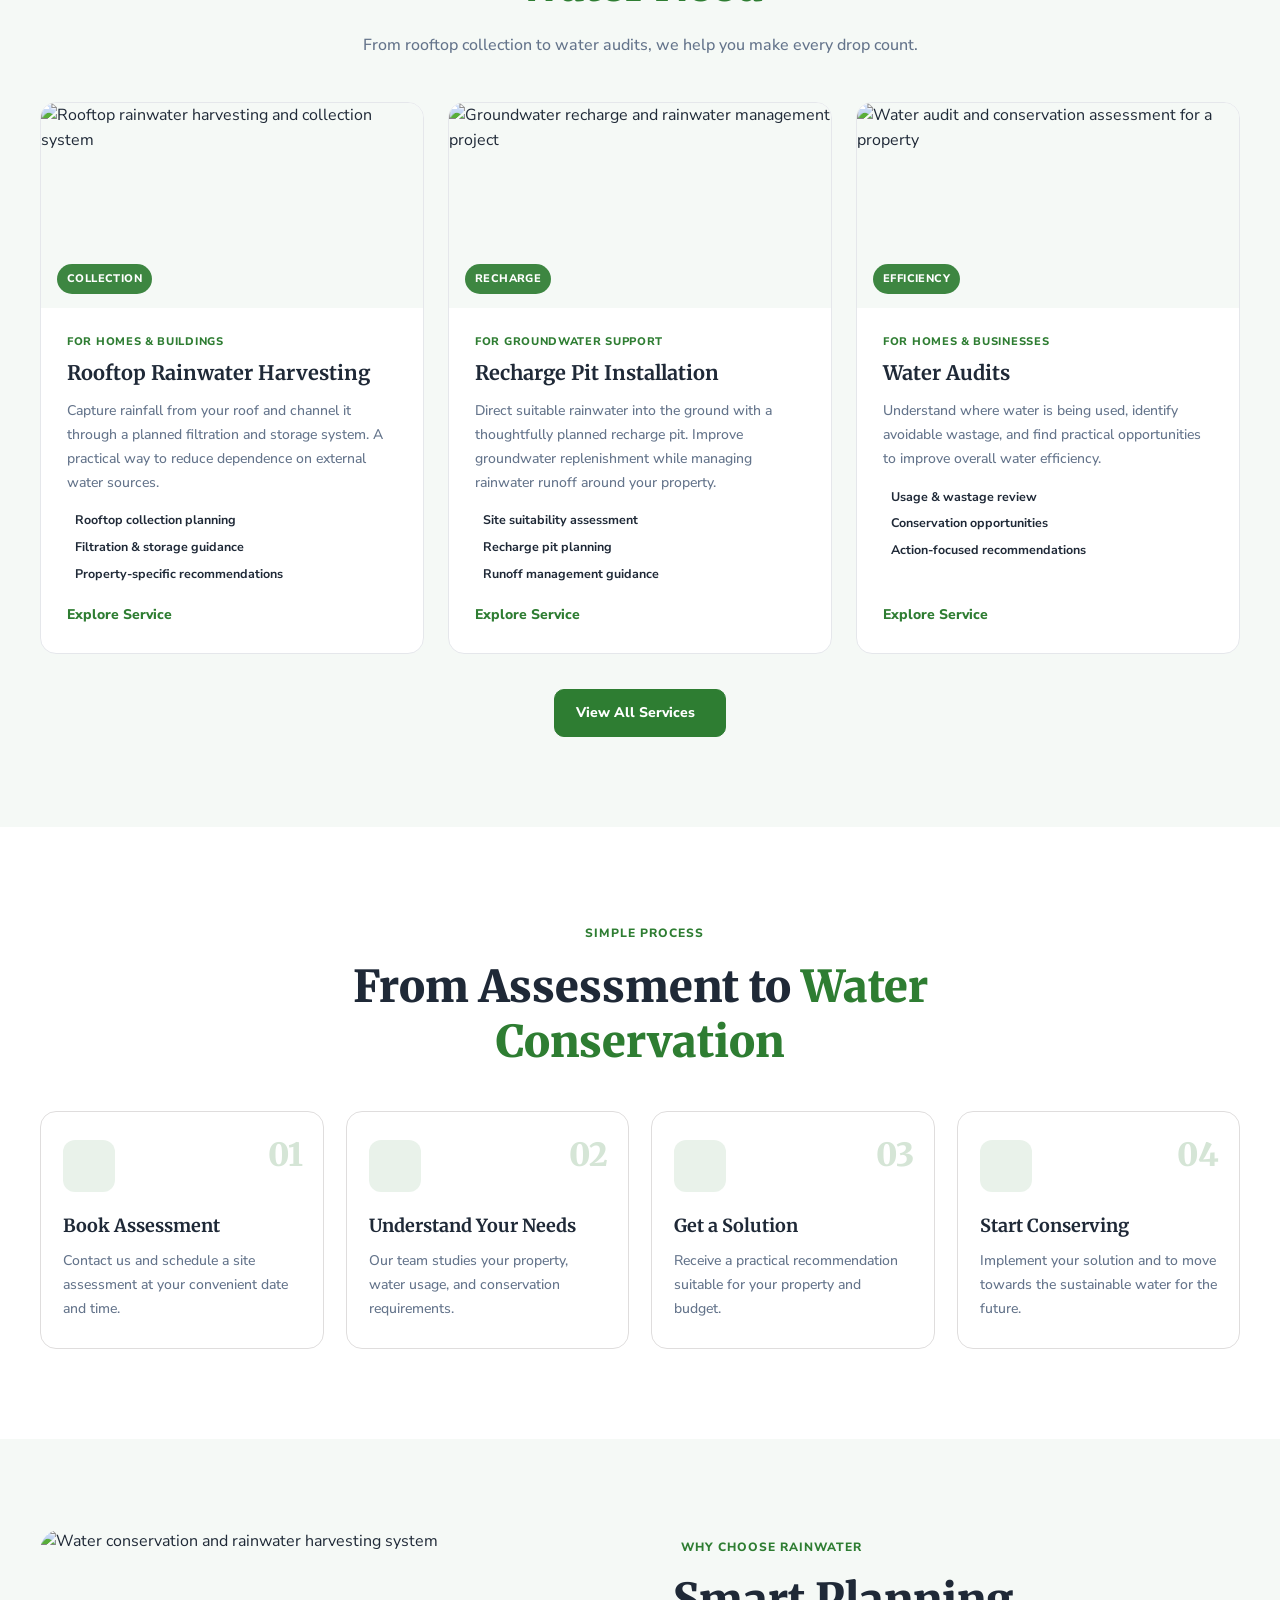
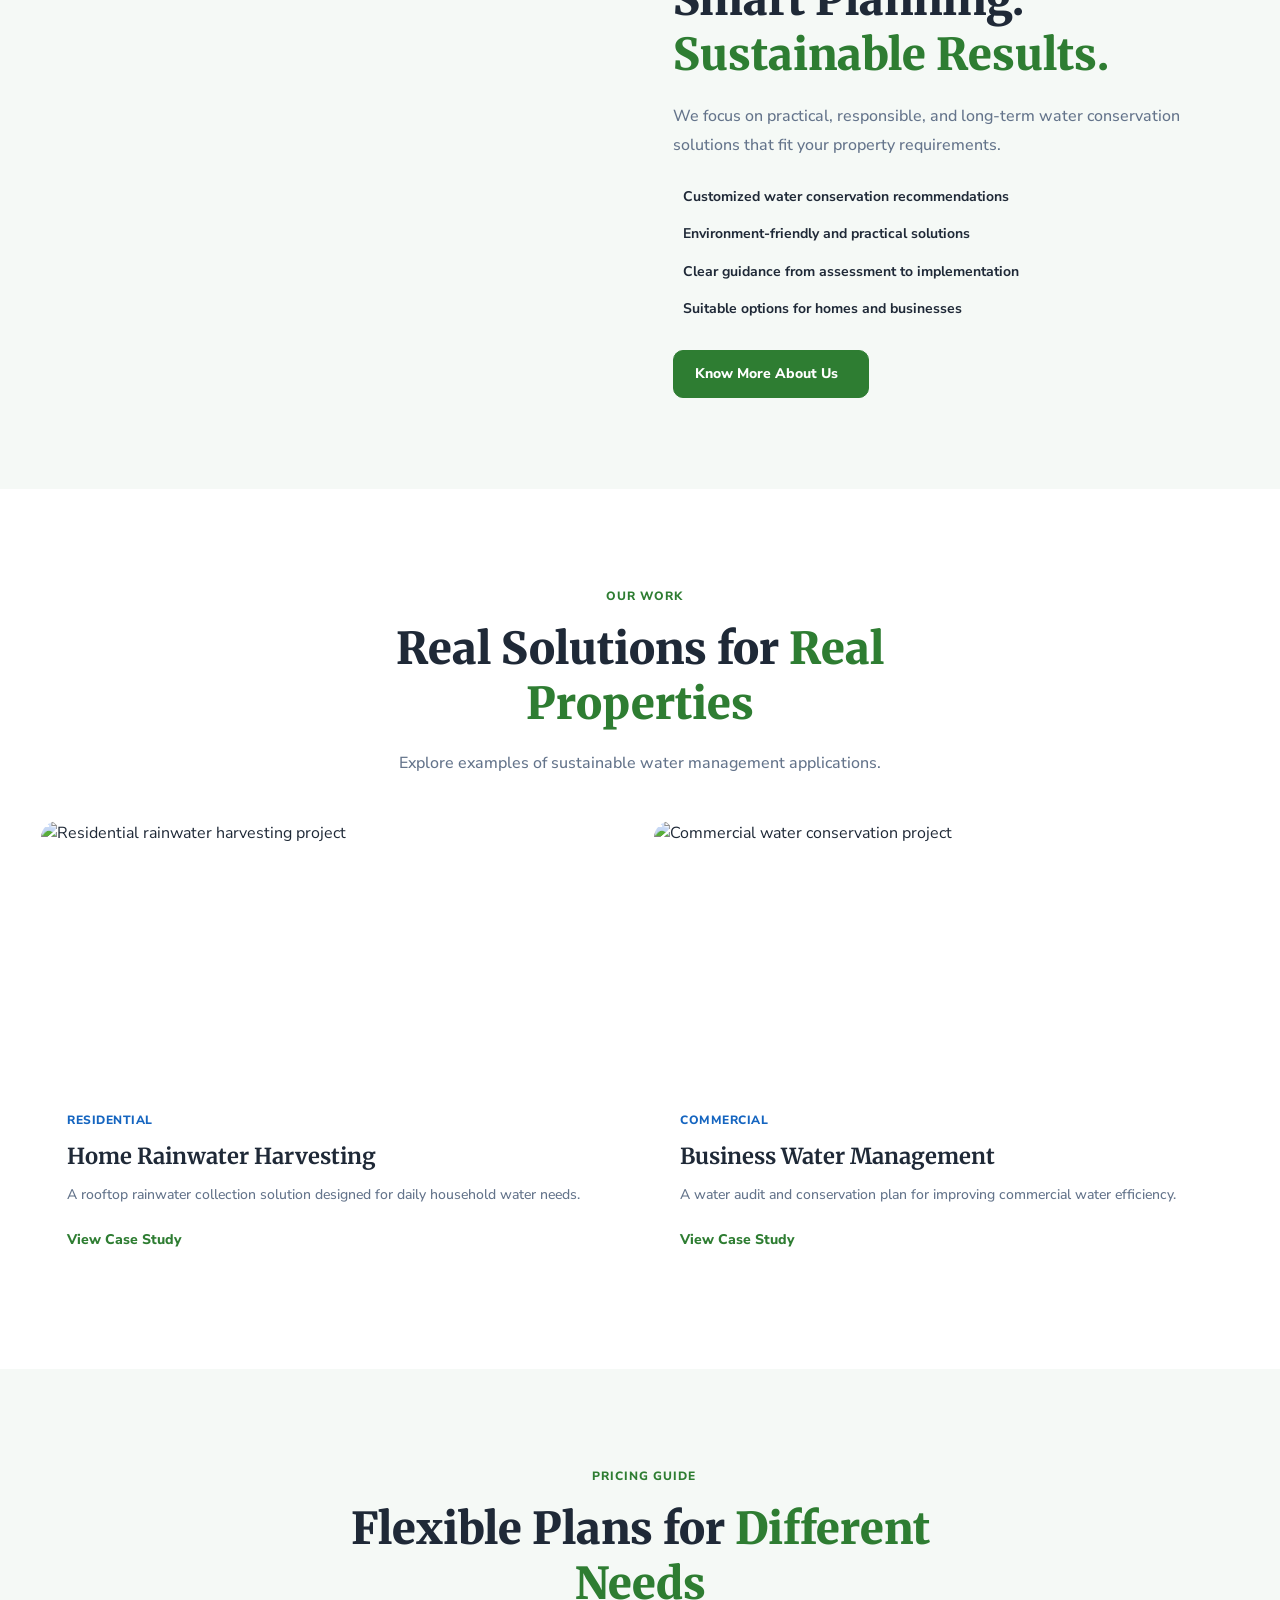
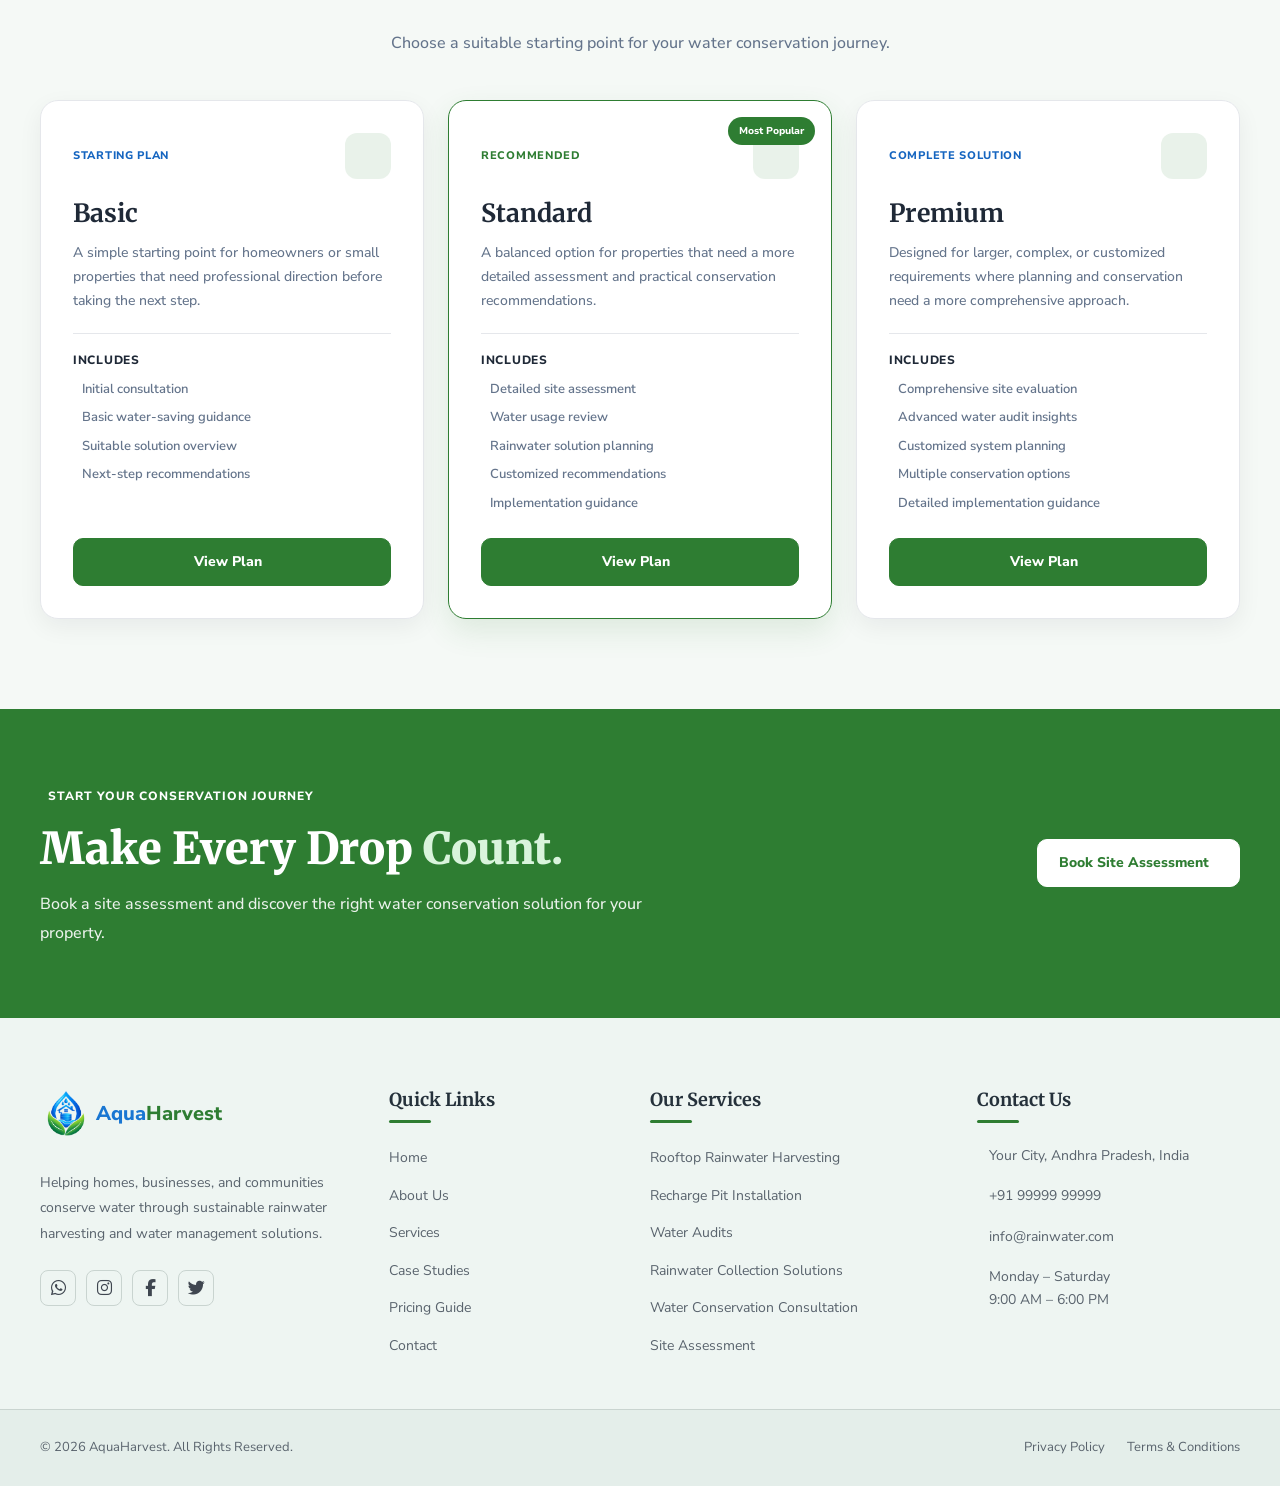
==== commit abdbdf7b: "updated websiteee" ====
--- a/index.html
+++ b/index.html
@@ -463,7 +463,7 @@
             <h3>Start Conserving</h3>
 
             <p>
-              Implement your solution and move towards a sustainable water
+              Implement your solution and to move towards the sustainable water for the 
               future.
             </p>
 
@@ -487,7 +487,7 @@
         >
 
           <img
-            src="https://i.pinimg.com/1200x/07/be/c0/07bec02bf430e601e0c8dd4e84804837.jpg"
+            src="https://i.pinimg.com/1200x/eb/a1/a2/eba1a2bb270384e6138f6f681d6f6393.jpg"
             alt="Water conservation and rainwater harvesting system"
             class="why-image"
           >
--- a/style.css
+++ b/style.css
@@ -1249,7 +1249,7 @@
 .process-card {
   position: relative;
   background: var(--surface-card);
-  border: 1px solid transparent;
+  border: 1px solid rgb(223, 221, 221);
   border-radius: 16px;
   padding: 28px 22px;
   transition: transform 0.3s ease,
@@ -2577,4 +2577,22 @@
   .pricing-card-top {
     margin-bottom: 15px;
   }
-}+}
+
+/* =========================================
+   1024px HOME DROPDOWN CLICK
+========================================= */
+
+@media (min-width: 769px) and (max-width: 1024px) {
+
+  .main-navigation .nav-dropdown.click-open .dropdown-menu {
+    opacity: 1;
+    visibility: visible;
+    transform: translateY(0);
+  }
+
+  .main-navigation .nav-dropdown.click-open .nav-dropdown-toggle i {
+    transform: rotate(180deg);
+  }
+
+}
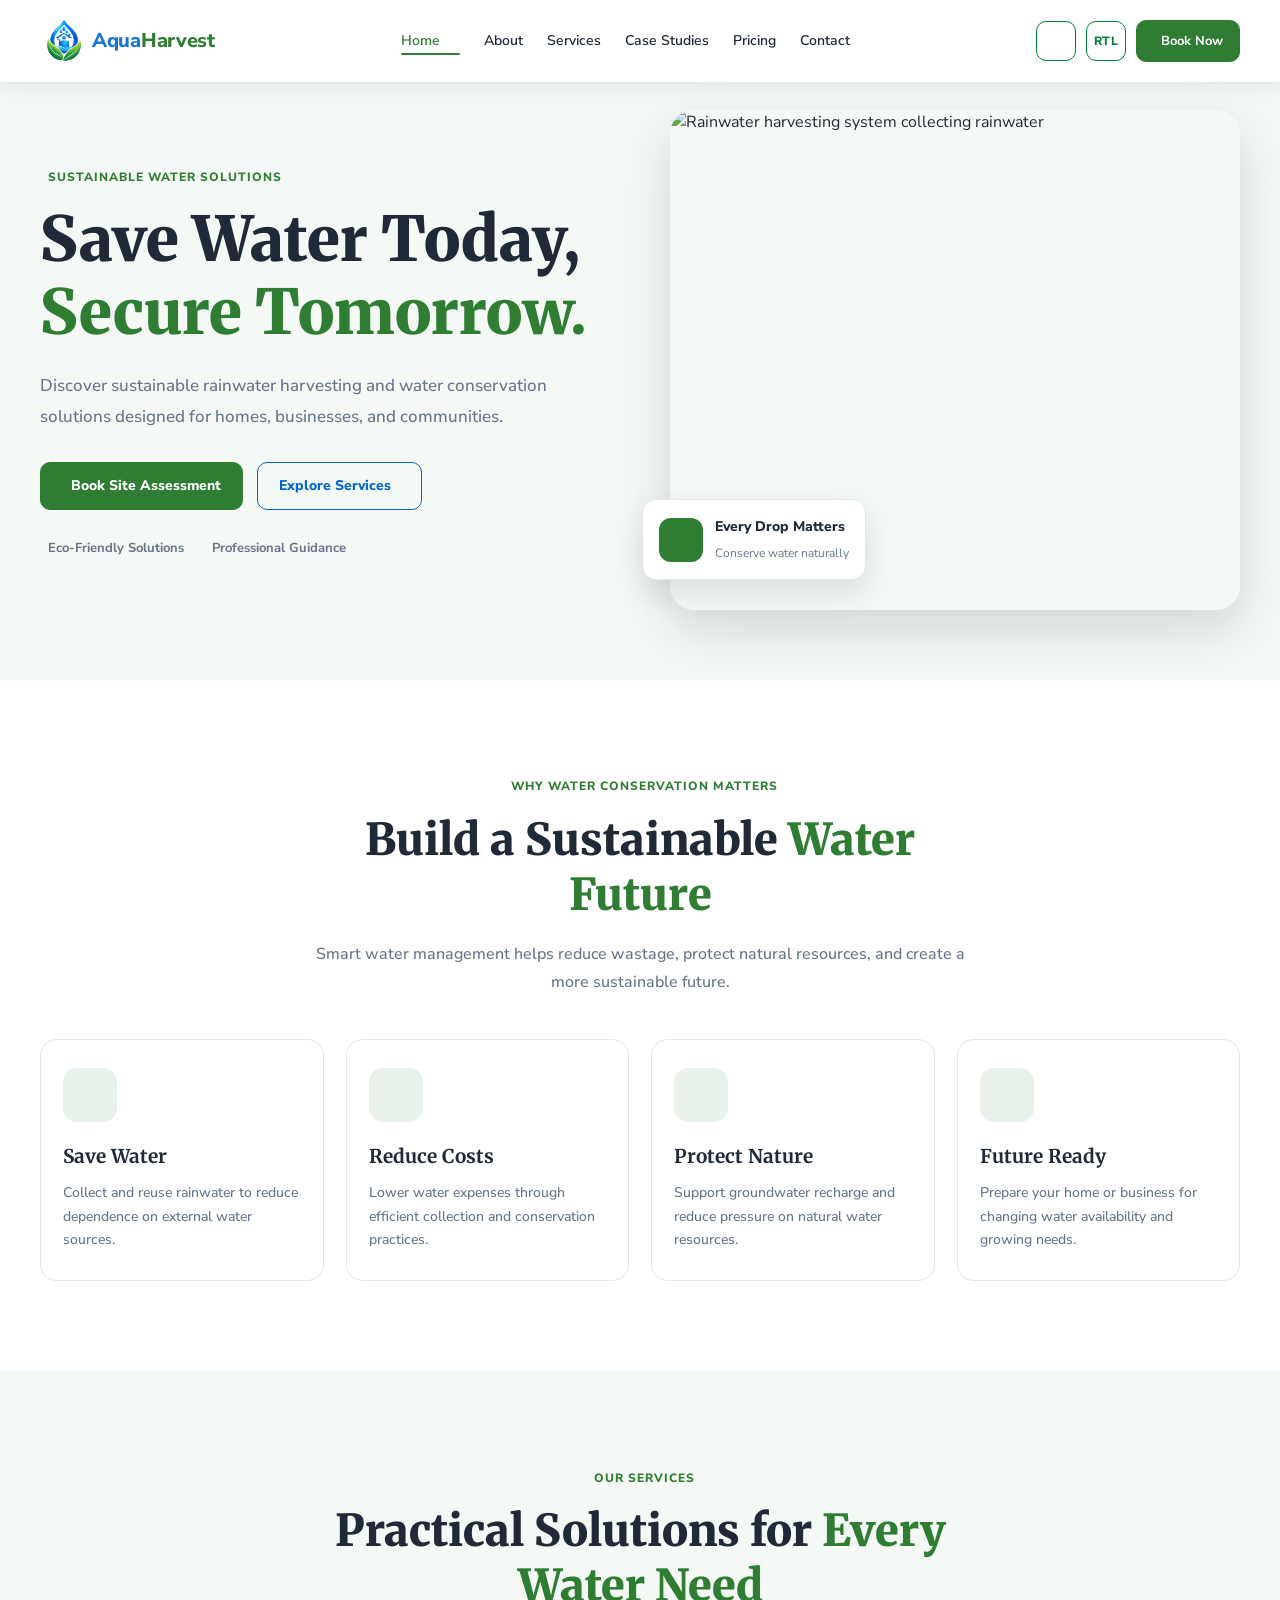
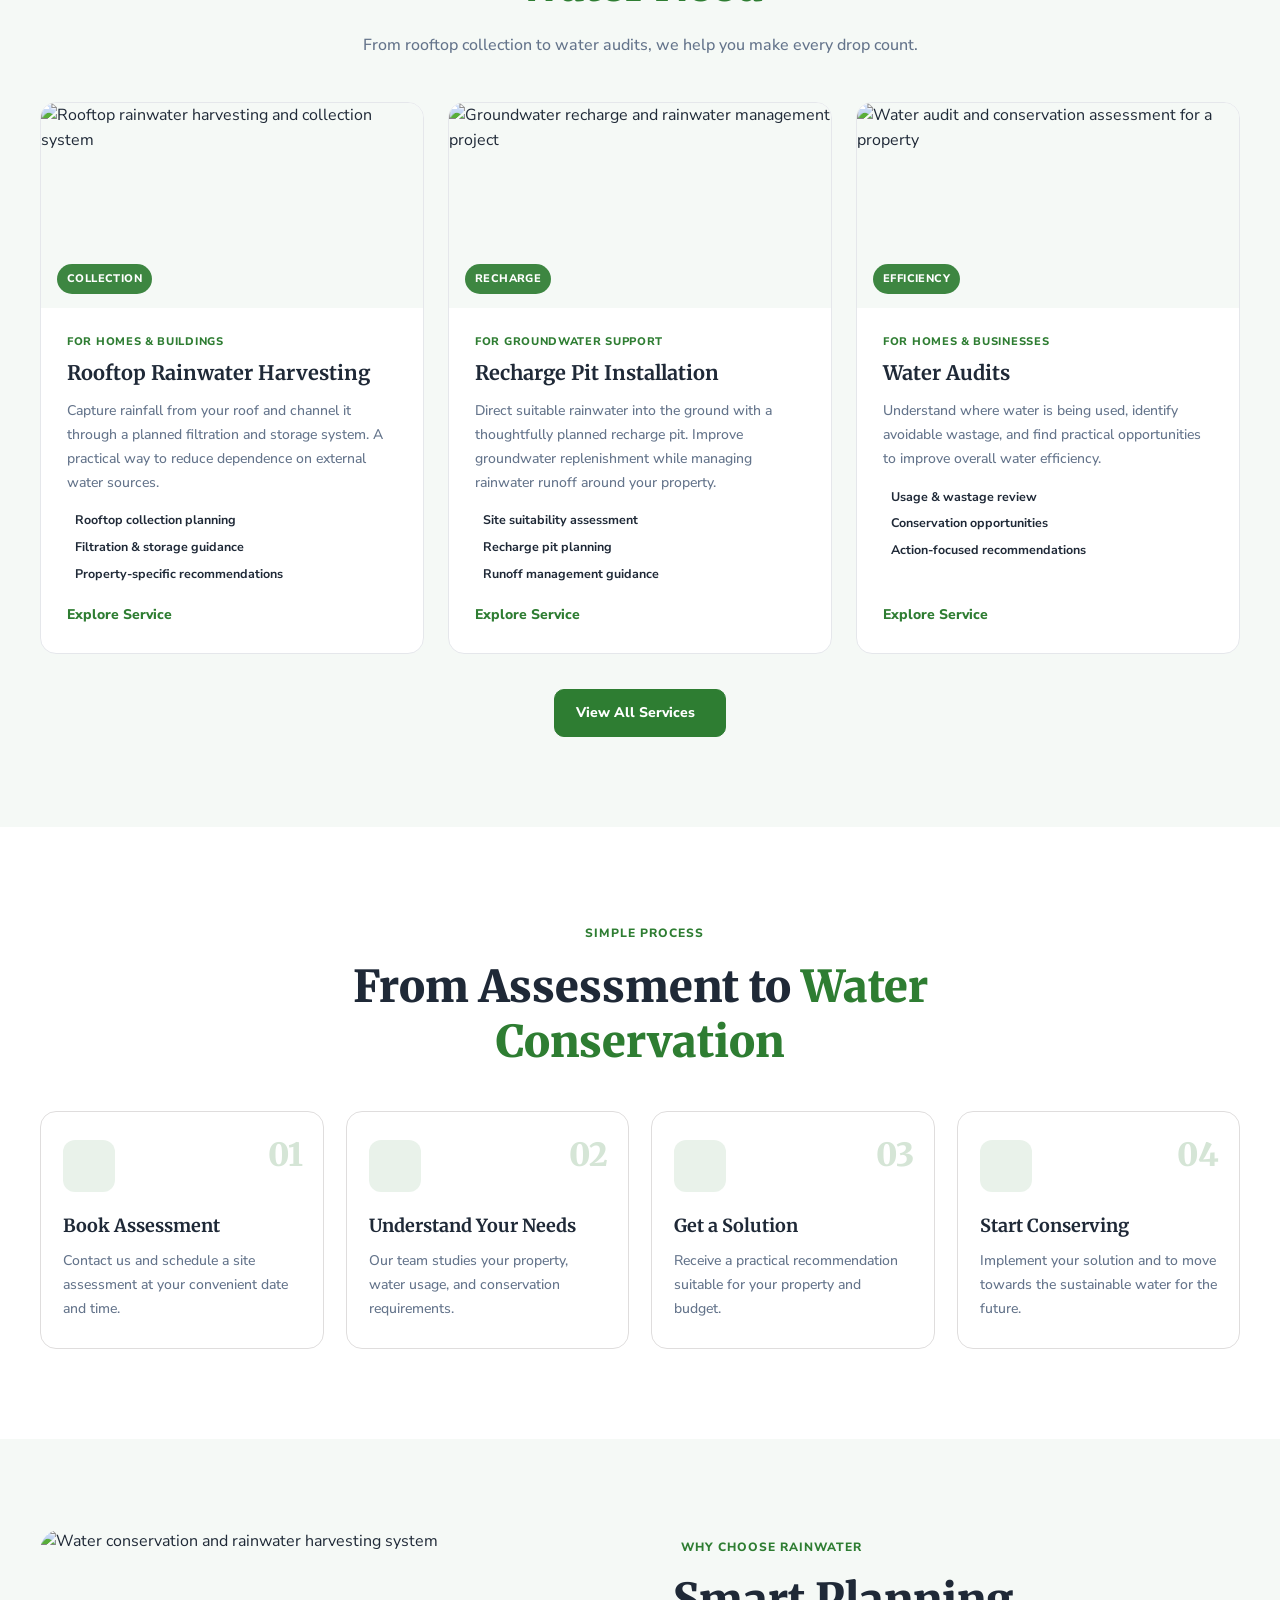
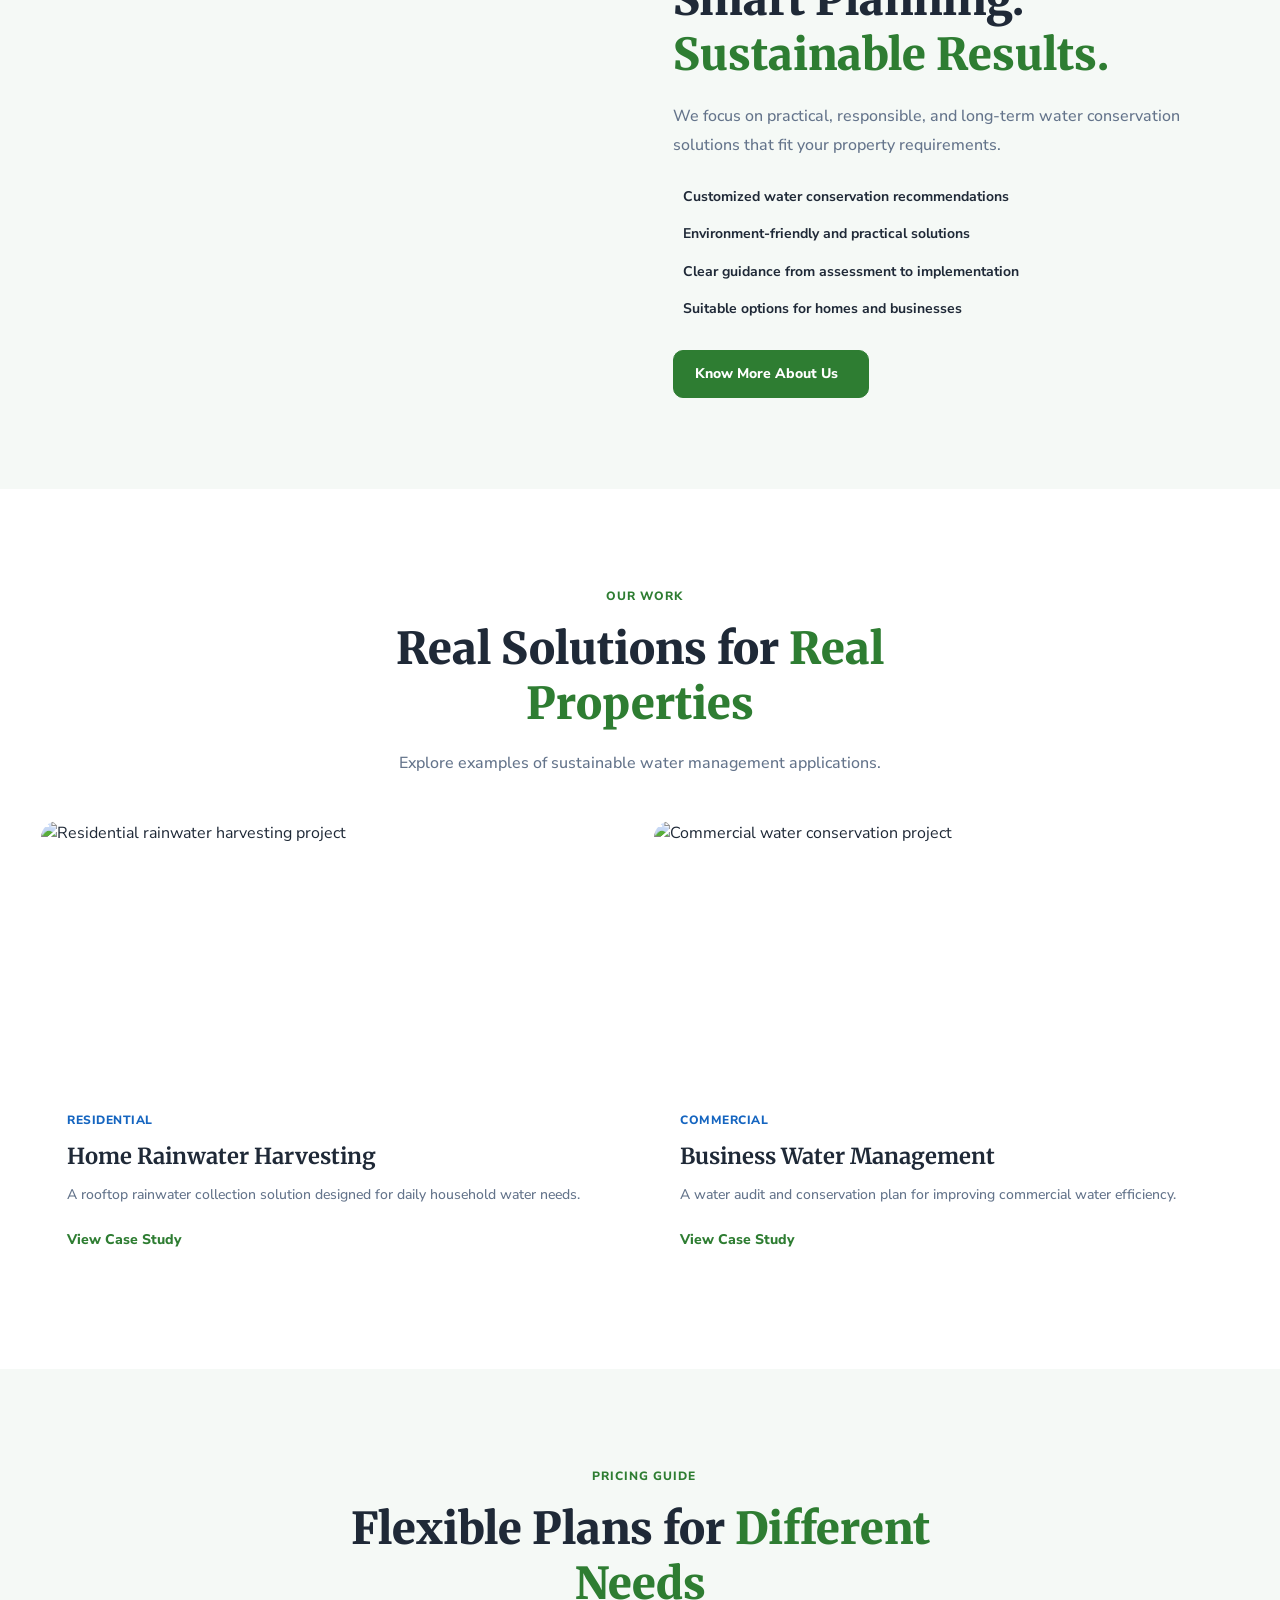
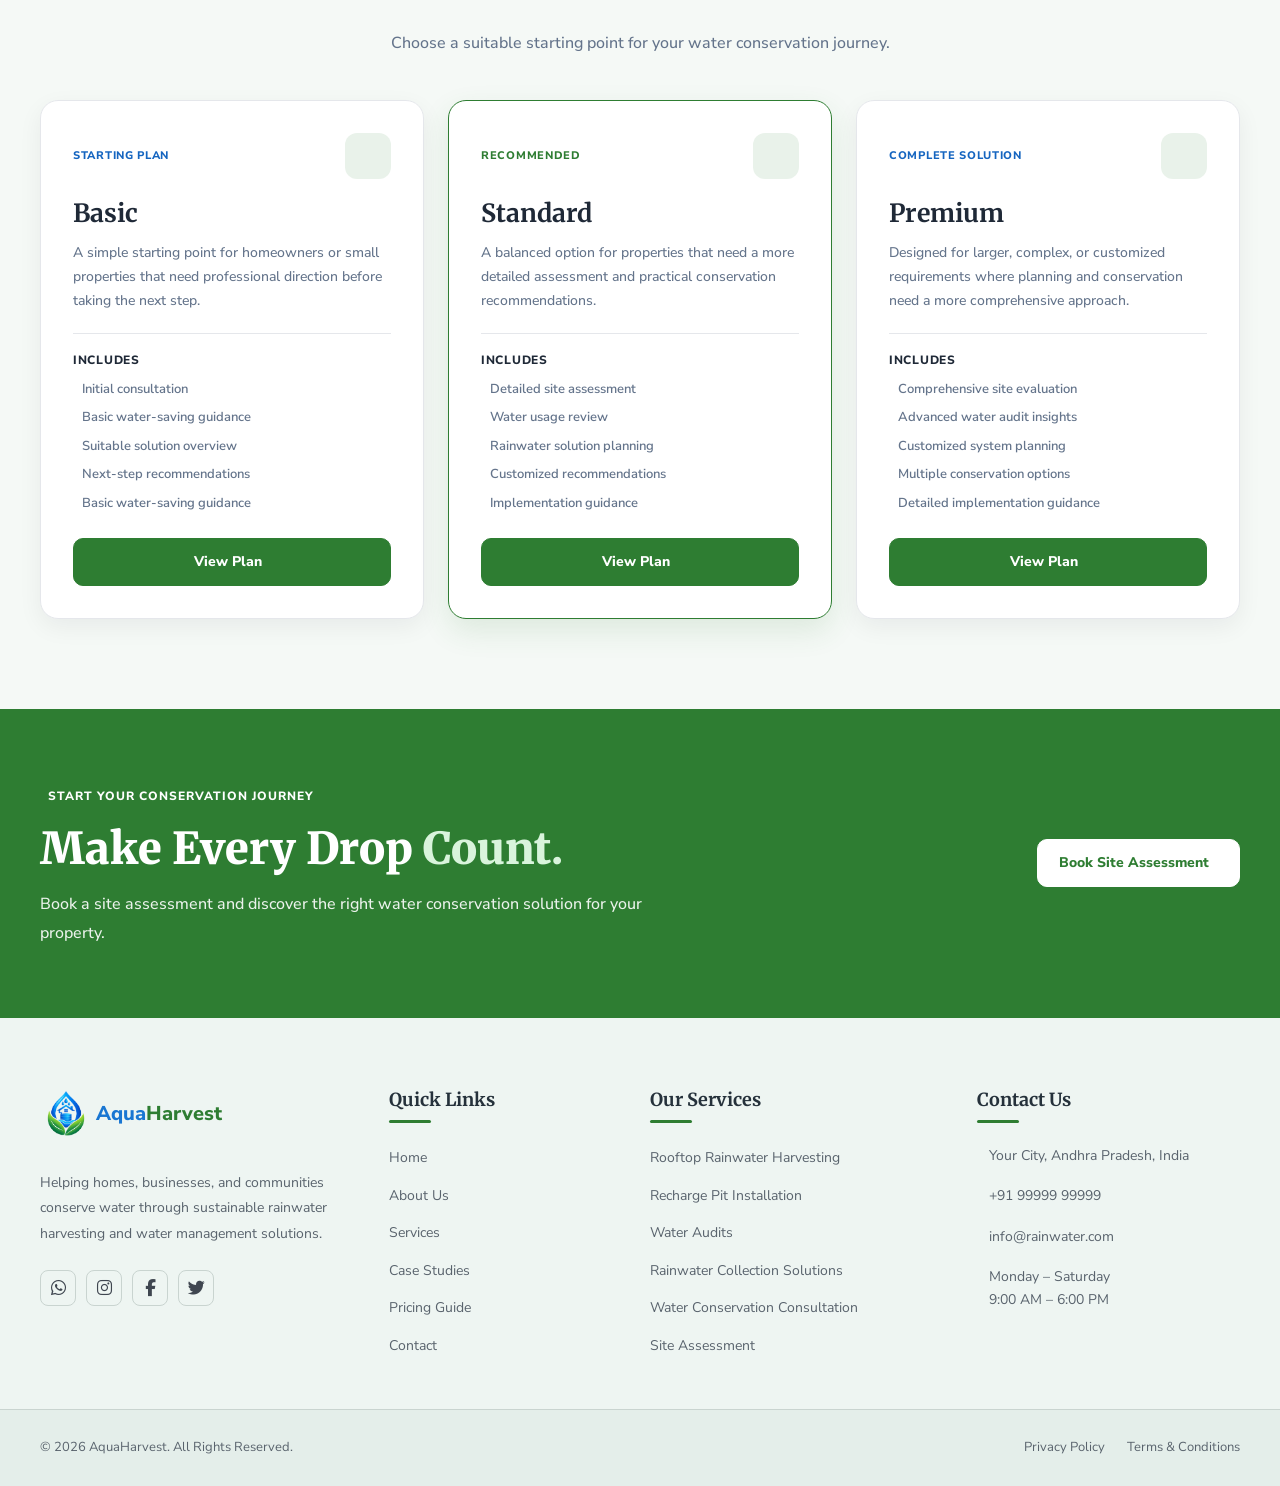
==== commit fbc2b1a5: "updatedd websiteeee" ====
--- a/index.html
+++ b/index.html
@@ -690,12 +690,13 @@
               <li><i data-lucide="check"></i> Basic water-saving guidance</li>
               <li><i data-lucide="check"></i> Suitable solution overview</li>
               <li><i data-lucide="check"></i> Next-step recommendations</li>
+              <li><i data-lucide="check"></i> Basic water-saving guidance</li>
             </ul>
             <a href="pricing.html" class="secondary-button pricing-button">View Plan <i data-lucide="arrow-right"></i></a>
           </article>
 
           <article class="pricing-card featured-pricing-card" data-aos="fade-up" data-aos-delay="200">
-            <span class="popular-label">Most Popular</span>
+            <!-- <span class="popular-label">Most Popular</span> -->
             <div class="pricing-card-top">
               <span class="pricing-plan-label">Recommended</span>
               <div class="pricing-icon"><i data-lucide="clipboard-check"></i></div>
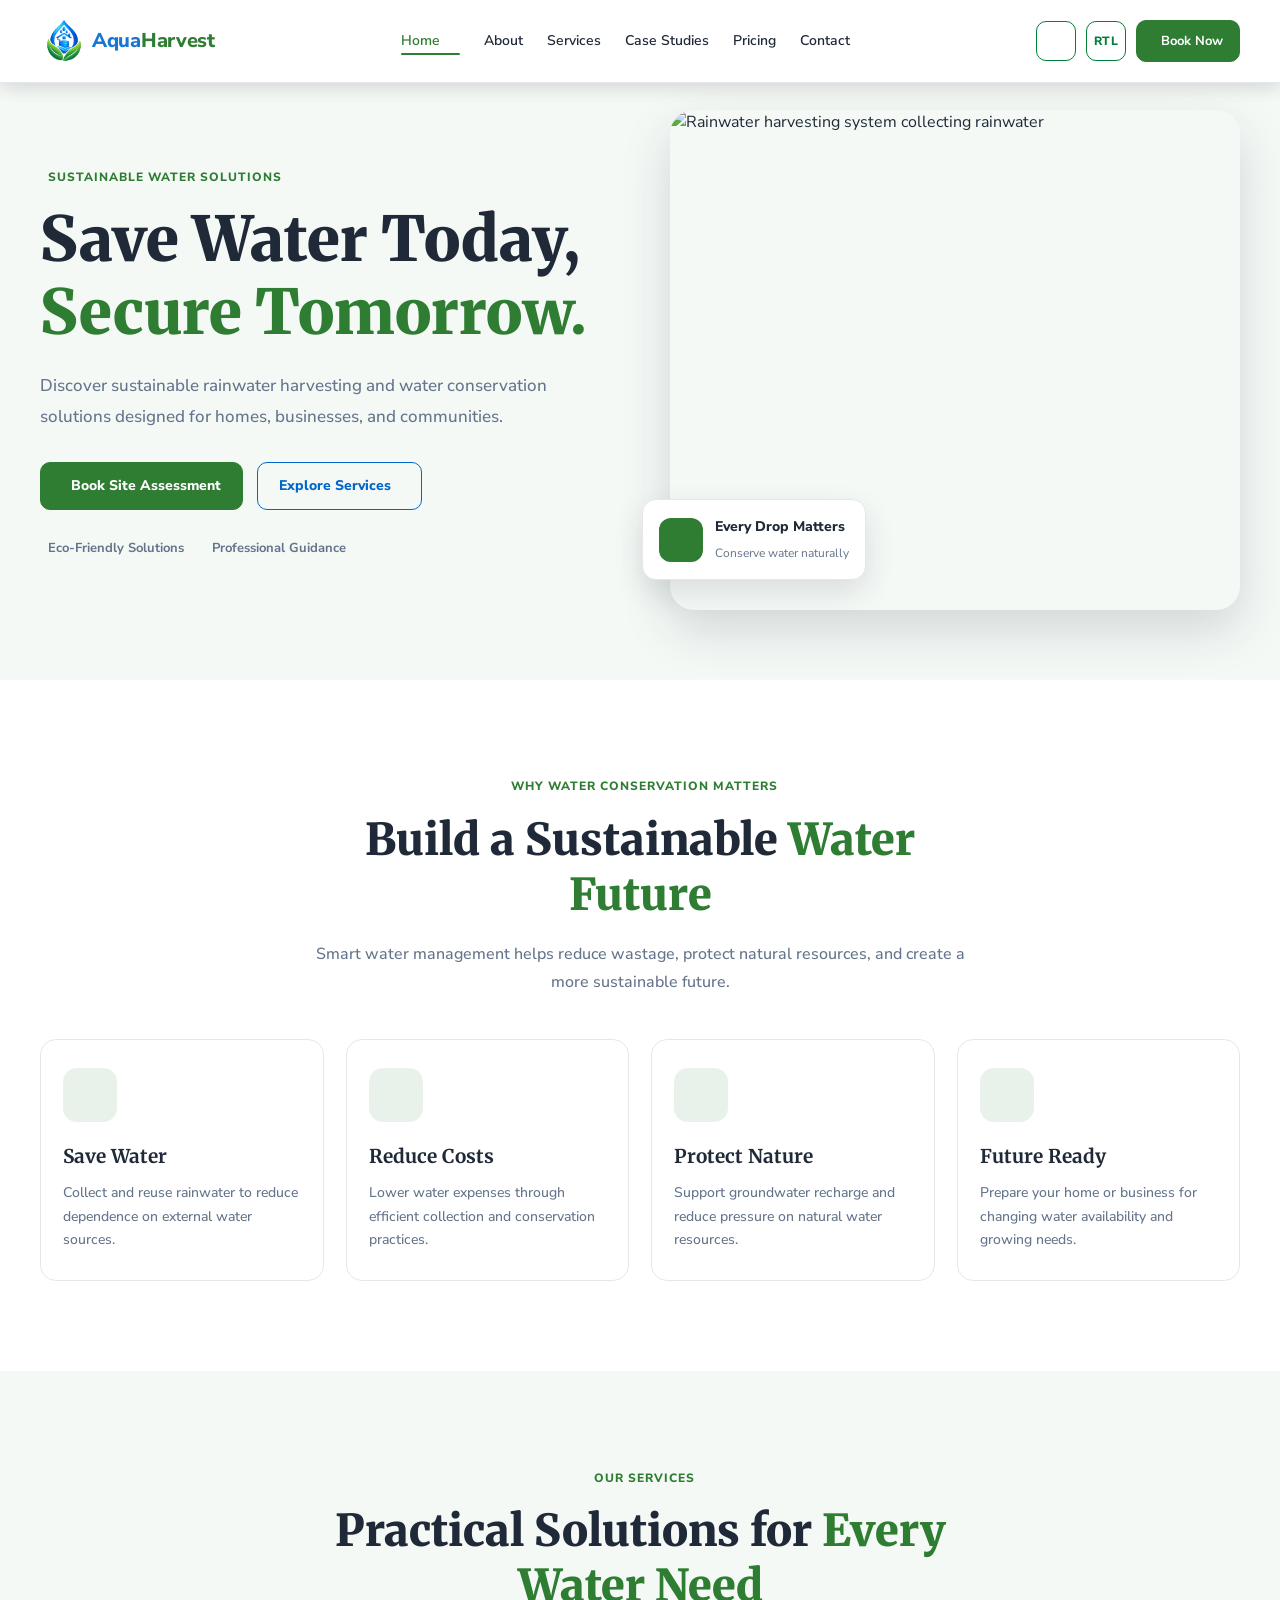
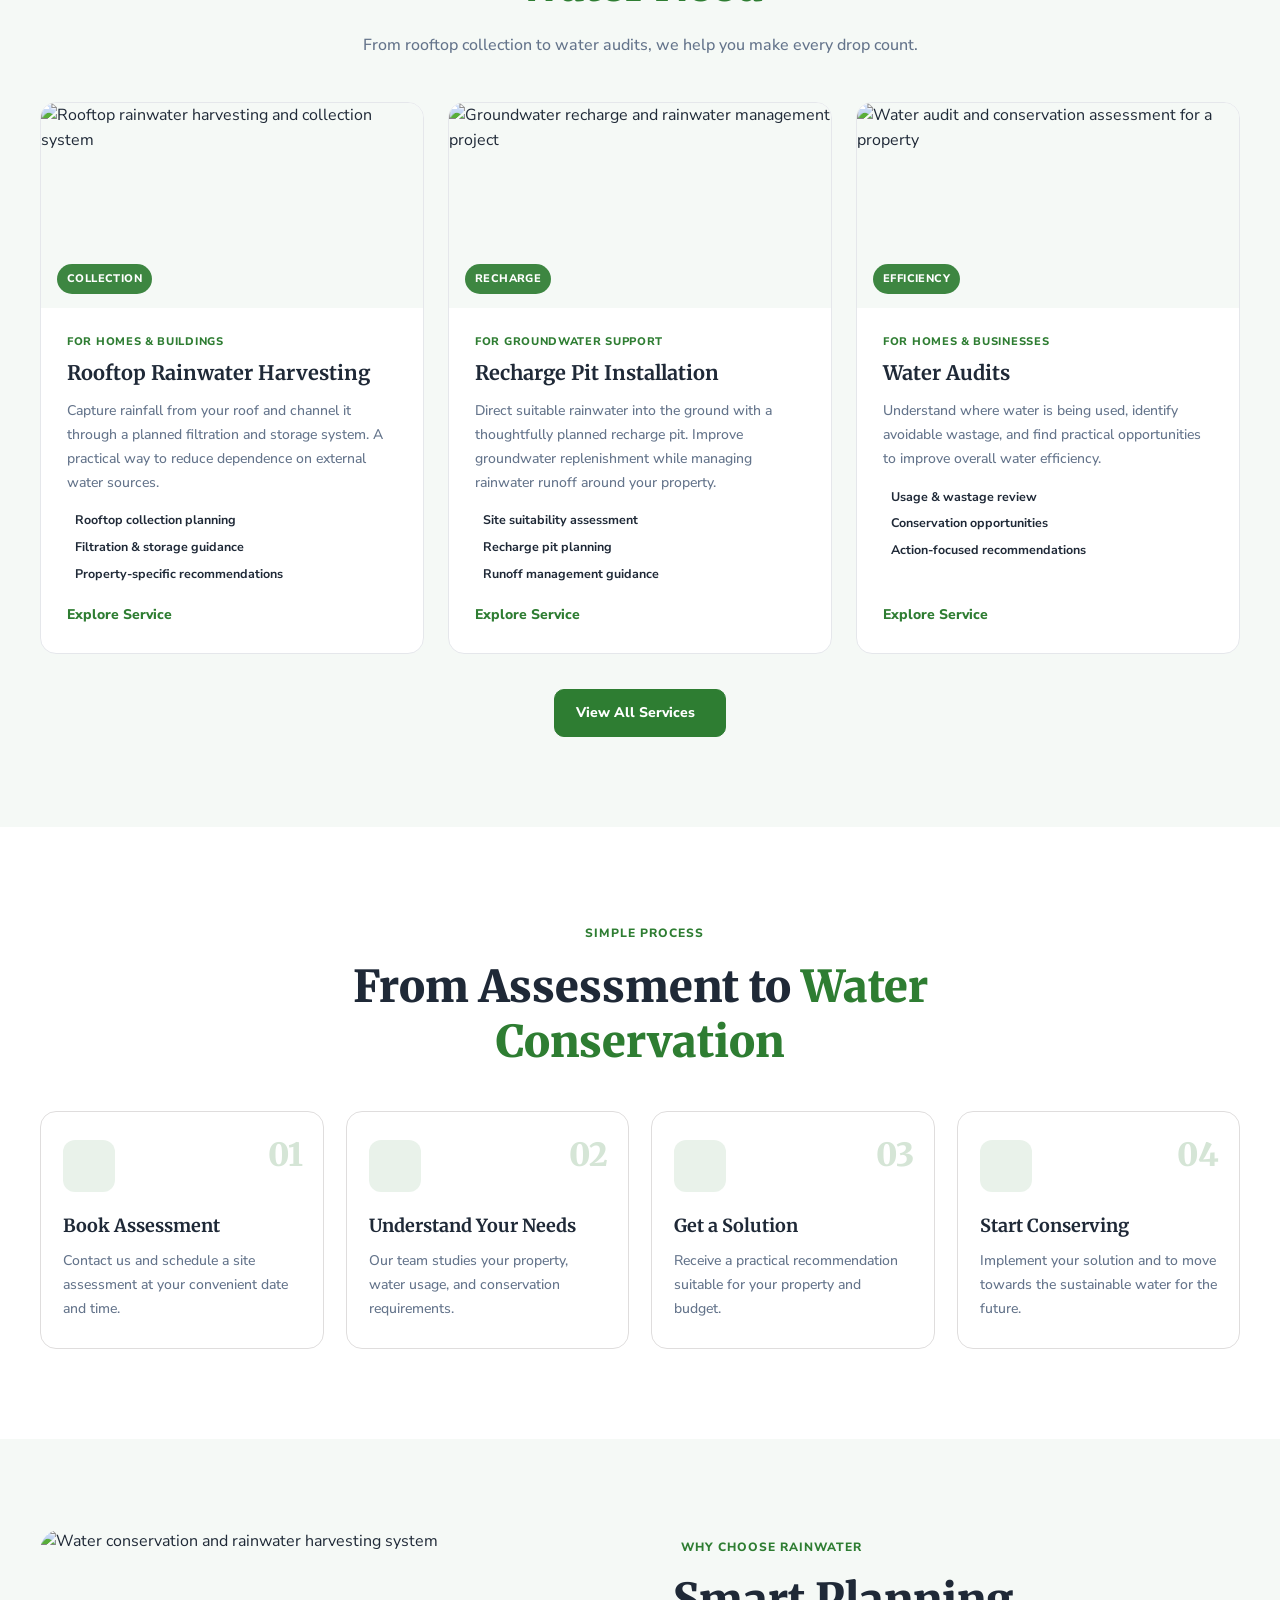
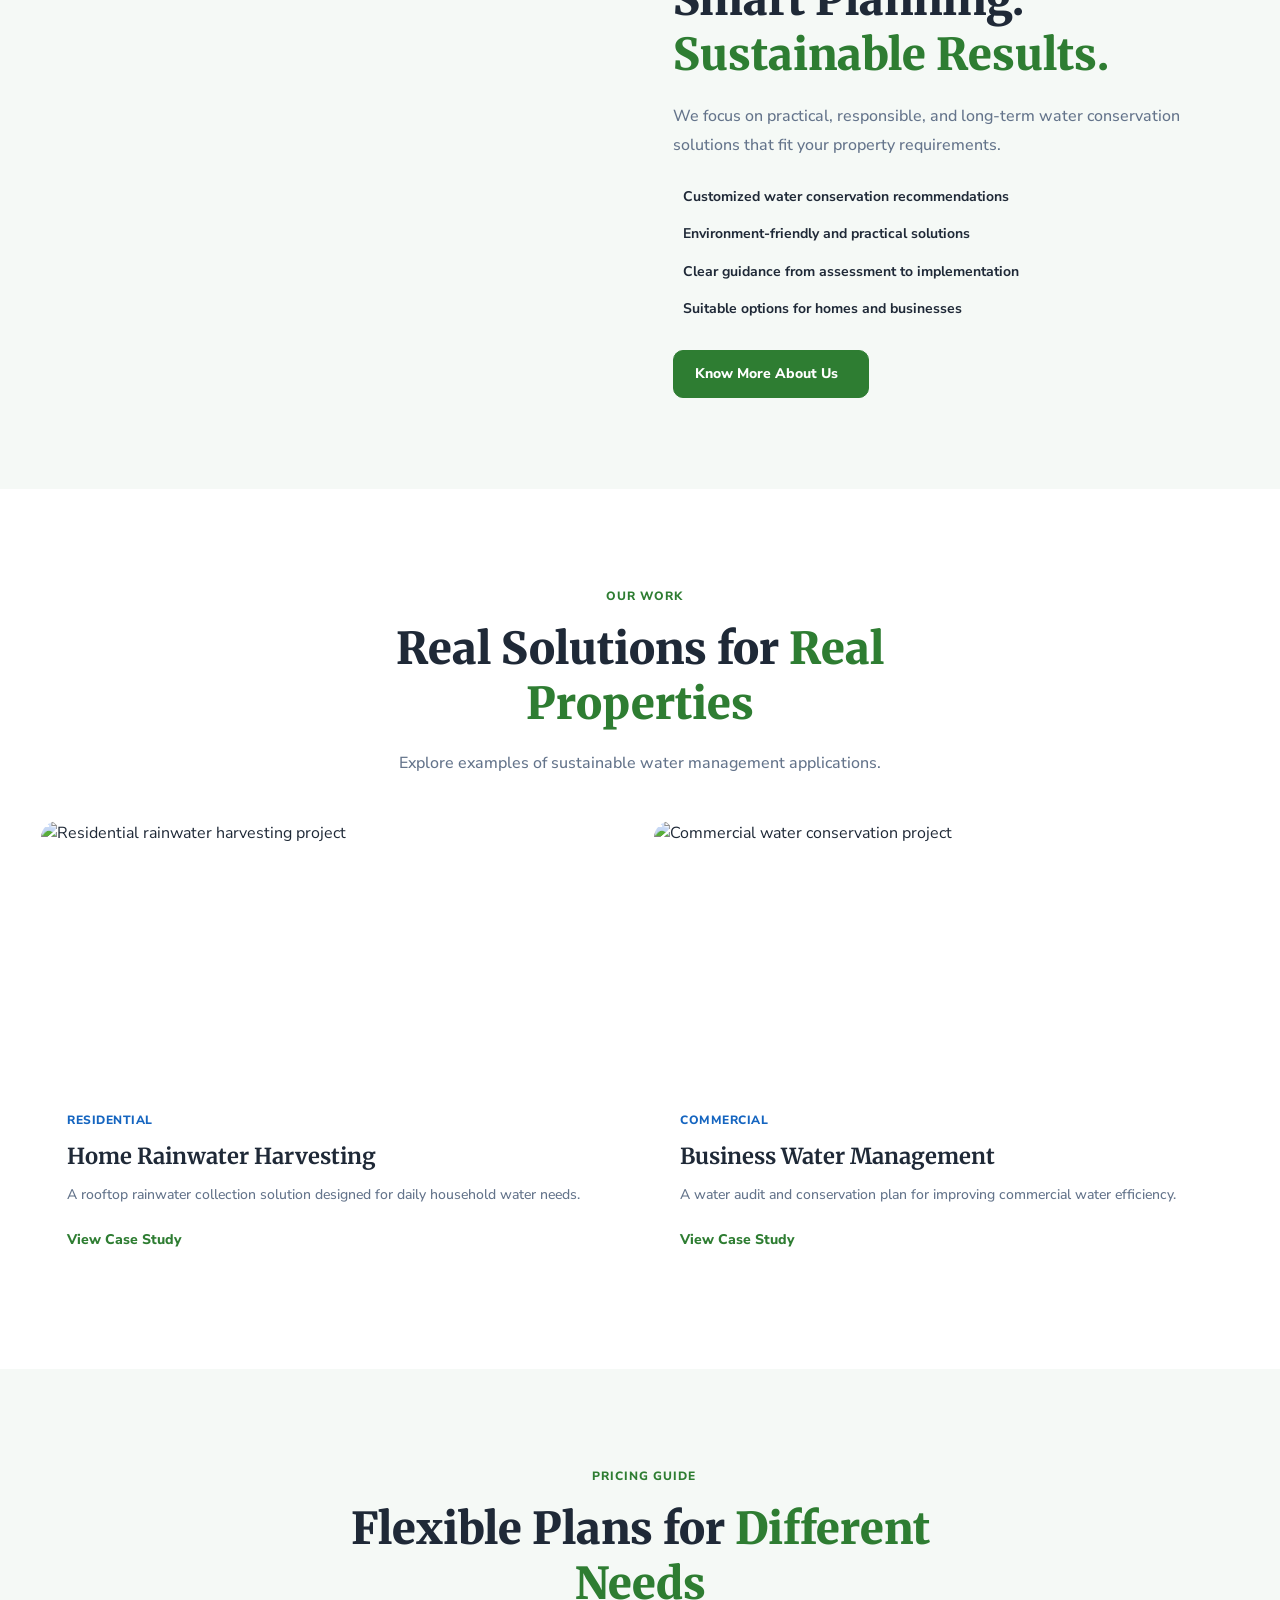
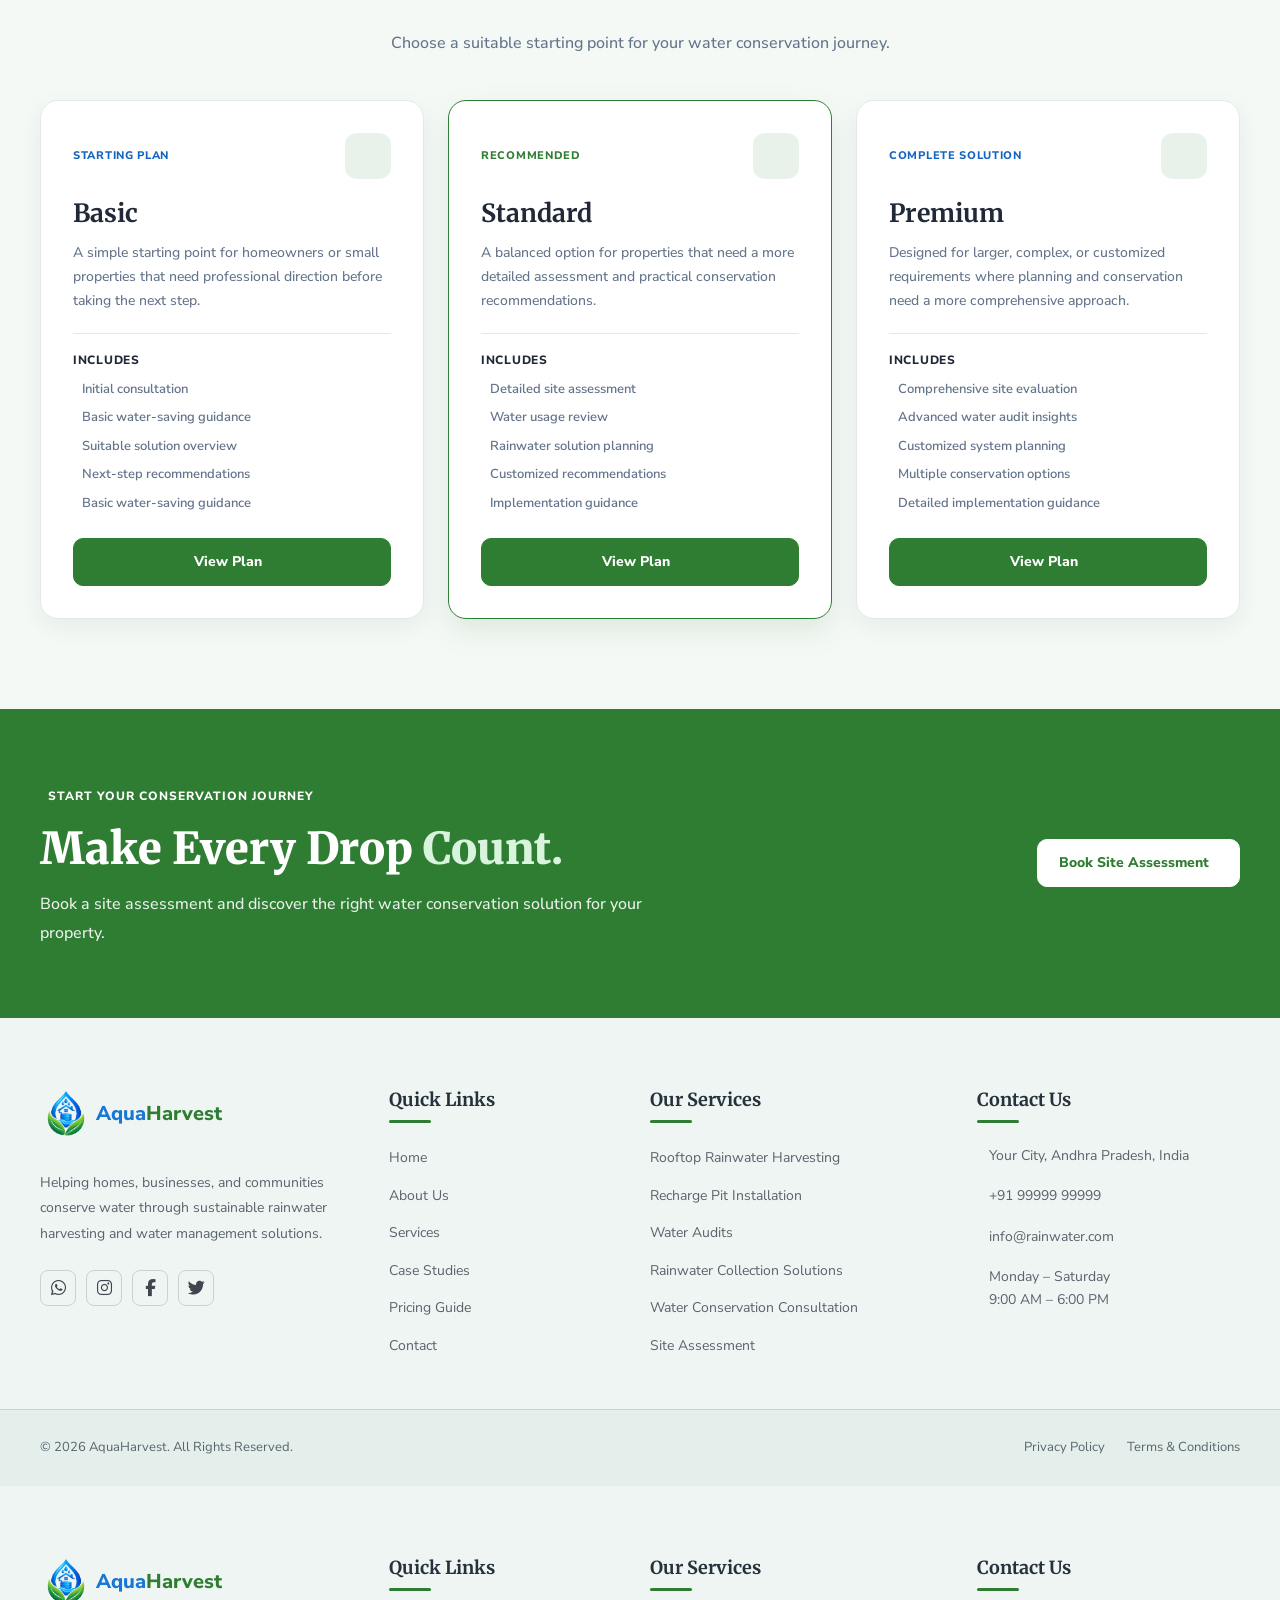
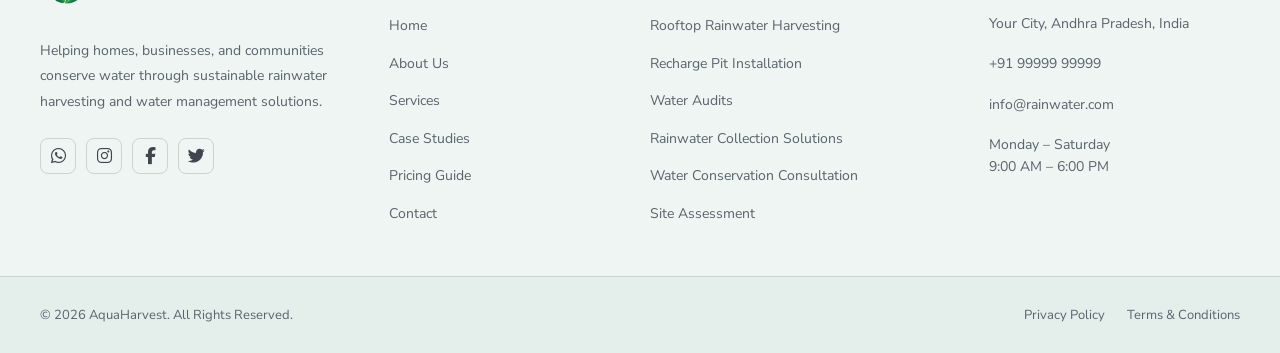
==== commit 8356f9d1: "updatedd" ====
--- a/index.html
+++ b/index.html
@@ -39,6 +39,235 @@
 </head>
 
 <body>
+  <header class="site-header" id="siteHeader">
+
+    <div class="site-container header-container">
+
+        <!-- Logo -->
+        <a
+            href="index.html"
+            class="brand-logo"
+            aria-label="AquaHarvest Home"
+        >
+            <img
+                src="./aquaharvest-logo.png"
+                alt="AquaHarvest logo"
+                class="brand-logo-image"
+                width="48"
+                height="48"
+                loading="eager"
+                decoding="async"
+            >
+            <span class="brand-logo-text" aria-label="AquaHarvest">
+                <span class="aqua-text">Aqua</span><span class="harvest-text">Harvest</span>
+            </span>
+        </a>
+
+
+        <!-- Desktop Navigation -->
+        <nav
+            class="main-navigation"
+            aria-label="Main Navigation"
+        >
+
+            <!-- Home Dropdown -->
+            <div class="nav-dropdown">
+
+                <a
+                    href="index.html"
+                    class="nav-link nav-dropdown-toggle"
+                >
+                    <span>Home</span>
+                    <i data-lucide="chevron-down"></i>
+                </a>
+
+
+                <div class="dropdown-menu">
+
+                    <a
+                        href="index.html"
+                        class="dropdown-link"
+                    >
+                        Home 1
+                    </a>
+
+                    <a
+                        href="home-2.html"
+                        class="dropdown-link"
+                    >
+                        Home 2
+                    </a>
+
+                </div>
+
+            </div>
+
+
+            <a href="about.html" class="nav-link">
+                About
+            </a>
+
+            <a href="services.html" class="nav-link">
+                Services
+            </a>
+
+            <a href="case-studies.html" class="nav-link">
+                Case Studies
+            </a>
+
+            <a href="pricing.html" class="nav-link">
+                Pricing
+            </a>
+
+            <a href="contact.html" class="nav-link">
+                Contact
+            </a>
+
+        </nav>
+
+
+        <!-- Header Actions -->
+        <div class="header-actions">
+
+            <button
+                type="button"
+                class="header-icon-button"
+                id="themeToggle"
+                aria-label="Toggle dark mode"
+                title="Toggle dark mode"
+            >
+                <i data-lucide="moon"></i>
+            </button>
+
+
+            <button
+                type="button"
+                class="header-icon-button rtl-button"
+                id="directionToggle"
+                aria-label="Toggle RTL and LTR"
+                title="Toggle RTL/LTR"
+            >
+                <span id="directionLabel" aria-hidden="true">RTL</span>
+            </button>
+
+
+            <a
+                href="book-now.html"
+                class="header-cta"
+            >
+                <i data-lucide="calendar-check"></i>
+                <span>Book Now</span>
+            </a>
+
+
+            <button
+                type="button"
+                class="menu-toggle"
+                id="menuToggle"
+                aria-label="Open navigation menu"
+                aria-expanded="false"
+                aria-controls="mobileNavigation"
+            >
+                <i data-lucide="menu"></i>
+            </button>
+
+        </div>
+
+    </div>
+
+
+    <!-- Mobile Navigation -->
+    <nav
+        class="mobile-navigation"
+        id="mobileNavigation"
+        aria-label="Mobile Navigation"
+    >
+
+        <!-- Mobile Home Dropdown -->
+        <div class="mobile-nav-dropdown">
+
+            <button
+                type="button"
+                class="mobile-nav-link mobile-home-toggle"
+                id="mobileHomeToggle"
+                aria-expanded="false"
+            >
+                <span>Home</span>
+                <i data-lucide="chevron-down"></i>
+            </button>
+
+
+            <div
+                class="mobile-dropdown-menu"
+                id="mobileHomeMenu"
+            >
+
+                <a
+                    href="index.html"
+                    class="mobile-dropdown-link"
+                >
+                    Home 1
+                </a>
+
+                <a
+                    href="home-2.html"
+                    class="mobile-dropdown-link"
+                >
+                    Home 2
+                </a>
+
+            </div>
+
+        </div>
+
+
+        <a
+            href="about.html"
+            class="mobile-nav-link"
+        >
+            About
+        </a>
+
+        <a
+            href="services.html"
+            class="mobile-nav-link"
+        >
+            Services
+        </a>
+
+        <a
+            href="case-studies.html"
+            class="mobile-nav-link"
+        >
+            Case Studies
+        </a>
+
+        <a
+            href="pricing.html"
+            class="mobile-nav-link"
+        >
+            Pricing
+        </a>
+
+        <a
+            href="contact.html"
+            class="mobile-nav-link"
+        >
+            Contact
+        </a>
+
+
+        <a
+            href="contact.html"
+            class="mobile-cta"
+        >
+            <i data-lucide="calendar-check"></i>
+            Book Now
+        </a>
+
+    </nav>
+
+</header>
 
   <!-- Header -->
   <div id="header-container"></div>
@@ -778,7 +1007,167 @@
     </section>
 
   </main>
-
+<footer class="site-footer">
+
+  <div class="footer-main">
+    <div class="site-container footer-grid">
+
+      <!-- Brand Section -->
+      <div class="footer-column footer-brand-column">
+
+        <a href="index.html" class="footer-logo" aria-label="AquaHarvest Home">
+          <img
+            src="./aquaharvest-logo.png"
+            alt="AquaHarvest logo"
+            class="footer-logo-image"
+            width="52"
+            height="52"
+            loading="lazy"
+            decoding="async"
+          >
+          <span class="footer-logo-text" aria-label="AquaHarvest">
+            <strong><span class="aqua-text">Aqua</span><span class="harvest-text">Harvest</span></strong>
+          </span>
+        </a>
+
+        <p class="footer-description">
+          Helping homes, businesses, and communities conserve water through
+          sustainable rainwater harvesting and water management solutions.
+        </p>
+
+        <div class="footer-social-links">
+          <a href="#" aria-label="WhatsApp" title="WhatsApp">
+            <i class="fa-brands fa-whatsapp" aria-hidden="true"></i>
+          </a>
+
+          <a href="#" aria-label="Instagram" title="Instagram">
+            <i class="fa-brands fa-instagram" aria-hidden="true"></i>
+          </a>
+
+          <a href="#" aria-label="Facebook" title="Facebook">
+            <i class="fa-brands fa-facebook-f" aria-hidden="true"></i>
+          </a>
+
+          <a href="#" aria-label="Twitter" title="Twitter">
+            <i class="fa-brands fa-twitter" aria-hidden="true"></i>
+          </a>
+        </div>
+
+      </div>
+
+      <!-- Quick Links -->
+      <div class="footer-column">
+        <h3 class="footer-title">Quick Links</h3>
+
+        <ul class="footer-links">
+          <li><a href="index.html">Home</a></li>
+          <li><a href="about.html">About Us</a></li>
+          <li><a href="services.html">Services</a></li>
+          <li><a href="case-studies.html">Case Studies</a></li>
+          <li><a href="pricing.html">Pricing Guide</a></li>
+          <li><a href="contact.html">Contact</a></li>
+        </ul>
+      </div>
+
+      <!-- Services -->
+      <div class="footer-column">
+        <h3 class="footer-title">Our Services</h3>
+
+        <ul class="footer-links">
+          <li>
+            <a href="services.html">Rooftop Rainwater Harvesting</a>
+          </li>
+
+          <li>
+            <a href="services.html">Recharge Pit Installation</a>
+          </li>
+
+          <li>
+            <a href="services.html">Water Audits</a>
+          </li>
+
+          <li>
+            <a href="services.html">Rainwater Collection Solutions</a>
+          </li>
+
+          <li>
+            <a href="services.html">Water Conservation Consultation</a>
+          </li>
+
+          <li>
+            <a href="services.html">Site Assessment</a>
+          </li>
+        </ul>
+      </div>
+
+      <!-- Contact -->
+      <div class="footer-column">
+        <h3 class="footer-title">Contact Us</h3>
+
+        <ul class="footer-contact-list">
+          <li>
+            <span class="footer-contact-icon">
+              <i data-lucide="map-pin"></i>
+            </span>
+
+            <span>
+              Your City, Andhra Pradesh, India
+            </span>
+          </li>
+
+          <li>
+            <span class="footer-contact-icon">
+              <i data-lucide="phone"></i>
+            </span>
+
+            <a href="tel:+919999999999">
+              +91 99999 99999
+            </a>
+          </li>
+
+          <li>
+            <span class="footer-contact-icon">
+              <i data-lucide="mail"></i>
+            </span>
+
+            <a href="mailto:info@rainwater.com">
+              info@rainwater.com
+            </a>
+          </li>
+
+          <li>
+            <span class="footer-contact-icon">
+              <i data-lucide="clock"></i>
+            </span>
+
+            <span>
+              Monday – Saturday<br>
+              9:00 AM – 6:00 PM
+            </span>
+          </li>
+        </ul>
+      </div>
+
+    </div>
+  </div>
+
+  <!-- Footer Bottom -->
+  <div class="footer-bottom">
+    <div class="site-container footer-bottom-container">
+
+      <p>
+        © 2026 AquaHarvest. All Rights Reserved.
+      </p>
+
+      <div class="footer-bottom-links">
+        <a href="privacy-policy.html">Privacy Policy</a>
+        <a href="terms.html">Terms &amp; Conditions</a>
+      </div>
+
+    </div>
+  </div>
+
+</footer>
 
   <!-- Footer -->
   <div id="footer-container"></div>
